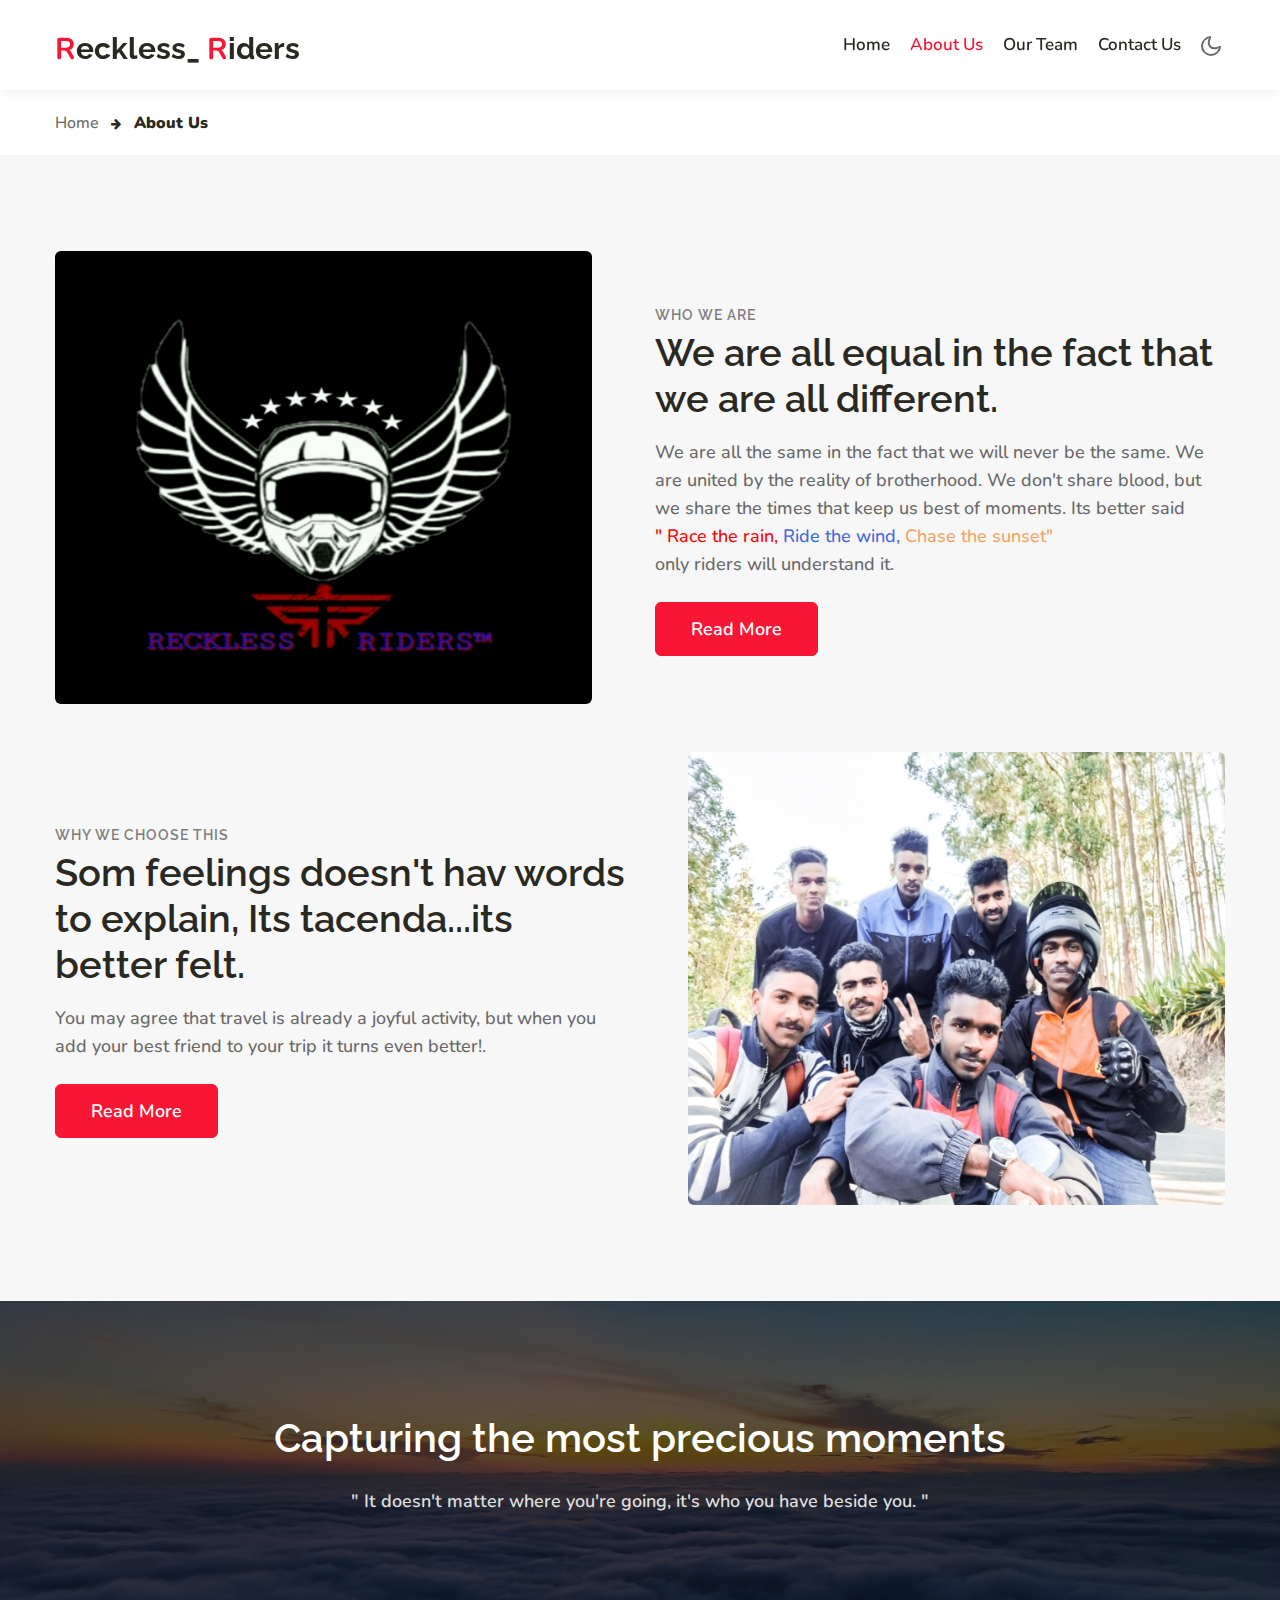
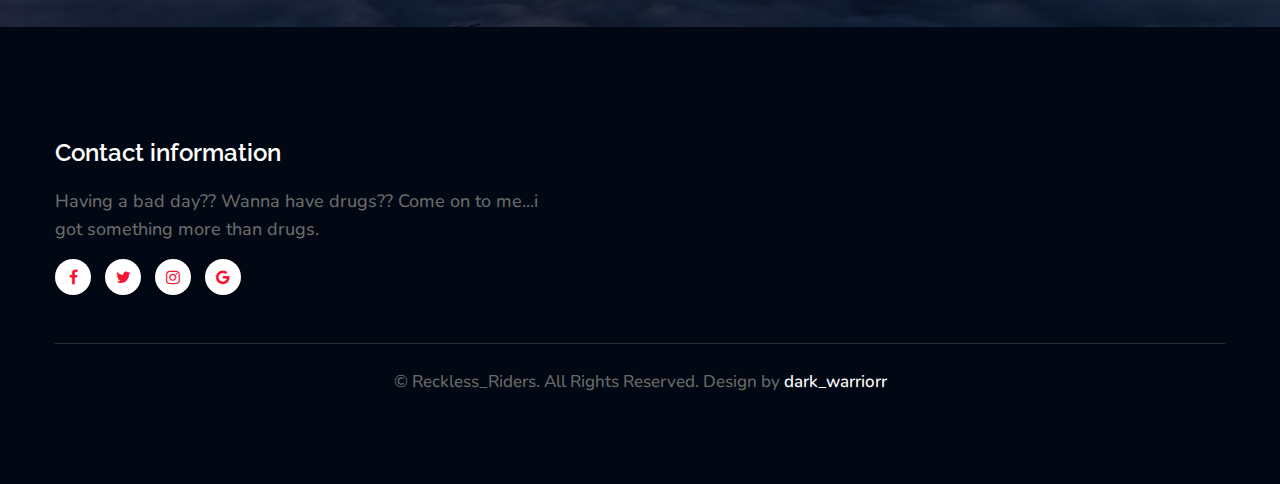
==== about.html @ 51becdb1 "final_file" ====
<!--
Author: W3layouts
Author URL: http://w3layouts.com
-->
<!doctype html>
<html lang="zxx">

<head>
  <!-- Required meta tags -->
  <meta charset="utf-8">
  <meta name="viewport" content="width=device-width, initial-scale=1, shrink-to-fit=no">
  <title>Reckless_Riders </title>
  <link href="//fonts.googleapis.com/css2?family=Raleway:wght@300;400;500;600;700&display=swap" rel="stylesheet">
  <link href="//fonts.googleapis.com/css?family=Nunito:400,700&display=swap" rel="stylesheet">
  <!-- Template CSS -->
  <link rel="stylesheet" href="assets/css/style-starter.css">
</head>

<body>
  <!-- header -->
  <header id="site-header" class="w3l-header-4 fixed-top">
    <div class="container">
      <nav class="navbar navbar-expand-lg stroke">
        <h1> <a class="navbar-brand" href="index.html"><span class="sub-spl">R</span>eckless_ <span
              class="sub-spl">R</span>iders
          </a></h1>
        <!-- if logo is image enable this   
        <a class="navbar-brand" href="#index.html">
            <img src="image-path" alt="Your logo" title="Your logo" style="height:35px;" />
        </a> -->
        <button class="navbar-toggler  collapsed bg-gradient" type="button" data-toggle="collapse"
          data-target="#navbarTogglerDemo02" aria-controls="navbarTogglerDemo02" aria-expanded="false"
          aria-label="Toggle navigation">
          <span class="navbar-toggler-icon fa icon-expand fa-bars"></span>
          <span class="navbar-toggler-icon fa icon-close fa-times"></span>
          </span>
        </button>

        <div class="collapse navbar-collapse" id="navbarTogglerDemo02">
          <ul class="navbar-nav ml-auto">
            <li class="nav-item">
              <a class="nav-link" href="index.html">Home <span class="sr-only">(current)</span></a>
            </li>
            <li class="nav-item active">
              <a class="nav-link" href="about.html">About us</a>
            </li>
            <li class="nav-item">
              <a class="nav-link" href="services.html">Our Team</a>
            </li>

            <li class="nav-item">
              <a class="nav-link" href="contact.html">Contact us</a>
            </li>
          </ul>

        </div>
        <!-- toggle switch for light and dark theme -->
        <div class="mobile-position">
          <nav class="navigation">
            <div class="theme-switch-wrapper">
              <label class="theme-switch" for="checkbox">
                <input type="checkbox" id="checkbox">
                <div class="mode-container">
                  <i class="gg-sun"></i>
                  <i class="gg-moon"></i>
                </div>
              </label>
            </div>
          </nav>
        </div>
        <!-- //toggle switch for light and dark theme -->
      </nav>
    </div>
  </header>
  <!-- //header -->
  <!-- /w3l-breadcrumb-->
  <section class="w3l-breadcrumb">
    <div class="container">
      <ul class="breadcrumbs-custom-path">
        <li><a href="#url">Home</a></li>
        <li class="active"><span class="fa fa-arrow-right mx-2" aria-hidden="true"></span> About us</li>
      </ul>
    </div>
  </section>
  <!-- //w3l-breadcrumb-->
  <section class="w3l-index3 bg-grey">
    <div class="midd-w3 py-5">
      <div class="container py-lg-5 py-md-3">
        <div class="row">
          <div class="col-lg-6 pr-lg-5">
            <img src="assets/images/ab1.jpg" alt="" class="img-fluid radius-image">
          </div>
          <div class="col-lg-6 mt-lg-0 mt-md-5 mt-4 about-right-faq align-self">
            <h5 class="title-subhny">Who we are</h5>
            <h3 class="hny-title">We are all equal in the fact that we are all different.</h3>
            <p class="mt-3">We are all the same in the fact that we will never be the same. We are united by the reality
              of
              brotherhood. We don't share blood, but we share the times that keep us best of moments. Its better said
              <br><span style="color: red;">" Race the rain,</span><span style="color: royalblue;"> Ride the
                wind,</span>
              <span style="color: sandybrown;"> Chase the sunset"</span>

              <br>
              only riders will understand it.
            </p>
            <a href="about.html" class="btn btn-style btn-primary mt-4">Read More</a>
          </div>
          <div class="col-lg-6 mt-5 about-right-faq align-self order2">
            <h5 class="title-subhny">Why we choose this</h5>
            <h3 class="hny-title">Som feelings doesn't hav words to explain, Its tacenda...its better felt.</h3>
            <p class="mt-3">You may agree that travel is already a joyful activity, but when you add your best friend to
              your trip it turns even better!.</p>
            <a href="about.html" class="btn btn-style btn-primary mt-4">Read More</a>
          </div>
          <div class="col-lg-6 mt-md-5 mt-4 pl-lg-5">
            <img src="assets/images/ab2.jpg" alt="" class="img-fluid radius-image">
          </div>
        </div>
      </div>
    </div>
  </section>
  <!-- stats -->

  <!-- //stats -->
  <!-- middle -->
  <div class="middle py-5">
    <div class="container py-xl-5 py-lg-3">
      <div class="welcome-left text-center py-md-3">
        <h3 class="mb-4">Capturing the most precious
          moments</h3>

        <p class="text-italic">" It doesn't matter where you're going, it's who you have beside you. "</p>
      </div>
    </div>
  </div>
  <!-- //middle -->
  <!--/team-->

  <!--//team-->
  <!-- footer-28 block -->
  <footer class="footer-28 py-5">
    <div class="container py-lg-3">

      <div class="row footer-top-28">
        <div class="col-lg-6 footer-list-28 pr-lg-5 mt-5">
          <h6 class="footer-title-28">Contact information</h6>
          <p class="pr-lg-5">Having a bad day??
            Wanna have drugs??
            Come on to me...i got something more than drugs.</p>

          <div class="main-social-footer-28 mt-3">
            <ul class="social-icons">
              <li class="facebook">
                <a href="#link" title="Facebook">
                  <span class="fa fa-facebook" aria-hidden="true"></span>
                </a>
              </li>
              <li class="twitter">
                <a href="#link" title="Twitter">
                  <span class="fa fa-twitter" aria-hidden="true"></span>
                </a>
              </li>
              <li class="dribbble">
                <a href="https://www.instagram.com/rr_throttle_sqd/" title="instagram">
                  <span class="fa fa-instagram" aria-hidden="true"></span>
                </a>
              </li>
              <li class="google">
                <a href="#link" title="Google">
                  <span class="fa fa-google" aria-hidden="true"></span>
                </a>
              </li>
            </ul>
          </div>
        </div>

      </div>
      <div class="midd-footer-28 align-center py-4 mt-5">
        <p class="copy-footer-28 text-center"> &copy; Reckless_Riders. All Rights Reserved. Design by <a
            href="https://www.instagram.com/the_darkwarriorr/" target="_blank">
            dark_warriorr</a></p>
      </div>
    </div>


    <!-- move top -->
    <button onclick="topFunction()" id="movetop" title="Go to top">
      &#10548;
    </button>
    <script>
      // When the user scrolls down 20px from the top of the document, show the button
      window.onscroll = function () {
        scrollFunction()
      };

      function scrollFunction() {
        if (document.body.scrollTop > 20 || document.documentElement.scrollTop > 20) {
          document.getElementById("movetop").style.display = "block";
        } else {
          document.getElementById("movetop").style.display = "none";
        }
      }

      // When the user clicks on the button, scroll to the top of the document
      function topFunction() {
        document.body.scrollTop = 0;
        document.documentElement.scrollTop = 0;
      }
    </script>
    <!-- /move top -->
    <!-- //footer-28 block -->
  </footer>

  <!-- all js scripts and files here -->
  <script src="assets/js/theme-change.js"></script><!-- theme switch js (light and dark)-->
  <script src="assets/js/jquery-3.3.1.min.js"></script><!-- default jQuery -->
  <!-- //middle slider -->
  <!-- stats number counter-->
  <script src="assets/js/jquery.waypoints.min.js"></script>
  <script src="assets/js/jquery.countup.js"></script>
  <script>
    $('.counter').countUp();
  </script>
  <!-- //stats number counter -->

  <!-- disable body scroll which navbar is in active -->
  <script>
    $(function () {
      $('.navbar-toggler').click(function () {
        $('body').toggleClass('noscroll');
      })
    });
  </script>
  <!-- disable body scroll which navbar is in active -->

  <!--/MENU-JS-->
  <script>
    $(window).on("scroll", function () {
      var scroll = $(window).scrollTop();

      if (scroll >= 80) {
        $("#site-header").addClass("nav-fixed");
      } else {
        $("#site-header").removeClass("nav-fixed");
      }
    });

    //Main navigation Active Class Add Remove
    $(".navbar-toggler").on("click", function () {
      $("header").toggleClass("active");
    });
    $(document).on("ready", function () {
      if ($(window).width() > 991) {
        $("header").removeClass("active");
      }
      $(window).on("resize", function () {
        if ($(window).width() > 991) {
          $("header").removeClass("active");
        }
      });
    });
  </script>
  <!--//MENU-JS-->

  <!-- bootstrap js -->
  <script src="assets/js/bootstrap.min.js"></script>

</body>

</html>
---- assets/css/style-starter.css ----
@charset "UTF-8";
/*--
Author: W3layouts
Author URL: http://w3layouts.com
--*/
/*!
 * Bootstrap v4.4.1 (https://getbootstrap.com/)
 * Copyright 2011-2019 The Bootstrap Authors
 * Copyright 2011-2019 Twitter, Inc.
 * Licensed under MIT (https://github.com/twbs/bootstrap/blob/master/LICENSE)
 */
:root {
  --blue: #007bff;
  --indigo: #6610f2;
  --purple: #6f42c1;
  --pink: #e83e8c;
  --red: #dc3545;
  --orange: #fd7e14;
  --yellow: #ffc107;
  --green: #28a745;
  --teal: #20c997;
  --cyan: #17a2b8;
  --white: #fff;
  --gray: #6c757d;
  --gray-dark: #343a40;
  --primary: #f71735;
  --secondary: #463373;
  --success: #28a745;
  --info: #17a2b8;
  --warning: #ffc107;
  --danger: #dc3545;
  --light: #f8f9fa;
  --dark: #343a40;
  --breakpoint-xs: 0;
  --breakpoint-sm: 576px;
  --breakpoint-md: 768px;
  --breakpoint-lg: 992px;
  --breakpoint-xl: 1200px;
  --font-family-sans-serif: -apple-system, BlinkMacSystemFont, "Segoe UI", Roboto, "Helvetica Neue", Arial, "Noto Sans", sans-serif, "Apple Color Emoji", "Segoe UI Emoji", "Segoe UI Symbol", "Noto Color Emoji";
  --font-family-monospace: SFMono-Regular, Menlo, Monaco, Consolas, "Liberation Mono", "Courier New", monospace;
}

*,
*::before,
*::after {
  box-sizing: border-box;
}

html {
  font-family: sans-serif;
  line-height: 1.15;
  -webkit-text-size-adjust: 100%;
  -webkit-tap-highlight-color: rgba(0, 0, 0, 0);
}

article,
aside,
figcaption,
figure,
footer,
header,
hgroup,
main,
nav,
section {
  display: block;
}

body {
  margin: 0;
  font-family: -apple-system, BlinkMacSystemFont, "Segoe UI", Roboto, "Helvetica Neue", Arial, "Noto Sans", sans-serif, "Apple Color Emoji", "Segoe UI Emoji", "Segoe UI Symbol", "Noto Color Emoji";
  font-size: 1rem;
  font-weight: 400;
  line-height: 1.5;
  color: #212529;
  text-align: left;
  background-color: #fff;
}

[tabindex="-1"]:focus:not(:focus-visible) {
  outline: 0 !important;
}

hr {
  box-sizing: content-box;
  height: 0;
  overflow: visible;
}

h1,
h2,
h3,
h4,
h5,
h6 {
  margin-top: 0;
  margin-bottom: 0.5rem;
}

p {
  margin-top: 0;
  margin-bottom: 1rem;
}

abbr[title],
abbr[data-original-title] {
  text-decoration: underline;
  -webkit-text-decoration: underline dotted;
  text-decoration: underline dotted;
  cursor: help;
  border-bottom: 0;
  -webkit-text-decoration-skip-ink: none;
  text-decoration-skip-ink: none;
}

address {
  margin-bottom: 1rem;
  font-style: normal;
  line-height: inherit;
}

ol,
ul,
dl {
  margin-top: 0;
  margin-bottom: 1rem;
}

ol ol,
ul ul,
ol ul,
ul ol {
  margin-bottom: 0;
}

dt {
  font-weight: 700;
}

dd {
  margin-bottom: .5rem;
  margin-left: 0;
}

blockquote {
  margin: 0 0 1rem;
}

b,
strong {
  font-weight: bolder;
}

small {
  font-size: 80%;
}

sub,
sup {
  position: relative;
  font-size: 75%;
  line-height: 0;
  vertical-align: baseline;
}

sub {
  bottom: -.25em;
}

sup {
  top: -.5em;
}

a {
  color: #f71735;
  text-decoration: none;
  background-color: transparent;
}

a:hover {
  color: #6115b8;
  text-decoration: underline;
}

a:not([href]) {
  color: inherit;
  text-decoration: none;
}

a:not([href]):hover {
  color: inherit;
  text-decoration: none;
}

pre,
code,
kbd,
samp {
  font-family: SFMono-Regular, Menlo, Monaco, Consolas, "Liberation Mono", "Courier New", monospace;
  font-size: 1em;
}

pre {
  margin-top: 0;
  margin-bottom: 1rem;
  overflow: auto;
}

figure {
  margin: 0 0 1rem;
}

img {
  vertical-align: middle;
  border-style: none;
}

svg {
  overflow: hidden;
  vertical-align: middle;
}

table {
  border-collapse: collapse;
}

caption {
  padding-top: 0.75rem;
  padding-bottom: 0.75rem;
  color: #6c757d;
  text-align: left;
  caption-side: bottom;
}

th {
  text-align: inherit;
}

label {
  display: inline-block;
  margin-bottom: 0.5rem;
}

button {
  border-radius: 0;
}

button:focus {
  outline: 1px dotted;
  outline: 5px auto -webkit-focus-ring-color;
}

input,
button,
select,
optgroup,
textarea {
  margin: 0;
  font-family: inherit;
  font-size: inherit;
  line-height: inherit;
}

button,
input {
  overflow: visible;
}

button,
select {
  text-transform: none;
}

select {
  word-wrap: normal;
}

button,
[type="button"],
[type="reset"],
[type="submit"] {
  -webkit-appearance: button;
}

button:not(:disabled),
[type="button"]:not(:disabled),
[type="reset"]:not(:disabled),
[type="submit"]:not(:disabled) {
  cursor: pointer;
}

button::-moz-focus-inner,
[type="button"]::-moz-focus-inner,
[type="reset"]::-moz-focus-inner,
[type="submit"]::-moz-focus-inner {
  padding: 0;
  border-style: none;
}

input[type="radio"],
input[type="checkbox"] {
  box-sizing: border-box;
  padding: 0;
}

input[type="date"],
input[type="time"],
input[type="datetime-local"],
input[type="month"] {
  -webkit-appearance: listbox;
}

textarea {
  overflow: auto;
  resize: vertical;
}

fieldset {
  min-width: 0;
  padding: 0;
  margin: 0;
  border: 0;
}

legend {
  display: block;
  width: 100%;
  max-width: 100%;
  padding: 0;
  margin-bottom: .5rem;
  font-size: 1.5rem;
  line-height: inherit;
  color: inherit;
  white-space: normal;
}

@media (max-width: 1200px) {
  legend {
    font-size: calc(1.275rem + 0.3vw);
  }
}

progress {
  vertical-align: baseline;
}

[type="number"]::-webkit-inner-spin-button,
[type="number"]::-webkit-outer-spin-button {
  height: auto;
}

[type="search"] {
  outline-offset: -2px;
  -webkit-appearance: none;
}

[type="search"]::-webkit-search-decoration {
  -webkit-appearance: none;
}

::-webkit-file-upload-button {
  font: inherit;
  -webkit-appearance: button;
}

output {
  display: inline-block;
}

summary {
  display: list-item;
  cursor: pointer;
}

template {
  display: none;
}

[hidden] {
  display: none !important;
}

h1,
h2,
h3,
h4,
h5,
h6,
.h1,
.h2,
.h3,
.h4,
.h5,
.h6 {
  margin-bottom: 0.5rem;
  font-weight: 500;
  line-height: 1.2;
}

h1,
.h1 {
  font-size: 2.5rem;
}

@media (max-width: 1200px) {

  h1,
  .h1 {
    font-size: calc(1.375rem + 1.5vw);
  }
}

h2,
.h2 {
  font-size: 2rem;
}

@media (max-width: 1200px) {

  h2,
  .h2 {
    font-size: calc(1.325rem + 0.9vw);
  }
}

h3,
.h3 {
  font-size: 1.75rem;
}

@media (max-width: 1200px) {

  h3,
  .h3 {
    font-size: calc(1.3rem + 0.6vw);
  }
}

h4,
.h4 {
  font-size: 1.5rem;
}

@media (max-width: 1200px) {

  h4,
  .h4 {
    font-size: calc(1.275rem + 0.3vw);
  }
}

h5,
.h5 {
  font-size: 1.25rem;
}

h6,
.h6 {
  font-size: 1rem;
}

.lead {
  font-size: 1.25rem;
  font-weight: 300;
}

.display-1 {
  font-size: 6rem;
  font-weight: 300;
  line-height: 1.2;
}

@media (max-width: 1200px) {
  .display-1 {
    font-size: calc(1.725rem + 5.7vw);
  }
}

.display-2 {
  font-size: 5.5rem;
  font-weight: 300;
  line-height: 1.2;
}

@media (max-width: 1200px) {
  .display-2 {
    font-size: calc(1.675rem + 5.1vw);
  }
}

.display-3 {
  font-size: 4.5rem;
  font-weight: 300;
  line-height: 1.2;
}

@media (max-width: 1200px) {
  .display-3 {
    font-size: calc(1.575rem + 3.9vw);
  }
}

.display-4 {
  font-size: 3.5rem;
  font-weight: 300;
  line-height: 1.2;
}

@media (max-width: 1200px) {
  .display-4 {
    font-size: calc(1.475rem + 2.7vw);
  }
}

hr {
  margin-top: 1rem;
  margin-bottom: 1rem;
  border: 0;
  border-top: 1px solid rgba(0, 0, 0, 0.1);
}

small,
.small {
  font-size: 80%;
  font-weight: 400;
}

mark,
.mark {
  padding: 0.2em;
  background-color: #fcf8e3;
}

.list-unstyled {
  padding-left: 0;
  list-style: none;
}

.list-inline {
  padding-left: 0;
  list-style: none;
}

.list-inline-item {
  display: inline-block;
}

.list-inline-item:not(:last-child) {
  margin-right: 0.5rem;
}

.initialism {
  font-size: 90%;
  text-transform: uppercase;
}

.blockquote {
  margin-bottom: 1rem;
  font-size: 1.25rem;
}

.blockquote-footer {
  display: block;
  font-size: 80%;
  color: #6c757d;
}

.blockquote-footer::before {
  content: "\2014\00A0";
}

.img-fluid {
  max-width: 100%;
  height: auto;
}

.img-thumbnail {
  padding: 0.25rem;
  background-color: #fff;
  border: 1px solid #dee2e6;
  border-radius: 0.25rem;
  max-width: 100%;
  height: auto;
}

.figure {
  display: inline-block;
}

.figure-img {
  margin-bottom: 0.5rem;
  line-height: 1;
}

.figure-caption {
  font-size: 90%;
  color: #6c757d;
}

code {
  font-size: 87.5%;
  color: #e83e8c;
  word-wrap: break-word;
}

a>code {
  color: inherit;
}

kbd {
  padding: 0.2rem 0.4rem;
  font-size: 87.5%;
  color: #fff;
  background-color: #212529;
  border-radius: 0.2rem;
}

kbd kbd {
  padding: 0;
  font-size: 100%;
  font-weight: 700;
}

pre {
  display: block;
  font-size: 87.5%;
  color: #212529;
}

pre code {
  font-size: inherit;
  color: inherit;
  word-break: normal;
}

.pre-scrollable {
  max-height: 340px;
  overflow-y: scroll;
}

.container {
  width: 100%;
  padding-right: 15px;
  padding-left: 15px;
  margin-right: auto;
  margin-left: auto;
}

@media (min-width: 576px) {
  .container {
    max-width: 540px;
  }
}

@media (min-width: 768px) {
  .container {
    max-width: 720px;
  }
}

@media (min-width: 992px) {
  .container {
    max-width: 960px;
  }
}

@media (min-width: 1200px) {
  .container {
    max-width: 1140px;
  }
}

.container-fluid,
.container-sm,
.container-md,
.container-lg,
.container-xl {
  width: 100%;
  padding-right: 15px;
  padding-left: 15px;
  margin-right: auto;
  margin-left: auto;
}

@media (min-width: 576px) {

  .container,
  .container-sm {
    max-width: 540px;
  }
}

@media (min-width: 768px) {

  .container,
  .container-sm,
  .container-md {
    max-width: 720px;
  }
}

@media (min-width: 992px) {

  .container,
  .container-sm,
  .container-md,
  .container-lg {
    max-width: 960px;
  }
}

@media (min-width: 1200px) {

  .container,
  .container-sm,
  .container-md,
  .container-lg,
  .container-xl {
    max-width: 1140px;
  }
}

.row {
  display: flex;
  flex-wrap: wrap;
  margin-right: -15px;
  margin-left: -15px;
}

.no-gutters {
  margin-right: 0;
  margin-left: 0;
}

.no-gutters>.col,
.no-gutters>[class*="col-"] {
  padding-right: 0;
  padding-left: 0;
}

.col-1,
.col-2,
.col-3,
.col-4,
.col-5,
.col-6,
.col-7,
.col-8,
.col-9,
.col-10,
.col-11,
.col-12,
.col,
.col-auto,
.col-sm-1,
.col-sm-2,
.col-sm-3,
.col-sm-4,
.col-sm-5,
.col-sm-6,
.col-sm-7,
.col-sm-8,
.col-sm-9,
.col-sm-10,
.col-sm-11,
.col-sm-12,
.col-sm,
.col-sm-auto,
.col-md-1,
.col-md-2,
.col-md-3,
.col-md-4,
.col-md-5,
.col-md-6,
.col-md-7,
.col-md-8,
.col-md-9,
.col-md-10,
.col-md-11,
.col-md-12,
.col-md,
.col-md-auto,
.col-lg-1,
.col-lg-2,
.col-lg-3,
.col-lg-4,
.col-lg-5,
.col-lg-6,
.col-lg-7,
.col-lg-8,
.col-lg-9,
.col-lg-10,
.col-lg-11,
.col-lg-12,
.col-lg,
.col-lg-auto,
.col-xl-1,
.col-xl-2,
.col-xl-3,
.col-xl-4,
.col-xl-5,
.col-xl-6,
.col-xl-7,
.col-xl-8,
.col-xl-9,
.col-xl-10,
.col-xl-11,
.col-xl-12,
.col-xl,
.col-xl-auto {
  position: relative;
  width: 100%;
  padding-right: 15px;
  padding-left: 15px;
}

.col {
  flex-basis: 0;
  flex-grow: 1;
  max-width: 100%;
}

.row-cols-1>* {
  flex: 0 0 100%;
  max-width: 100%;
}

.row-cols-2>* {
  flex: 0 0 50%;
  max-width: 50%;
}

.row-cols-3>* {
  flex: 0 0 33.33333%;
  max-width: 33.33333%;
}

.row-cols-4>* {
  flex: 0 0 25%;
  max-width: 25%;
}

.row-cols-5>* {
  flex: 0 0 20%;
  max-width: 20%;
}

.row-cols-6>* {
  flex: 0 0 16.66667%;
  max-width: 16.66667%;
}

.col-auto {
  flex: 0 0 auto;
  width: auto;
  max-width: 100%;
}

.col-1 {
  flex: 0 0 8.33333%;
  max-width: 8.33333%;
}

.col-2 {
  flex: 0 0 16.66667%;
  max-width: 16.66667%;
}

.col-3 {
  flex: 0 0 25%;
  max-width: 25%;
}

.col-4 {
  flex: 0 0 33.33333%;
  max-width: 33.33333%;
}

.col-5 {
  flex: 0 0 41.66667%;
  max-width: 41.66667%;
}

.col-6 {
  flex: 0 0 50%;
  max-width: 50%;
}

.col-7 {
  flex: 0 0 58.33333%;
  max-width: 58.33333%;
}

.col-8 {
  flex: 0 0 66.66667%;
  max-width: 66.66667%;
}

.col-9 {
  flex: 0 0 75%;
  max-width: 75%;
}

.col-10 {
  flex: 0 0 83.33333%;
  max-width: 83.33333%;
}

.col-11 {
  flex: 0 0 91.66667%;
  max-width: 91.66667%;
}

.col-12 {
  flex: 0 0 100%;
  max-width: 100%;
}

.order-first {
  order: -1;
}

.order-last {
  order: 13;
}

.order-0 {
  order: 0;
}

.order-1 {
  order: 1;
}

.order-2 {
  order: 2;
}

.order-3 {
  order: 3;
}

.order-4 {
  order: 4;
}

.order-5 {
  order: 5;
}

.order-6 {
  order: 6;
}

.order-7 {
  order: 7;
}

.order-8 {
  order: 8;
}

.order-9 {
  order: 9;
}

.order-10 {
  order: 10;
}

.order-11 {
  order: 11;
}

.order-12 {
  order: 12;
}

.offset-1 {
  margin-left: 8.33333%;
}

.offset-2 {
  margin-left: 16.66667%;
}

.offset-3 {
  margin-left: 25%;
}

.offset-4 {
  margin-left: 33.33333%;
}

.offset-5 {
  margin-left: 41.66667%;
}

.offset-6 {
  margin-left: 50%;
}

.offset-7 {
  margin-left: 58.33333%;
}

.offset-8 {
  margin-left: 66.66667%;
}

.offset-9 {
  margin-left: 75%;
}

.offset-10 {
  margin-left: 83.33333%;
}

.offset-11 {
  margin-left: 91.66667%;
}

@media (min-width: 576px) {
  .col-sm {
    flex-basis: 0;
    flex-grow: 1;
    max-width: 100%;
  }

  .row-cols-sm-1>* {
    flex: 0 0 100%;
    max-width: 100%;
  }

  .row-cols-sm-2>* {
    flex: 0 0 50%;
    max-width: 50%;
  }

  .row-cols-sm-3>* {
    flex: 0 0 33.33333%;
    max-width: 33.33333%;
  }

  .row-cols-sm-4>* {
    flex: 0 0 25%;
    max-width: 25%;
  }

  .row-cols-sm-5>* {
    flex: 0 0 20%;
    max-width: 20%;
  }

  .row-cols-sm-6>* {
    flex: 0 0 16.66667%;
    max-width: 16.66667%;
  }

  .col-sm-auto {
    flex: 0 0 auto;
    width: auto;
    max-width: 100%;
  }

  .col-sm-1 {
    flex: 0 0 8.33333%;
    max-width: 8.33333%;
  }

  .col-sm-2 {
    flex: 0 0 16.66667%;
    max-width: 16.66667%;
  }

  .col-sm-3 {
    flex: 0 0 25%;
    max-width: 25%;
  }

  .col-sm-4 {
    flex: 0 0 33.33333%;
    max-width: 33.33333%;
  }

  .col-sm-5 {
    flex: 0 0 41.66667%;
    max-width: 41.66667%;
  }

  .col-sm-6 {
    flex: 0 0 50%;
    max-width: 50%;
  }

  .col-sm-7 {
    flex: 0 0 58.33333%;
    max-width: 58.33333%;
  }

  .col-sm-8 {
    flex: 0 0 66.66667%;
    max-width: 66.66667%;
  }

  .col-sm-9 {
    flex: 0 0 75%;
    max-width: 75%;
  }

  .col-sm-10 {
    flex: 0 0 83.33333%;
    max-width: 83.33333%;
  }

  .col-sm-11 {
    flex: 0 0 91.66667%;
    max-width: 91.66667%;
  }

  .col-sm-12 {
    flex: 0 0 100%;
    max-width: 100%;
  }

  .order-sm-first {
    order: -1;
  }

  .order-sm-last {
    order: 13;
  }

  .order-sm-0 {
    order: 0;
  }

  .order-sm-1 {
    order: 1;
  }

  .order-sm-2 {
    order: 2;
  }

  .order-sm-3 {
    order: 3;
  }

  .order-sm-4 {
    order: 4;
  }

  .order-sm-5 {
    order: 5;
  }

  .order-sm-6 {
    order: 6;
  }

  .order-sm-7 {
    order: 7;
  }

  .order-sm-8 {
    order: 8;
  }

  .order-sm-9 {
    order: 9;
  }

  .order-sm-10 {
    order: 10;
  }

  .order-sm-11 {
    order: 11;
  }

  .order-sm-12 {
    order: 12;
  }

  .offset-sm-0 {
    margin-left: 0;
  }

  .offset-sm-1 {
    margin-left: 8.33333%;
  }

  .offset-sm-2 {
    margin-left: 16.66667%;
  }

  .offset-sm-3 {
    margin-left: 25%;
  }

  .offset-sm-4 {
    margin-left: 33.33333%;
  }

  .offset-sm-5 {
    margin-left: 41.66667%;
  }

  .offset-sm-6 {
    margin-left: 50%;
  }

  .offset-sm-7 {
    margin-left: 58.33333%;
  }

  .offset-sm-8 {
    margin-left: 66.66667%;
  }

  .offset-sm-9 {
    margin-left: 75%;
  }

  .offset-sm-10 {
    margin-left: 83.33333%;
  }

  .offset-sm-11 {
    margin-left: 91.66667%;
  }
}

@media (min-width: 768px) {
  .col-md {
    flex-basis: 0;
    flex-grow: 1;
    max-width: 100%;
  }

  .row-cols-md-1>* {
    flex: 0 0 100%;
    max-width: 100%;
  }

  .row-cols-md-2>* {
    flex: 0 0 50%;
    max-width: 50%;
  }

  .row-cols-md-3>* {
    flex: 0 0 33.33333%;
    max-width: 33.33333%;
  }

  .row-cols-md-4>* {
    flex: 0 0 25%;
    max-width: 25%;
  }

  .row-cols-md-5>* {
    flex: 0 0 20%;
    max-width: 20%;
  }

  .row-cols-md-6>* {
    flex: 0 0 16.66667%;
    max-width: 16.66667%;
  }

  .col-md-auto {
    flex: 0 0 auto;
    width: auto;
    max-width: 100%;
  }

  .col-md-1 {
    flex: 0 0 8.33333%;
    max-width: 8.33333%;
  }

  .col-md-2 {
    flex: 0 0 16.66667%;
    max-width: 16.66667%;
  }

  .col-md-3 {
    flex: 0 0 25%;
    max-width: 25%;
  }

  .col-md-4 {
    flex: 0 0 33.33333%;
    max-width: 33.33333%;
  }

  .col-md-5 {
    flex: 0 0 41.66667%;
    max-width: 41.66667%;
  }

  .col-md-6 {
    flex: 0 0 50%;
    max-width: 50%;
  }

  .col-md-7 {
    flex: 0 0 58.33333%;
    max-width: 58.33333%;
  }

  .col-md-8 {
    flex: 0 0 66.66667%;
    max-width: 66.66667%;
  }

  .col-md-9 {
    flex: 0 0 75%;
    max-width: 75%;
  }

  .col-md-10 {
    flex: 0 0 83.33333%;
    max-width: 83.33333%;
  }

  .col-md-11 {
    flex: 0 0 91.66667%;
    max-width: 91.66667%;
  }

  .col-md-12 {
    flex: 0 0 100%;
    max-width: 100%;
  }

  .order-md-first {
    order: -1;
  }

  .order-md-last {
    order: 13;
  }

  .order-md-0 {
    order: 0;
  }

  .order-md-1 {
    order: 1;
  }

  .order-md-2 {
    order: 2;
  }

  .order-md-3 {
    order: 3;
  }

  .order-md-4 {
    order: 4;
  }

  .order-md-5 {
    order: 5;
  }

  .order-md-6 {
    order: 6;
  }

  .order-md-7 {
    order: 7;
  }

  .order-md-8 {
    order: 8;
  }

  .order-md-9 {
    order: 9;
  }

  .order-md-10 {
    order: 10;
  }

  .order-md-11 {
    order: 11;
  }

  .order-md-12 {
    order: 12;
  }

  .offset-md-0 {
    margin-left: 0;
  }

  .offset-md-1 {
    margin-left: 8.33333%;
  }

  .offset-md-2 {
    margin-left: 16.66667%;
  }

  .offset-md-3 {
    margin-left: 25%;
  }

  .offset-md-4 {
    margin-left: 33.33333%;
  }

  .offset-md-5 {
    margin-left: 41.66667%;
  }

  .offset-md-6 {
    margin-left: 50%;
  }

  .offset-md-7 {
    margin-left: 58.33333%;
  }

  .offset-md-8 {
    margin-left: 66.66667%;
  }

  .offset-md-9 {
    margin-left: 75%;
  }

  .offset-md-10 {
    margin-left: 83.33333%;
  }

  .offset-md-11 {
    margin-left: 91.66667%;
  }
}

@media (min-width: 992px) {
  .col-lg {
    flex-basis: 0;
    flex-grow: 1;
    max-width: 100%;
  }

  .row-cols-lg-1>* {
    flex: 0 0 100%;
    max-width: 100%;
  }

  .row-cols-lg-2>* {
    flex: 0 0 50%;
    max-width: 50%;
  }

  .row-cols-lg-3>* {
    flex: 0 0 33.33333%;
    max-width: 33.33333%;
  }

  .row-cols-lg-4>* {
    flex: 0 0 25%;
    max-width: 25%;
  }

  .row-cols-lg-5>* {
    flex: 0 0 20%;
    max-width: 20%;
  }

  .row-cols-lg-6>* {
    flex: 0 0 16.66667%;
    max-width: 16.66667%;
  }

  .col-lg-auto {
    flex: 0 0 auto;
    width: auto;
    max-width: 100%;
  }

  .col-lg-1 {
    flex: 0 0 8.33333%;
    max-width: 8.33333%;
  }

  .col-lg-2 {
    flex: 0 0 16.66667%;
    max-width: 16.66667%;
  }

  .col-lg-3 {
    flex: 0 0 25%;
    max-width: 25%;
  }

  .col-lg-4 {
    flex: 0 0 33.33333%;
    max-width: 33.33333%;
  }

  .col-lg-5 {
    flex: 0 0 41.66667%;
    max-width: 41.66667%;
  }

  .col-lg-6 {
    flex: 0 0 50%;
    max-width: 50%;
  }

  .col-lg-7 {
    flex: 0 0 58.33333%;
    max-width: 58.33333%;
  }

  .col-lg-8 {
    flex: 0 0 66.66667%;
    max-width: 66.66667%;
  }

  .col-lg-9 {
    flex: 0 0 75%;
    max-width: 75%;
  }

  .col-lg-10 {
    flex: 0 0 83.33333%;
    max-width: 83.33333%;
  }

  .col-lg-11 {
    flex: 0 0 91.66667%;
    max-width: 91.66667%;
  }

  .col-lg-12 {
    flex: 0 0 100%;
    max-width: 100%;
  }

  .order-lg-first {
    order: -1;
  }

  .order-lg-last {
    order: 13;
  }

  .order-lg-0 {
    order: 0;
  }

  .order-lg-1 {
    order: 1;
  }

  .order-lg-2 {
    order: 2;
  }

  .order-lg-3 {
    order: 3;
  }

  .order-lg-4 {
    order: 4;
  }

  .order-lg-5 {
    order: 5;
  }

  .order-lg-6 {
    order: 6;
  }

  .order-lg-7 {
    order: 7;
  }

  .order-lg-8 {
    order: 8;
  }

  .order-lg-9 {
    order: 9;
  }

  .order-lg-10 {
    order: 10;
  }

  .order-lg-11 {
    order: 11;
  }

  .order-lg-12 {
    order: 12;
  }

  .offset-lg-0 {
    margin-left: 0;
  }

  .offset-lg-1 {
    margin-left: 8.33333%;
  }

  .offset-lg-2 {
    margin-left: 16.66667%;
  }

  .offset-lg-3 {
    margin-left: 25%;
  }

  .offset-lg-4 {
    margin-left: 33.33333%;
  }

  .offset-lg-5 {
    margin-left: 41.66667%;
  }

  .offset-lg-6 {
    margin-left: 50%;
  }

  .offset-lg-7 {
    margin-left: 58.33333%;
  }

  .offset-lg-8 {
    margin-left: 66.66667%;
  }

  .offset-lg-9 {
    margin-left: 75%;
  }

  .offset-lg-10 {
    margin-left: 83.33333%;
  }

  .offset-lg-11 {
    margin-left: 91.66667%;
  }
}

@media (min-width: 1200px) {
  .col-xl {
    flex-basis: 0;
    flex-grow: 1;
    max-width: 100%;
  }

  .row-cols-xl-1>* {
    flex: 0 0 100%;
    max-width: 100%;
  }

  .row-cols-xl-2>* {
    flex: 0 0 50%;
    max-width: 50%;
  }

  .row-cols-xl-3>* {
    flex: 0 0 33.33333%;
    max-width: 33.33333%;
  }

  .row-cols-xl-4>* {
    flex: 0 0 25%;
    max-width: 25%;
  }

  .row-cols-xl-5>* {
    flex: 0 0 20%;
    max-width: 20%;
  }

  .row-cols-xl-6>* {
    flex: 0 0 16.66667%;
    max-width: 16.66667%;
  }

  .col-xl-auto {
    flex: 0 0 auto;
    width: auto;
    max-width: 100%;
  }

  .col-xl-1 {
    flex: 0 0 8.33333%;
    max-width: 8.33333%;
  }

  .col-xl-2 {
    flex: 0 0 16.66667%;
    max-width: 16.66667%;
  }

  .col-xl-3 {
    flex: 0 0 25%;
    max-width: 25%;
  }

  .col-xl-4 {
    flex: 0 0 33.33333%;
    max-width: 33.33333%;
  }

  .col-xl-5 {
    flex: 0 0 41.66667%;
    max-width: 41.66667%;
  }

  .col-xl-6 {
    flex: 0 0 50%;
    max-width: 50%;
  }

  .col-xl-7 {
    flex: 0 0 58.33333%;
    max-width: 58.33333%;
  }

  .col-xl-8 {
    flex: 0 0 66.66667%;
    max-width: 66.66667%;
  }

  .col-xl-9 {
    flex: 0 0 75%;
    max-width: 75%;
  }

  .col-xl-10 {
    flex: 0 0 83.33333%;
    max-width: 83.33333%;
  }

  .col-xl-11 {
    flex: 0 0 91.66667%;
    max-width: 91.66667%;
  }

  .col-xl-12 {
    flex: 0 0 100%;
    max-width: 100%;
  }

  .order-xl-first {
    order: -1;
  }

  .order-xl-last {
    order: 13;
  }

  .order-xl-0 {
    order: 0;
  }

  .order-xl-1 {
    order: 1;
  }

  .order-xl-2 {
    order: 2;
  }

  .order-xl-3 {
    order: 3;
  }

  .order-xl-4 {
    order: 4;
  }

  .order-xl-5 {
    order: 5;
  }

  .order-xl-6 {
    order: 6;
  }

  .order-xl-7 {
    order: 7;
  }

  .order-xl-8 {
    order: 8;
  }

  .order-xl-9 {
    order: 9;
  }

  .order-xl-10 {
    order: 10;
  }

  .order-xl-11 {
    order: 11;
  }

  .order-xl-12 {
    order: 12;
  }

  .offset-xl-0 {
    margin-left: 0;
  }

  .offset-xl-1 {
    margin-left: 8.33333%;
  }

  .offset-xl-2 {
    margin-left: 16.66667%;
  }

  .offset-xl-3 {
    margin-left: 25%;
  }

  .offset-xl-4 {
    margin-left: 33.33333%;
  }

  .offset-xl-5 {
    margin-left: 41.66667%;
  }

  .offset-xl-6 {
    margin-left: 50%;
  }

  .offset-xl-7 {
    margin-left: 58.33333%;
  }

  .offset-xl-8 {
    margin-left: 66.66667%;
  }

  .offset-xl-9 {
    margin-left: 75%;
  }

  .offset-xl-10 {
    margin-left: 83.33333%;
  }

  .offset-xl-11 {
    margin-left: 91.66667%;
  }
}

.table {
  width: 100%;
  margin-bottom: 1rem;
  color: #212529;
}

.table th,
.table td {
  padding: 0.75rem;
  vertical-align: top;
  border-top: 1px solid #dee2e6;
}

.table thead th {
  vertical-align: bottom;
  border-bottom: 2px solid #dee2e6;
}

.table tbody+tbody {
  border-top: 2px solid #dee2e6;
}

.table-sm th,
.table-sm td {
  padding: 0.3rem;
}

.table-bordered {
  border: 1px solid #dee2e6;
}

.table-bordered th,
.table-bordered td {
  border: 1px solid #dee2e6;
}

.table-bordered thead th,
.table-bordered thead td {
  border-bottom-width: 2px;
}

.table-borderless th,
.table-borderless td,
.table-borderless thead th,
.table-borderless tbody+tbody {
  border: 0;
}

.table-striped tbody tr:nth-of-type(odd) {
  background-color: rgba(0, 0, 0, 0.05);
}

.table-hover tbody tr:hover {
  color: #212529;
  background-color: rgba(0, 0, 0, 0.075);
}

.table-primary,
.table-primary>th,
.table-primary>td {
  background-color: #ddc5f9;
}

.table-primary th,
.table-primary td,
.table-primary thead th,
.table-primary tbody+tbody {
  border-color: #c194f3;
}

.table-hover .table-primary:hover {
  background-color: #cfaef7;
}

.table-hover .table-primary:hover>td,
.table-hover .table-primary:hover>th {
  background-color: #cfaef7;
}

.table-secondary,
.table-secondary>th,
.table-secondary>td {
  background-color: #cbc6d8;
}

.table-secondary th,
.table-secondary td,
.table-secondary thead th,
.table-secondary tbody+tbody {
  border-color: #9f95b6;
}

.table-hover .table-secondary:hover {
  background-color: #bdb7ce;
}

.table-hover .table-secondary:hover>td,
.table-hover .table-secondary:hover>th {
  background-color: #bdb7ce;
}

.table-success,
.table-success>th,
.table-success>td {
  background-color: #c3e6cb;
}

.table-success th,
.table-success td,
.table-success thead th,
.table-success tbody+tbody {
  border-color: #8fd19e;
}

.table-hover .table-success:hover {
  background-color: #b1dfbb;
}

.table-hover .table-success:hover>td,
.table-hover .table-success:hover>th {
  background-color: #b1dfbb;
}

.table-info,
.table-info>th,
.table-info>td {
  background-color: #bee5eb;
}

.table-info th,
.table-info td,
.table-info thead th,
.table-info tbody+tbody {
  border-color: #86cfda;
}

.table-hover .table-info:hover {
  background-color: #abdde5;
}

.table-hover .table-info:hover>td,
.table-hover .table-info:hover>th {
  background-color: #abdde5;
}

.table-warning,
.table-warning>th,
.table-warning>td {
  background-color: #ffeeba;
}

.table-warning th,
.table-warning td,
.table-warning thead th,
.table-warning tbody+tbody {
  border-color: #ffdf7e;
}

.table-hover .table-warning:hover {
  background-color: #ffe8a1;
}

.table-hover .table-warning:hover>td,
.table-hover .table-warning:hover>th {
  background-color: #ffe8a1;
}

.table-danger,
.table-danger>th,
.table-danger>td {
  background-color: #f5c6cb;
}

.table-danger th,
.table-danger td,
.table-danger thead th,
.table-danger tbody+tbody {
  border-color: #ed969e;
}

.table-hover .table-danger:hover {
  background-color: #f1b0b7;
}

.table-hover .table-danger:hover>td,
.table-hover .table-danger:hover>th {
  background-color: #f1b0b7;
}

.table-light,
.table-light>th,
.table-light>td {
  background-color: #fdfdfe;
}

.table-light th,
.table-light td,
.table-light thead th,
.table-light tbody+tbody {
  border-color: #fbfcfc;
}

.table-hover .table-light:hover {
  background-color: #ececf6;
}

.table-hover .table-light:hover>td,
.table-hover .table-light:hover>th {
  background-color: #ececf6;
}

.table-dark,
.table-dark>th,
.table-dark>td {
  background-color: #c6c8ca;
}

.table-dark th,
.table-dark td,
.table-dark thead th,
.table-dark tbody+tbody {
  border-color: #95999c;
}

.table-hover .table-dark:hover {
  background-color: #b9bbbe;
}

.table-hover .table-dark:hover>td,
.table-hover .table-dark:hover>th {
  background-color: #b9bbbe;
}

.table-active,
.table-active>th,
.table-active>td {
  background-color: rgba(0, 0, 0, 0.075);
}

.table-hover .table-active:hover {
  background-color: rgba(0, 0, 0, 0.075);
}

.table-hover .table-active:hover>td,
.table-hover .table-active:hover>th {
  background-color: rgba(0, 0, 0, 0.075);
}

.table .thead-dark th {
  color: #fff;
  background-color: #343a40;
  border-color: #454d55;
}

.table .thead-light th {
  color: #495057;
  background-color: #e9ecef;
  border-color: #dee2e6;
}

.table-dark {
  color: #fff;
  background-color: #343a40;
}

.table-dark th,
.table-dark td,
.table-dark thead th {
  border-color: #454d55;
}

.table-dark.table-bordered {
  border: 0;
}

.table-dark.table-striped tbody tr:nth-of-type(odd) {
  background-color: rgba(255, 255, 255, 0.05);
}

.table-dark.table-hover tbody tr:hover {
  color: #fff;
  background-color: rgba(255, 255, 255, 0.075);
}

@media (max-width: 575.98px) {
  .table-responsive-sm {
    display: block;
    width: 100%;
    overflow-x: auto;
    -webkit-overflow-scrolling: touch;
  }

  .table-responsive-sm>.table-bordered {
    border: 0;
  }
}

@media (max-width: 767.98px) {
  .table-responsive-md {
    display: block;
    width: 100%;
    overflow-x: auto;
    -webkit-overflow-scrolling: touch;
  }

  .table-responsive-md>.table-bordered {
    border: 0;
  }
}

@media (max-width: 991.98px) {
  .table-responsive-lg {
    display: block;
    width: 100%;
    overflow-x: auto;
    -webkit-overflow-scrolling: touch;
  }

  .table-responsive-lg>.table-bordered {
    border: 0;
  }
}

@media (max-width: 1199.98px) {
  .table-responsive-xl {
    display: block;
    width: 100%;
    overflow-x: auto;
    -webkit-overflow-scrolling: touch;
  }

  .table-responsive-xl>.table-bordered {
    border: 0;
  }
}

.table-responsive {
  display: block;
  width: 100%;
  overflow-x: auto;
  -webkit-overflow-scrolling: touch;
}

.table-responsive>.table-bordered {
  border: 0;
}

.form-control {
  display: block;
  width: 100%;
  height: calc(1.5em + 0.75rem + 2px);
  padding: 0.375rem 0.75rem;
  font-size: 1rem;
  font-weight: 400;
  line-height: 1.5;
  color: #495057;
  background-color: #fff;
  background-clip: padding-box;
  border: 1px solid #ced4da;
  border-radius: 0.25rem;
  transition: border-color 0.15s ease-in-out, box-shadow 0.15s ease-in-out;
}

@media (prefers-reduced-motion: reduce) {
  .form-control {
    transition: none;
  }
}

.form-control::-ms-expand {
  background-color: transparent;
  border: 0;
}

.form-control:-moz-focusring {
  color: transparent;
  text-shadow: 0 0 0 #495057;
}

.form-control:focus {
  color: #495057;
  background-color: #fff;
  border-color: #caa4f5;
  outline: 0;
  box-shadow: 0 0 0 0.2rem rgba(135, 49, 232, 0.25);
}

.form-control::-webkit-input-placeholder {
  color: #6c757d;
  opacity: 1;
}

.form-control::-moz-placeholder {
  color: #6c757d;
  opacity: 1;
}

.form-control:-ms-input-placeholder {
  color: #6c757d;
  opacity: 1;
}

.form-control::-ms-input-placeholder {
  color: #6c757d;
  opacity: 1;
}

.form-control::placeholder {
  color: #6c757d;
  opacity: 1;
}

.form-control:disabled,
.form-control[readonly] {
  background-color: #e9ecef;
  opacity: 1;
}

select.form-control:focus::-ms-value {
  color: #495057;
  background-color: #fff;
}

.form-control-file,
.form-control-range {
  display: block;
  width: 100%;
}

.col-form-label {
  padding-top: calc(0.375rem + 1px);
  padding-bottom: calc(0.375rem + 1px);
  margin-bottom: 0;
  font-size: inherit;
  line-height: 1.5;
}

.col-form-label-lg {
  padding-top: calc(0.5rem + 1px);
  padding-bottom: calc(0.5rem + 1px);
  font-size: 1.25rem;
  line-height: 1.5;
}

.col-form-label-sm {
  padding-top: calc(0.25rem + 1px);
  padding-bottom: calc(0.25rem + 1px);
  font-size: 0.875rem;
  line-height: 1.5;
}

.form-control-plaintext {
  display: block;
  width: 100%;
  padding: 0.375rem 0;
  margin-bottom: 0;
  font-size: 1rem;
  line-height: 1.5;
  color: #212529;
  background-color: transparent;
  border: solid transparent;
  border-width: 1px 0;
}

.form-control-plaintext.form-control-sm,
.form-control-plaintext.form-control-lg {
  padding-right: 0;
  padding-left: 0;
}

.form-control-sm {
  height: calc(1.5em + 0.5rem + 2px);
  padding: 0.25rem 0.5rem;
  font-size: 0.875rem;
  line-height: 1.5;
  border-radius: 0.2rem;
}

.form-control-lg {
  height: calc(1.5em + 1rem + 2px);
  padding: 0.5rem 1rem;
  font-size: 1.25rem;
  line-height: 1.5;
  border-radius: 0.3rem;
}

select.form-control[size],
select.form-control[multiple] {
  height: auto;
}

textarea.form-control {
  height: auto;
}

.form-group {
  margin-bottom: 1rem;
}

.form-text {
  display: block;
  margin-top: 0.25rem;
}

.form-row {
  display: flex;
  flex-wrap: wrap;
  margin-right: -5px;
  margin-left: -5px;
}

.form-row>.col,
.form-row>[class*="col-"] {
  padding-right: 5px;
  padding-left: 5px;
}

.form-check {
  position: relative;
  display: block;
  padding-left: 1.25rem;
}

.form-check-input {
  position: absolute;
  margin-top: 0.3rem;
  margin-left: -1.25rem;
}

.form-check-input[disabled]~.form-check-label,
.form-check-input:disabled~.form-check-label {
  color: #6c757d;
}

.form-check-label {
  margin-bottom: 0;
}

.form-check-inline {
  display: inline-flex;
  align-items: center;
  padding-left: 0;
  margin-right: 0.75rem;
}

.form-check-inline .form-check-input {
  position: static;
  margin-top: 0;
  margin-right: 0.3125rem;
  margin-left: 0;
}

.valid-feedback {
  display: none;
  width: 100%;
  margin-top: 0.25rem;
  font-size: 80%;
  color: #28a745;
}

.valid-tooltip {
  position: absolute;
  top: 100%;
  z-index: 5;
  display: none;
  max-width: 100%;
  padding: 0.25rem 0.5rem;
  margin-top: .1rem;
  font-size: 0.875rem;
  line-height: 1.5;
  color: #fff;
  background-color: rgba(40, 167, 69, 0.9);
  border-radius: 0.25rem;
}

.was-validated :valid~.valid-feedback,
.was-validated :valid~.valid-tooltip,
.is-valid~.valid-feedback,
.is-valid~.valid-tooltip {
  display: block;
}

.was-validated .form-control:valid,
.form-control.is-valid {
  border-color: #28a745;
  padding-right: calc(1.5em + 0.75rem);
  background-image: url("data:image/svg+xml,%3csvg xmlns='http://www.w3.org/2000/svg' width='8' height='8' viewBox='0 0 8 8'%3e%3cpath fill='%2328a745' d='M2.3 6.73L.6 4.53c-.4-1.04.46-1.4 1.1-.8l1.1 1.4 3.4-3.8c.6-.63 1.6-.27 1.2.7l-4 4.6c-.43.5-.8.4-1.1.1z'/%3e%3c/svg%3e");
  background-repeat: no-repeat;
  background-position: right calc(0.375em + 0.1875rem) center;
  background-size: calc(0.75em + 0.375rem) calc(0.75em + 0.375rem);
}

.was-validated .form-control:valid:focus,
.form-control.is-valid:focus {
  border-color: #28a745;
  box-shadow: 0 0 0 0.2rem rgba(40, 167, 69, 0.25);
}

.was-validated textarea.form-control:valid,
textarea.form-control.is-valid {
  padding-right: calc(1.5em + 0.75rem);
  background-position: top calc(0.375em + 0.1875rem) right calc(0.375em + 0.1875rem);
}

.was-validated .custom-select:valid,
.custom-select.is-valid {
  border-color: #28a745;
  padding-right: calc(0.75em + 2.3125rem);
  background: url("data:image/svg+xml,%3csvg xmlns='http://www.w3.org/2000/svg' width='4' height='5' viewBox='0 0 4 5'%3e%3cpath fill='%23343a40' d='M2 0L0 2h4zm0 5L0 3h4z'/%3e%3c/svg%3e") no-repeat right 0.75rem center/8px 10px, url("data:image/svg+xml,%3csvg xmlns='http://www.w3.org/2000/svg' width='8' height='8' viewBox='0 0 8 8'%3e%3cpath fill='%2328a745' d='M2.3 6.73L.6 4.53c-.4-1.04.46-1.4 1.1-.8l1.1 1.4 3.4-3.8c.6-.63 1.6-.27 1.2.7l-4 4.6c-.43.5-.8.4-1.1.1z'/%3e%3c/svg%3e") #fff no-repeat center right 1.75rem/calc(0.75em + 0.375rem) calc(0.75em + 0.375rem);
}

.was-validated .custom-select:valid:focus,
.custom-select.is-valid:focus {
  border-color: #28a745;
  box-shadow: 0 0 0 0.2rem rgba(40, 167, 69, 0.25);
}

.was-validated .form-check-input:valid~.form-check-label,
.form-check-input.is-valid~.form-check-label {
  color: #28a745;
}

.was-validated .form-check-input:valid~.valid-feedback,
.was-validated .form-check-input:valid~.valid-tooltip,
.form-check-input.is-valid~.valid-feedback,
.form-check-input.is-valid~.valid-tooltip {
  display: block;
}

.was-validated .custom-control-input:valid~.custom-control-label,
.custom-control-input.is-valid~.custom-control-label {
  color: #28a745;
}

.was-validated .custom-control-input:valid~.custom-control-label::before,
.custom-control-input.is-valid~.custom-control-label::before {
  border-color: #28a745;
}

.was-validated .custom-control-input:valid:checked~.custom-control-label::before,
.custom-control-input.is-valid:checked~.custom-control-label::before {
  border-color: #34ce57;
  background-color: #34ce57;
}

.was-validated .custom-control-input:valid:focus~.custom-control-label::before,
.custom-control-input.is-valid:focus~.custom-control-label::before {
  box-shadow: 0 0 0 0.2rem rgba(40, 167, 69, 0.25);
}

.was-validated .custom-control-input:valid:focus:not(:checked)~.custom-control-label::before,
.custom-control-input.is-valid:focus:not(:checked)~.custom-control-label::before {
  border-color: #28a745;
}

.was-validated .custom-file-input:valid~.custom-file-label,
.custom-file-input.is-valid~.custom-file-label {
  border-color: #28a745;
}

.was-validated .custom-file-input:valid:focus~.custom-file-label,
.custom-file-input.is-valid:focus~.custom-file-label {
  border-color: #28a745;
  box-shadow: 0 0 0 0.2rem rgba(40, 167, 69, 0.25);
}

.invalid-feedback {
  display: none;
  width: 100%;
  margin-top: 0.25rem;
  font-size: 80%;
  color: #dc3545;
}

.invalid-tooltip {
  position: absolute;
  top: 100%;
  z-index: 5;
  display: none;
  max-width: 100%;
  padding: 0.25rem 0.5rem;
  margin-top: .1rem;
  font-size: 0.875rem;
  line-height: 1.5;
  color: #fff;
  background-color: rgba(220, 53, 69, 0.9);
  border-radius: 0.25rem;
}

.was-validated :invalid~.invalid-feedback,
.was-validated :invalid~.invalid-tooltip,
.is-invalid~.invalid-feedback,
.is-invalid~.invalid-tooltip {
  display: block;
}

.was-validated .form-control:invalid,
.form-control.is-invalid {
  border-color: #dc3545;
  padding-right: calc(1.5em + 0.75rem);
  background-image: url("data:image/svg+xml,%3csvg xmlns='http://www.w3.org/2000/svg' width='12' height='12' fill='none' stroke='%23dc3545' viewBox='0 0 12 12'%3e%3ccircle cx='6' cy='6' r='4.5'/%3e%3cpath stroke-linejoin='round' d='M5.8 3.6h.4L6 6.5z'/%3e%3ccircle cx='6' cy='8.2' r='.6' fill='%23dc3545' stroke='none'/%3e%3c/svg%3e");
  background-repeat: no-repeat;
  background-position: right calc(0.375em + 0.1875rem) center;
  background-size: calc(0.75em + 0.375rem) calc(0.75em + 0.375rem);
}

.was-validated .form-control:invalid:focus,
.form-control.is-invalid:focus {
  border-color: #dc3545;
  box-shadow: 0 0 0 0.2rem rgba(220, 53, 69, 0.25);
}

.was-validated textarea.form-control:invalid,
textarea.form-control.is-invalid {
  padding-right: calc(1.5em + 0.75rem);
  background-position: top calc(0.375em + 0.1875rem) right calc(0.375em + 0.1875rem);
}

.was-validated .custom-select:invalid,
.custom-select.is-invalid {
  border-color: #dc3545;
  padding-right: calc(0.75em + 2.3125rem);
  background: url("data:image/svg+xml,%3csvg xmlns='http://www.w3.org/2000/svg' width='4' height='5' viewBox='0 0 4 5'%3e%3cpath fill='%23343a40' d='M2 0L0 2h4zm0 5L0 3h4z'/%3e%3c/svg%3e") no-repeat right 0.75rem center/8px 10px, url("data:image/svg+xml,%3csvg xmlns='http://www.w3.org/2000/svg' width='12' height='12' fill='none' stroke='%23dc3545' viewBox='0 0 12 12'%3e%3ccircle cx='6' cy='6' r='4.5'/%3e%3cpath stroke-linejoin='round' d='M5.8 3.6h.4L6 6.5z'/%3e%3ccircle cx='6' cy='8.2' r='.6' fill='%23dc3545' stroke='none'/%3e%3c/svg%3e") #fff no-repeat center right 1.75rem/calc(0.75em + 0.375rem) calc(0.75em + 0.375rem);
}

.was-validated .custom-select:invalid:focus,
.custom-select.is-invalid:focus {
  border-color: #dc3545;
  box-shadow: 0 0 0 0.2rem rgba(220, 53, 69, 0.25);
}

.was-validated .form-check-input:invalid~.form-check-label,
.form-check-input.is-invalid~.form-check-label {
  color: #dc3545;
}

.was-validated .form-check-input:invalid~.invalid-feedback,
.was-validated .form-check-input:invalid~.invalid-tooltip,
.form-check-input.is-invalid~.invalid-feedback,
.form-check-input.is-invalid~.invalid-tooltip {
  display: block;
}

.was-validated .custom-control-input:invalid~.custom-control-label,
.custom-control-input.is-invalid~.custom-control-label {
  color: #dc3545;
}

.was-validated .custom-control-input:invalid~.custom-control-label::before,
.custom-control-input.is-invalid~.custom-control-label::before {
  border-color: #dc3545;
}

.was-validated .custom-control-input:invalid:checked~.custom-control-label::before,
.custom-control-input.is-invalid:checked~.custom-control-label::before {
  border-color: #e4606d;
  background-color: #e4606d;
}

.was-validated .custom-control-input:invalid:focus~.custom-control-label::before,
.custom-control-input.is-invalid:focus~.custom-control-label::before {
  box-shadow: 0 0 0 0.2rem rgba(220, 53, 69, 0.25);
}

.was-validated .custom-control-input:invalid:focus:not(:checked)~.custom-control-label::before,
.custom-control-input.is-invalid:focus:not(:checked)~.custom-control-label::before {
  border-color: #dc3545;
}

.was-validated .custom-file-input:invalid~.custom-file-label,
.custom-file-input.is-invalid~.custom-file-label {
  border-color: #dc3545;
}

.was-validated .custom-file-input:invalid:focus~.custom-file-label,
.custom-file-input.is-invalid:focus~.custom-file-label {
  border-color: #dc3545;
  box-shadow: 0 0 0 0.2rem rgba(220, 53, 69, 0.25);
}

.form-inline {
  display: flex;
  flex-flow: row wrap;
  align-items: center;
}

.form-inline .form-check {
  width: 100%;
}

@media (min-width: 576px) {
  .form-inline label {
    display: flex;
    align-items: center;
    justify-content: center;
    margin-bottom: 0;
  }

  .form-inline .form-group {
    display: flex;
    flex: 0 0 auto;
    flex-flow: row wrap;
    align-items: center;
    margin-bottom: 0;
  }

  .form-inline .form-control {
    display: inline-block;
    width: auto;
    vertical-align: middle;
  }

  .form-inline .form-control-plaintext {
    display: inline-block;
  }

  .form-inline .input-group,
  .form-inline .custom-select {
    width: auto;
  }

  .form-inline .form-check {
    display: flex;
    align-items: center;
    justify-content: center;
    width: auto;
    padding-left: 0;
  }

  .form-inline .form-check-input {
    position: relative;
    flex-shrink: 0;
    margin-top: 0;
    margin-right: 0.25rem;
    margin-left: 0;
  }

  .form-inline .custom-control {
    align-items: center;
    justify-content: center;
  }

  .form-inline .custom-control-label {
    margin-bottom: 0;
  }
}

.btn {
  display: inline-block;
  font-weight: 400;
  color: #212529;
  text-align: center;
  vertical-align: middle;
  cursor: pointer;
  -webkit-user-select: none;
  -moz-user-select: none;
  -ms-user-select: none;
  user-select: none;
  background-color: transparent;
  border: 1px solid transparent;
  padding: 0.375rem 0.75rem;
  font-size: 1rem;
  line-height: 1.5;
  border-radius: 0.25rem;
  transition: color 0.15s ease-in-out, background-color 0.15s ease-in-out, border-color 0.15s ease-in-out, box-shadow 0.15s ease-in-out;
}

@media (prefers-reduced-motion: reduce) {
  .btn {
    transition: none;
  }
}

.btn:hover {
  color: #212529;
  text-decoration: none;
}

.btn:focus,
.btn.focus {
  outline: 0;
  box-shadow: 0 0 0 0.2rem rgba(135, 49, 232, 0.25);
}

.btn.disabled,
.btn:disabled {
  opacity: 0.65;
}

a.btn.disabled,
fieldset:disabled a.btn {
  pointer-events: none;
}

.btn-primary {
  color: #fff;
  background-color: #f71735;
  border-color: #f71735;
}

.btn-primary:hover {
  color: #fff;
  background-color: #DD0824;
  border-color: #f71735;
}

.btn-primary:focus,
.btn-primary.focus {
  color: #fff;
  background-color: #DD0824;
  border-color: #f71735;
  box-shadow: 0 0 0 0.2rem rgb(247 23 53 / 39%);
}

.btn-primary.disabled,
.btn-primary:disabled {
  color: #fff;
  background-color: #f71735;
  border-color: #f71735;
}

.btn-primary:not(:disabled):not(.disabled):active,
.btn-primary:not(:disabled):not(.disabled).active,
.show>.btn-primary.dropdown-toggle {
  color: #fff;
  background-color: #f71735;
  border-color: #DD0824;
}

.btn-primary:not(:disabled):not(.disabled):active:focus,
.btn-primary:not(:disabled):not(.disabled).active:focus,
.show>.btn-primary.dropdown-toggle:focus {
  box-shadow: 0 0 0 0.2rem rgb(247 23 53 / 39%);
}

.btn-secondary {
  color: #fff;
  background-color: #DD0824;
  border-color: #DD0824;
}

.btn-secondary:hover {
  color: #fff;
  background-color: #DD0824;
  border-color: #DD0824;
}

.btn-secondary:focus,
.btn-secondary.focus {
  color: #fff;
  background-color: #DD0824;
  border-color: #DD0824;
  box-shadow: 0 0 0 0.2rem rgb(247 23 53 / 39%);
}

.btn-secondary.disabled,
.btn-secondary:disabled {
  color: #fff;
  background-color: #463373;
  border-color: #463373;
}

.btn-secondary:not(:disabled):not(.disabled):active,
.btn-secondary:not(:disabled):not(.disabled).active,
.show>.btn-secondary.dropdown-toggle {
  color: #fff;
  background-color: #302350;
  border-color: #2b1f47;
}

.btn-secondary:not(:disabled):not(.disabled):active:focus,
.btn-secondary:not(:disabled):not(.disabled).active:focus,
.show>.btn-secondary.dropdown-toggle:focus {
  box-shadow: 0 0 0 0.2rem rgba(98, 82, 136, 0.5);
}

.btn-success {
  color: #fff;
  background-color: #28a745;
  border-color: #28a745;
}

.btn-success:hover {
  color: #fff;
  background-color: #218838;
  border-color: #1e7e34;
}

.btn-success:focus,
.btn-success.focus {
  color: #fff;
  background-color: #218838;
  border-color: #1e7e34;
  box-shadow: 0 0 0 0.2rem rgba(72, 180, 97, 0.5);
}

.btn-success.disabled,
.btn-success:disabled {
  color: #fff;
  background-color: #28a745;
  border-color: #28a745;
}

.btn-success:not(:disabled):not(.disabled):active,
.btn-success:not(:disabled):not(.disabled).active,
.show>.btn-success.dropdown-toggle {
  color: #fff;
  background-color: #1e7e34;
  border-color: #1c7430;
}

.btn-success:not(:disabled):not(.disabled):active:focus,
.btn-success:not(:disabled):not(.disabled).active:focus,
.show>.btn-success.dropdown-toggle:focus {
  box-shadow: 0 0 0 0.2rem rgba(72, 180, 97, 0.5);
}

.btn-info {
  color: #fff;
  background-color: #17a2b8;
  border-color: #17a2b8;
}

.btn-info:hover {
  color: #fff;
  background-color: #138496;
  border-color: #117a8b;
}

.btn-info:focus,
.btn-info.focus {
  color: #fff;
  background-color: #138496;
  border-color: #117a8b;
  box-shadow: 0 0 0 0.2rem rgba(58, 176, 195, 0.5);
}

.btn-info.disabled,
.btn-info:disabled {
  color: #fff;
  background-color: #17a2b8;
  border-color: #17a2b8;
}

.btn-info:not(:disabled):not(.disabled):active,
.btn-info:not(:disabled):not(.disabled).active,
.show>.btn-info.dropdown-toggle {
  color: #fff;
  background-color: #117a8b;
  border-color: #10707f;
}

.btn-info:not(:disabled):not(.disabled):active:focus,
.btn-info:not(:disabled):not(.disabled).active:focus,
.show>.btn-info.dropdown-toggle:focus {
  box-shadow: 0 0 0 0.2rem rgba(58, 176, 195, 0.5);
}

.btn-warning {
  color: #212529;
  background-color: #ffc107;
  border-color: #ffc107;
}

.btn-warning:hover {
  color: #212529;
  background-color: #e0a800;
  border-color: #d39e00;
}

.btn-warning:focus,
.btn-warning.focus {
  color: #212529;
  background-color: #e0a800;
  border-color: #d39e00;
  box-shadow: 0 0 0 0.2rem rgba(222, 170, 12, 0.5);
}

.btn-warning.disabled,
.btn-warning:disabled {
  color: #212529;
  background-color: #ffc107;
  border-color: #ffc107;
}

.btn-warning:not(:disabled):not(.disabled):active,
.btn-warning:not(:disabled):not(.disabled).active,
.show>.btn-warning.dropdown-toggle {
  color: #212529;
  background-color: #d39e00;
  border-color: #c69500;
}

.btn-warning:not(:disabled):not(.disabled):active:focus,
.btn-warning:not(:disabled):not(.disabled).active:focus,
.show>.btn-warning.dropdown-toggle:focus {
  box-shadow: 0 0 0 0.2rem rgba(222, 170, 12, 0.5);
}

.btn-danger {
  color: #fff;
  background-color: #dc3545;
  border-color: #dc3545;
}

.btn-danger:hover {
  color: #fff;
  background-color: #c82333;
  border-color: #bd2130;
}

.btn-danger:focus,
.btn-danger.focus {
  color: #fff;
  background-color: #c82333;
  border-color: #bd2130;
  box-shadow: 0 0 0 0.2rem rgba(225, 83, 97, 0.5);
}

.btn-danger.disabled,
.btn-danger:disabled {
  color: #fff;
  background-color: #dc3545;
  border-color: #dc3545;
}

.btn-danger:not(:disabled):not(.disabled):active,
.btn-danger:not(:disabled):not(.disabled).active,
.show>.btn-danger.dropdown-toggle {
  color: #fff;
  background-color: #bd2130;
  border-color: #b21f2d;
}

.btn-danger:not(:disabled):not(.disabled):active:focus,
.btn-danger:not(:disabled):not(.disabled).active:focus,
.show>.btn-danger.dropdown-toggle:focus {
  box-shadow: 0 0 0 0.2rem rgba(225, 83, 97, 0.5);
}

.btn-light {
  color: #212529;
  background-color: #f8f9fa;
  border-color: #f8f9fa;
}

.btn-light:hover {
  color: #212529;
  background-color: #e2e6ea;
  border-color: #dae0e5;
}

.btn-light:focus,
.btn-light.focus {
  color: #212529;
  background-color: #e2e6ea;
  border-color: #dae0e5;
  box-shadow: 0 0 0 0.2rem rgba(216, 217, 219, 0.5);
}

.btn-light.disabled,
.btn-light:disabled {
  color: #212529;
  background-color: #f8f9fa;
  border-color: #f8f9fa;
}

.btn-light:not(:disabled):not(.disabled):active,
.btn-light:not(:disabled):not(.disabled).active,
.show>.btn-light.dropdown-toggle {
  color: #212529;
  background-color: #dae0e5;
  border-color: #d3d9df;
}

.btn-light:not(:disabled):not(.disabled):active:focus,
.btn-light:not(:disabled):not(.disabled).active:focus,
.show>.btn-light.dropdown-toggle:focus {
  box-shadow: 0 0 0 0.2rem rgba(216, 217, 219, 0.5);
}

.btn-dark {
  color: #fff;
  background-color: #343a40;
  border-color: #343a40;
}

.btn-dark:hover {
  color: #fff;
  background-color: #23272b;
  border-color: #1d2124;
}

.btn-dark:focus,
.btn-dark.focus {
  color: #fff;
  background-color: #23272b;
  border-color: #1d2124;
  box-shadow: 0 0 0 0.2rem rgba(82, 88, 93, 0.5);
}

.btn-dark.disabled,
.btn-dark:disabled {
  color: #fff;
  background-color: #343a40;
  border-color: #343a40;
}

.btn-dark:not(:disabled):not(.disabled):active,
.btn-dark:not(:disabled):not(.disabled).active,
.show>.btn-dark.dropdown-toggle {
  color: #fff;
  background-color: #1d2124;
  border-color: #171a1d;
}

.btn-dark:not(:disabled):not(.disabled):active:focus,
.btn-dark:not(:disabled):not(.disabled).active:focus,
.show>.btn-dark.dropdown-toggle:focus {
  box-shadow: 0 0 0 0.2rem rgba(82, 88, 93, 0.5);
}

.btn-outline-primary {
  color: #f71735;
  border-color: #f71735;
}

.btn-outline-primary:hover {
  color: #fff;
  background-color: #f71735;
  border-color: #f71735;
}

.btn-outline-primary:focus,
.btn-outline-primary.focus {
  box-shadow: 0 0 0 0.2rem rgba(135, 49, 232, 0.5);
}

.btn-outline-primary.disabled,
.btn-outline-primary:disabled {
  color: #f71735;
  background-color: transparent;
}

.btn-outline-primary:not(:disabled):not(.disabled):active,
.btn-outline-primary:not(:disabled):not(.disabled).active,
.show>.btn-outline-primary.dropdown-toggle {
  color: #fff;
  background-color: #f71735;
  border-color: #f71735;
}

.btn-outline-primary:not(:disabled):not(.disabled):active:focus,
.btn-outline-primary:not(:disabled):not(.disabled).active:focus,
.show>.btn-outline-primary.dropdown-toggle:focus {
  box-shadow: 0 0 0 0.2rem rgba(135, 49, 232, 0.5);
}

.btn-outline-secondary {
  color: #463373;
  border-color: #463373;
}

.btn-outline-secondary:hover {
  color: #fff;
  background-color: #463373;
  border-color: #463373;
}

.btn-outline-secondary:focus,
.btn-outline-secondary.focus {
  box-shadow: 0 0 0 0.2rem rgba(70, 51, 115, 0.5);
}

.btn-outline-secondary.disabled,
.btn-outline-secondary:disabled {
  color: #463373;
  background-color: transparent;
}

.btn-outline-secondary:not(:disabled):not(.disabled):active,
.btn-outline-secondary:not(:disabled):not(.disabled).active,
.show>.btn-outline-secondary.dropdown-toggle {
  color: #fff;
  background-color: #463373;
  border-color: #463373;
}

.btn-outline-secondary:not(:disabled):not(.disabled):active:focus,
.btn-outline-secondary:not(:disabled):not(.disabled).active:focus,
.show>.btn-outline-secondary.dropdown-toggle:focus {
  box-shadow: 0 0 0 0.2rem rgba(70, 51, 115, 0.5);
}

.btn-outline-success {
  color: #28a745;
  border-color: #28a745;
}

.btn-outline-success:hover {
  color: #fff;
  background-color: #28a745;
  border-color: #28a745;
}

.btn-outline-success:focus,
.btn-outline-success.focus {
  box-shadow: 0 0 0 0.2rem rgba(40, 167, 69, 0.5);
}

.btn-outline-success.disabled,
.btn-outline-success:disabled {
  color: #28a745;
  background-color: transparent;
}

.btn-outline-success:not(:disabled):not(.disabled):active,
.btn-outline-success:not(:disabled):not(.disabled).active,
.show>.btn-outline-success.dropdown-toggle {
  color: #fff;
  background-color: #28a745;
  border-color: #28a745;
}

.btn-outline-success:not(:disabled):not(.disabled):active:focus,
.btn-outline-success:not(:disabled):not(.disabled).active:focus,
.show>.btn-outline-success.dropdown-toggle:focus {
  box-shadow: 0 0 0 0.2rem rgba(40, 167, 69, 0.5);
}

.btn-outline-info {
  color: #17a2b8;
  border-color: #17a2b8;
}

.btn-outline-info:hover {
  color: #fff;
  background-color: #17a2b8;
  border-color: #17a2b8;
}

.btn-outline-info:focus,
.btn-outline-info.focus {
  box-shadow: 0 0 0 0.2rem rgba(23, 162, 184, 0.5);
}

.btn-outline-info.disabled,
.btn-outline-info:disabled {
  color: #17a2b8;
  background-color: transparent;
}

.btn-outline-info:not(:disabled):not(.disabled):active,
.btn-outline-info:not(:disabled):not(.disabled).active,
.show>.btn-outline-info.dropdown-toggle {
  color: #fff;
  background-color: #17a2b8;
  border-color: #17a2b8;
}

.btn-outline-info:not(:disabled):not(.disabled):active:focus,
.btn-outline-info:not(:disabled):not(.disabled).active:focus,
.show>.btn-outline-info.dropdown-toggle:focus {
  box-shadow: 0 0 0 0.2rem rgba(23, 162, 184, 0.5);
}

.btn-outline-warning {
  color: #ffc107;
  border-color: #ffc107;
}

.btn-outline-warning:hover {
  color: #212529;
  background-color: #ffc107;
  border-color: #ffc107;
}

.btn-outline-warning:focus,
.btn-outline-warning.focus {
  box-shadow: 0 0 0 0.2rem rgba(255, 193, 7, 0.5);
}

.btn-outline-warning.disabled,
.btn-outline-warning:disabled {
  color: #ffc107;
  background-color: transparent;
}

.btn-outline-warning:not(:disabled):not(.disabled):active,
.btn-outline-warning:not(:disabled):not(.disabled).active,
.show>.btn-outline-warning.dropdown-toggle {
  color: #212529;
  background-color: #ffc107;
  border-color: #ffc107;
}

.btn-outline-warning:not(:disabled):not(.disabled):active:focus,
.btn-outline-warning:not(:disabled):not(.disabled).active:focus,
.show>.btn-outline-warning.dropdown-toggle:focus {
  box-shadow: 0 0 0 0.2rem rgba(255, 193, 7, 0.5);
}

.btn-outline-danger {
  color: #dc3545;
  border-color: #dc3545;
}

.btn-outline-danger:hover {
  color: #fff;
  background-color: #dc3545;
  border-color: #dc3545;
}

.btn-outline-danger:focus,
.btn-outline-danger.focus {
  box-shadow: 0 0 0 0.2rem rgba(220, 53, 69, 0.5);
}

.btn-outline-danger.disabled,
.btn-outline-danger:disabled {
  color: #dc3545;
  background-color: transparent;
}

.btn-outline-danger:not(:disabled):not(.disabled):active,
.btn-outline-danger:not(:disabled):not(.disabled).active,
.show>.btn-outline-danger.dropdown-toggle {
  color: #fff;
  background-color: #dc3545;
  border-color: #dc3545;
}

.btn-outline-danger:not(:disabled):not(.disabled):active:focus,
.btn-outline-danger:not(:disabled):not(.disabled).active:focus,
.show>.btn-outline-danger.dropdown-toggle:focus {
  box-shadow: 0 0 0 0.2rem rgba(220, 53, 69, 0.5);
}

.btn-outline-light {
  color: #f8f9fa;
  border-color: #f8f9fa;
}

.btn-outline-light:hover {
  color: #212529;
  background-color: #f8f9fa;
  border-color: #f8f9fa;
}

.btn-outline-light:focus,
.btn-outline-light.focus {
  box-shadow: 0 0 0 0.2rem rgba(248, 249, 250, 0.5);
}

.btn-outline-light.disabled,
.btn-outline-light:disabled {
  color: #f8f9fa;
  background-color: transparent;
}

.btn-outline-light:not(:disabled):not(.disabled):active,
.btn-outline-light:not(:disabled):not(.disabled).active,
.show>.btn-outline-light.dropdown-toggle {
  color: #212529;
  background-color: #f8f9fa;
  border-color: #f8f9fa;
}

.btn-outline-light:not(:disabled):not(.disabled):active:focus,
.btn-outline-light:not(:disabled):not(.disabled).active:focus,
.show>.btn-outline-light.dropdown-toggle:focus {
  box-shadow: 0 0 0 0.2rem rgba(248, 249, 250, 0.5);
}

.btn-outline-dark {
  color: #343a40;
  border-color: #343a40;
}

.btn-outline-dark:hover {
  color: #fff;
  background-color: #343a40;
  border-color: #343a40;
}

.btn-outline-dark:focus,
.btn-outline-dark.focus {
  box-shadow: 0 0 0 0.2rem rgba(52, 58, 64, 0.5);
}

.btn-outline-dark.disabled,
.btn-outline-dark:disabled {
  color: #343a40;
  background-color: transparent;
}

.btn-outline-dark:not(:disabled):not(.disabled):active,
.btn-outline-dark:not(:disabled):not(.disabled).active,
.show>.btn-outline-dark.dropdown-toggle {
  color: #fff;
  background-color: #343a40;
  border-color: #343a40;
}

.btn-outline-dark:not(:disabled):not(.disabled):active:focus,
.btn-outline-dark:not(:disabled):not(.disabled).active:focus,
.show>.btn-outline-dark.dropdown-toggle:focus {
  box-shadow: 0 0 0 0.2rem rgba(52, 58, 64, 0.5);
}

.btn-link {
  font-weight: 400;
  color: #f71735;
  text-decoration: none;
}

.btn-link:hover {
  color: #6115b8;
  text-decoration: underline;
}

.btn-link:focus,
.btn-link.focus {
  text-decoration: underline;
  box-shadow: none;
}

.btn-link:disabled,
.btn-link.disabled {
  color: #6c757d;
  pointer-events: none;
}

.btn-lg,
.btn-group-lg>.btn {
  padding: 0.5rem 1rem;
  font-size: 1.25rem;
  line-height: 1.5;
  border-radius: 0.3rem;
}

.btn-sm,
.btn-group-sm>.btn {
  padding: 0.25rem 0.5rem;
  font-size: 0.875rem;
  line-height: 1.5;
  border-radius: 0.2rem;
}

.btn-block {
  display: block;
  width: 100%;
}

.btn-block+.btn-block {
  margin-top: 0.5rem;
}

input[type="submit"].btn-block,
input[type="reset"].btn-block,
input[type="button"].btn-block {
  width: 100%;
}

.fade {
  transition: opacity 0.15s linear;
}

@media (prefers-reduced-motion: reduce) {
  .fade {
    transition: none;
  }
}

.fade:not(.show) {
  opacity: 0;
}

.collapse:not(.show) {
  display: none;
}

.collapsing {
  position: relative;
  height: 0;
  overflow: hidden;
  transition: height 0.35s ease;
}

@media (prefers-reduced-motion: reduce) {
  .collapsing {
    transition: none;
  }
}

.dropup,
.dropright,
.dropdown,
.dropleft {
  position: relative;
}

.dropdown-toggle {
  white-space: nowrap;
}

.dropdown-toggle::after {
  display: inline-block;
  margin-left: 0.255em;
  vertical-align: 0.255em;
  content: "";
  border-top: 0.3em solid;
  border-right: 0.3em solid transparent;
  border-bottom: 0;
  border-left: 0.3em solid transparent;
}

.dropdown-toggle:empty::after {
  margin-left: 0;
}

.dropdown-menu {
  position: absolute;
  top: 100%;
  left: 0;
  z-index: 1000;
  display: none;
  float: left;
  min-width: 10rem;
  padding: 0.5rem 0;
  margin: 0.125rem 0 0;
  font-size: 1rem;
  color: #212529;
  text-align: left;
  list-style: none;
  background-color: #fff;
  background-clip: padding-box;
  border: 1px solid rgba(0, 0, 0, 0.15);
  border-radius: 0.25rem;
}

.dropdown-menu-left {
  right: auto;
  left: 0;
}

.dropdown-menu-right {
  right: 0;
  left: auto;
}

@media (min-width: 576px) {
  .dropdown-menu-sm-left {
    right: auto;
    left: 0;
  }

  .dropdown-menu-sm-right {
    right: 0;
    left: auto;
  }
}

@media (min-width: 768px) {
  .dropdown-menu-md-left {
    right: auto;
    left: 0;
  }

  .dropdown-menu-md-right {
    right: 0;
    left: auto;
  }
}

@media (min-width: 992px) {
  .dropdown-menu-lg-left {
    right: auto;
    left: 0;
  }

  .dropdown-menu-lg-right {
    right: 0;
    left: auto;
  }
}

@media (min-width: 1200px) {
  .dropdown-menu-xl-left {
    right: auto;
    left: 0;
  }

  .dropdown-menu-xl-right {
    right: 0;
    left: auto;
  }
}

.dropup .dropdown-menu {
  top: auto;
  bottom: 100%;
  margin-top: 0;
  margin-bottom: 0.125rem;
}

.dropup .dropdown-toggle::after {
  display: inline-block;
  margin-left: 0.255em;
  vertical-align: 0.255em;
  content: "";
  border-top: 0;
  border-right: 0.3em solid transparent;
  border-bottom: 0.3em solid;
  border-left: 0.3em solid transparent;
}

.dropup .dropdown-toggle:empty::after {
  margin-left: 0;
}

.dropright .dropdown-menu {
  top: 0;
  right: auto;
  left: 100%;
  margin-top: 0;
  margin-left: 0.125rem;
}

.dropright .dropdown-toggle::after {
  display: inline-block;
  margin-left: 0.255em;
  vertical-align: 0.255em;
  content: "";
  border-top: 0.3em solid transparent;
  border-right: 0;
  border-bottom: 0.3em solid transparent;
  border-left: 0.3em solid;
}

.dropright .dropdown-toggle:empty::after {
  margin-left: 0;
}

.dropright .dropdown-toggle::after {
  vertical-align: 0;
}

.dropleft .dropdown-menu {
  top: 0;
  right: 100%;
  left: auto;
  margin-top: 0;
  margin-right: 0.125rem;
}

.dropleft .dropdown-toggle::after {
  display: inline-block;
  margin-left: 0.255em;
  vertical-align: 0.255em;
  content: "";
}

.dropleft .dropdown-toggle::after {
  display: none;
}

.dropleft .dropdown-toggle::before {
  display: inline-block;
  margin-right: 0.255em;
  vertical-align: 0.255em;
  content: "";
  border-top: 0.3em solid transparent;
  border-right: 0.3em solid;
  border-bottom: 0.3em solid transparent;
}

.dropleft .dropdown-toggle:empty::after {
  margin-left: 0;
}

.dropleft .dropdown-toggle::before {
  vertical-align: 0;
}

.dropdown-menu[x-placement^="top"],
.dropdown-menu[x-placement^="right"],
.dropdown-menu[x-placement^="bottom"],
.dropdown-menu[x-placement^="left"] {
  right: auto;
  bottom: auto;
}

.dropdown-divider {
  height: 0;
  margin: 0.5rem 0;
  overflow: hidden;
  border-top: 1px solid #e9ecef;
}

.dropdown-item {
  display: block;
  width: 100%;
  padding: 0.25rem 1.5rem;
  clear: both;
  font-weight: 400;
  color: #212529;
  text-align: inherit;
  white-space: nowrap;
  background-color: transparent;
  border: 0;
}

.dropdown-item:hover,
.dropdown-item:focus {
  color: #16181b;
  text-decoration: none;
  background-color: #f8f9fa;
}

.dropdown-item.active,
.dropdown-item:active {
  color: #fff;
  text-decoration: none;
  background-color: #f71735;
}

.dropdown-item.disabled,
.dropdown-item:disabled {
  color: #6c757d;
  pointer-events: none;
  background-color: transparent;
}

.dropdown-menu.show {
  display: block;
}

.dropdown-header {
  display: block;
  padding: 0.5rem 1.5rem;
  margin-bottom: 0;
  font-size: 0.875rem;
  color: #6c757d;
  white-space: nowrap;
}

.dropdown-item-text {
  display: block;
  padding: 0.25rem 1.5rem;
  color: #212529;
}

.btn-group,
.btn-group-vertical {
  position: relative;
  display: inline-flex;
  vertical-align: middle;
}

.btn-group>.btn,
.btn-group-vertical>.btn {
  position: relative;
  flex: 1 1 auto;
}

.btn-group>.btn:hover,
.btn-group-vertical>.btn:hover {
  z-index: 1;
}

.btn-group>.btn:focus,
.btn-group>.btn:active,
.btn-group>.btn.active,
.btn-group-vertical>.btn:focus,
.btn-group-vertical>.btn:active,
.btn-group-vertical>.btn.active {
  z-index: 1;
}

.btn-toolbar {
  display: flex;
  flex-wrap: wrap;
  justify-content: flex-start;
}

.btn-toolbar .input-group {
  width: auto;
}

.btn-group>.btn:not(:first-child),
.btn-group>.btn-group:not(:first-child) {
  margin-left: -1px;
}

.btn-group>.btn:not(:last-child):not(.dropdown-toggle),
.btn-group>.btn-group:not(:last-child)>.btn {
  border-top-right-radius: 0;
  border-bottom-right-radius: 0;
}

.btn-group>.btn:not(:first-child),
.btn-group>.btn-group:not(:first-child)>.btn {
  border-top-left-radius: 0;
  border-bottom-left-radius: 0;
}

.dropdown-toggle-split {
  padding-right: 0.5625rem;
  padding-left: 0.5625rem;
}

.dropdown-toggle-split::after,
.dropup .dropdown-toggle-split::after,
.dropright .dropdown-toggle-split::after {
  margin-left: 0;
}

.dropleft .dropdown-toggle-split::before {
  margin-right: 0;
}

.btn-sm+.dropdown-toggle-split,
.btn-group-sm>.btn+.dropdown-toggle-split {
  padding-right: 0.375rem;
  padding-left: 0.375rem;
}

.btn-lg+.dropdown-toggle-split,
.btn-group-lg>.btn+.dropdown-toggle-split {
  padding-right: 0.75rem;
  padding-left: 0.75rem;
}

.btn-group-vertical {
  flex-direction: column;
  align-items: flex-start;
  justify-content: center;
}

.btn-group-vertical>.btn,
.btn-group-vertical>.btn-group {
  width: 100%;
}

.btn-group-vertical>.btn:not(:first-child),
.btn-group-vertical>.btn-group:not(:first-child) {
  margin-top: -1px;
}

.btn-group-vertical>.btn:not(:last-child):not(.dropdown-toggle),
.btn-group-vertical>.btn-group:not(:last-child)>.btn {
  border-bottom-right-radius: 0;
  border-bottom-left-radius: 0;
}

.btn-group-vertical>.btn:not(:first-child),
.btn-group-vertical>.btn-group:not(:first-child)>.btn {
  border-top-left-radius: 0;
  border-top-right-radius: 0;
}

.btn-group-toggle>.btn,
.btn-group-toggle>.btn-group>.btn {
  margin-bottom: 0;
}

.btn-group-toggle>.btn input[type="radio"],
.btn-group-toggle>.btn input[type="checkbox"],
.btn-group-toggle>.btn-group>.btn input[type="radio"],
.btn-group-toggle>.btn-group>.btn input[type="checkbox"] {
  position: absolute;
  clip: rect(0, 0, 0, 0);
  pointer-events: none;
}

.input-group {
  position: relative;
  display: flex;
  flex-wrap: wrap;
  align-items: stretch;
  width: 100%;
}

.input-group>.form-control,
.input-group>.form-control-plaintext,
.input-group>.custom-select,
.input-group>.custom-file {
  position: relative;
  flex: 1 1 0%;
  min-width: 0;
  margin-bottom: 0;
}

.input-group>.form-control+.form-control,
.input-group>.form-control+.custom-select,
.input-group>.form-control+.custom-file,
.input-group>.form-control-plaintext+.form-control,
.input-group>.form-control-plaintext+.custom-select,
.input-group>.form-control-plaintext+.custom-file,
.input-group>.custom-select+.form-control,
.input-group>.custom-select+.custom-select,
.input-group>.custom-select+.custom-file,
.input-group>.custom-file+.form-control,
.input-group>.custom-file+.custom-select,
.input-group>.custom-file+.custom-file {
  margin-left: -1px;
}

.input-group>.form-control:focus,
.input-group>.custom-select:focus,
.input-group>.custom-file .custom-file-input:focus~.custom-file-label {
  z-index: 3;
}

.input-group>.custom-file .custom-file-input:focus {
  z-index: 4;
}

.input-group>.form-control:not(:last-child),
.input-group>.custom-select:not(:last-child) {
  border-top-right-radius: 0;
  border-bottom-right-radius: 0;
}

.input-group>.form-control:not(:first-child),
.input-group>.custom-select:not(:first-child) {
  border-top-left-radius: 0;
  border-bottom-left-radius: 0;
}

.input-group>.custom-file {
  display: flex;
  align-items: center;
}

.input-group>.custom-file:not(:last-child) .custom-file-label,
.input-group>.custom-file:not(:last-child) .custom-file-label::after {
  border-top-right-radius: 0;
  border-bottom-right-radius: 0;
}

.input-group>.custom-file:not(:first-child) .custom-file-label {
  border-top-left-radius: 0;
  border-bottom-left-radius: 0;
}

.input-group-prepend,
.input-group-append {
  display: flex;
}

.input-group-prepend .btn,
.input-group-append .btn {
  position: relative;
  z-index: 2;
}

.input-group-prepend .btn:focus,
.input-group-append .btn:focus {
  z-index: 3;
}

.input-group-prepend .btn+.btn,
.input-group-prepend .btn+.input-group-text,
.input-group-prepend .input-group-text+.input-group-text,
.input-group-prepend .input-group-text+.btn,
.input-group-append .btn+.btn,
.input-group-append .btn+.input-group-text,
.input-group-append .input-group-text+.input-group-text,
.input-group-append .input-group-text+.btn {
  margin-left: -1px;
}

.input-group-prepend {
  margin-right: -1px;
}

.input-group-append {
  margin-left: -1px;
}

.input-group-text {
  display: flex;
  align-items: center;
  padding: 0.375rem 0.75rem;
  margin-bottom: 0;
  font-size: 1rem;
  font-weight: 400;
  line-height: 1.5;
  color: #495057;
  text-align: center;
  white-space: nowrap;
  background-color: #e9ecef;
  border: 1px solid #ced4da;
  border-radius: 0.25rem;
}

.input-group-text input[type="radio"],
.input-group-text input[type="checkbox"] {
  margin-top: 0;
}

.input-group-lg>.form-control:not(textarea),
.input-group-lg>.custom-select {
  height: calc(1.5em + 1rem + 2px);
}

.input-group-lg>.form-control,
.input-group-lg>.custom-select,
.input-group-lg>.input-group-prepend>.input-group-text,
.input-group-lg>.input-group-append>.input-group-text,
.input-group-lg>.input-group-prepend>.btn,
.input-group-lg>.input-group-append>.btn {
  padding: 0.5rem 1rem;
  font-size: 1.25rem;
  line-height: 1.5;
  border-radius: 0.3rem;
}

.input-group-sm>.form-control:not(textarea),
.input-group-sm>.custom-select {
  height: calc(1.5em + 0.5rem + 2px);
}

.input-group-sm>.form-control,
.input-group-sm>.custom-select,
.input-group-sm>.input-group-prepend>.input-group-text,
.input-group-sm>.input-group-append>.input-group-text,
.input-group-sm>.input-group-prepend>.btn,
.input-group-sm>.input-group-append>.btn {
  padding: 0.25rem 0.5rem;
  font-size: 0.875rem;
  line-height: 1.5;
  border-radius: 0.2rem;
}

.input-group-lg>.custom-select,
.input-group-sm>.custom-select {
  padding-right: 1.75rem;
}

.input-group>.input-group-prepend>.btn,
.input-group>.input-group-prepend>.input-group-text,
.input-group>.input-group-append:not(:last-child)>.btn,
.input-group>.input-group-append:not(:last-child)>.input-group-text,
.input-group>.input-group-append:last-child>.btn:not(:last-child):not(.dropdown-toggle),
.input-group>.input-group-append:last-child>.input-group-text:not(:last-child) {
  border-top-right-radius: 0;
  border-bottom-right-radius: 0;
}

.input-group>.input-group-append>.btn,
.input-group>.input-group-append>.input-group-text,
.input-group>.input-group-prepend:not(:first-child)>.btn,
.input-group>.input-group-prepend:not(:first-child)>.input-group-text,
.input-group>.input-group-prepend:first-child>.btn:not(:first-child),
.input-group>.input-group-prepend:first-child>.input-group-text:not(:first-child) {
  border-top-left-radius: 0;
  border-bottom-left-radius: 0;
}

.custom-control {
  position: relative;
  display: block;
  min-height: 1.5rem;
  padding-left: 1.5rem;
}

.custom-control-inline {
  display: inline-flex;
  margin-right: 1rem;
}

.custom-control-input {
  position: absolute;
  left: 0;
  z-index: -1;
  width: 1rem;
  height: 1.25rem;
  opacity: 0;
}

.custom-control-input:checked~.custom-control-label::before {
  color: #fff;
  border-color: #f71735;
  background-color: #f71735;
}

.custom-control-input:focus~.custom-control-label::before {
  box-shadow: 0 0 0 0.2rem rgba(135, 49, 232, 0.25);
}

.custom-control-input:focus:not(:checked)~.custom-control-label::before {
  border-color: #caa4f5;
}

.custom-control-input:not(:disabled):active~.custom-control-label::before {
  color: #fff;
  background-color: #e5d2fa;
  border-color: #e5d2fa;
}

.custom-control-input[disabled]~.custom-control-label,
.custom-control-input:disabled~.custom-control-label {
  color: #6c757d;
}

.custom-control-input[disabled]~.custom-control-label::before,
.custom-control-input:disabled~.custom-control-label::before {
  background-color: #e9ecef;
}

.custom-control-label {
  position: relative;
  margin-bottom: 0;
  vertical-align: top;
}

.custom-control-label::before {
  position: absolute;
  top: 0.25rem;
  left: -1.5rem;
  display: block;
  width: 1rem;
  height: 1rem;
  pointer-events: none;
  content: "";
  background-color: #fff;
  border: #adb5bd solid 1px;
}

.custom-control-label::after {
  position: absolute;
  top: 0.25rem;
  left: -1.5rem;
  display: block;
  width: 1rem;
  height: 1rem;
  content: "";
  background: no-repeat 50% / 50% 50%;
}

.custom-checkbox .custom-control-label::before {
  border-radius: 0.25rem;
}

.custom-checkbox .custom-control-input:checked~.custom-control-label::after {
  background-image: url("data:image/svg+xml,%3csvg xmlns='http://www.w3.org/2000/svg' width='8' height='8' viewBox='0 0 8 8'%3e%3cpath fill='%23fff' d='M6.564.75l-3.59 3.612-1.538-1.55L0 4.26l2.974 2.99L8 2.193z'/%3e%3c/svg%3e");
}

.custom-checkbox .custom-control-input:indeterminate~.custom-control-label::before {
  border-color: #f71735;
  background-color: #f71735;
}

.custom-checkbox .custom-control-input:indeterminate~.custom-control-label::after {
  background-image: url("data:image/svg+xml,%3csvg xmlns='http://www.w3.org/2000/svg' width='4' height='4' viewBox='0 0 4 4'%3e%3cpath stroke='%23fff' d='M0 2h4'/%3e%3c/svg%3e");
}

.custom-checkbox .custom-control-input:disabled:checked~.custom-control-label::before {
  background-color: rgba(135, 49, 232, 0.5);
}

.custom-checkbox .custom-control-input:disabled:indeterminate~.custom-control-label::before {
  background-color: rgba(135, 49, 232, 0.5);
}

.custom-radio .custom-control-label::before {
  border-radius: 50%;
}

.custom-radio .custom-control-input:checked~.custom-control-label::after {
  background-image: url("data:image/svg+xml,%3csvg xmlns='http://www.w3.org/2000/svg' width='12' height='12' viewBox='-4 -4 8 8'%3e%3ccircle r='3' fill='%23fff'/%3e%3c/svg%3e");
}

.custom-radio .custom-control-input:disabled:checked~.custom-control-label::before {
  background-color: rgba(135, 49, 232, 0.5);
}

.custom-switch {
  padding-left: 2.25rem;
}

.custom-switch .custom-control-label::before {
  left: -2.25rem;
  width: 1.75rem;
  pointer-events: all;
  border-radius: 0.5rem;
}

.custom-switch .custom-control-label::after {
  top: calc(0.25rem + 2px);
  left: calc(-2.25rem + 2px);
  width: calc(1rem - 4px);
  height: calc(1rem - 4px);
  background-color: #adb5bd;
  border-radius: 0.5rem;
  transition: transform 0.15s ease-in-out, background-color 0.15s ease-in-out, border-color 0.15s ease-in-out, box-shadow 0.15s ease-in-out;
}

@media (prefers-reduced-motion: reduce) {
  .custom-switch .custom-control-label::after {
    transition: none;
  }
}

.custom-switch .custom-control-input:checked~.custom-control-label::after {
  background-color: #fff;
  transform: translateX(0.75rem);
}

.custom-switch .custom-control-input:disabled:checked~.custom-control-label::before {
  background-color: rgba(135, 49, 232, 0.5);
}

.custom-select {
  display: inline-block;
  width: 100%;
  height: calc(1.5em + 0.75rem + 2px);
  padding: 0.375rem 1.75rem 0.375rem 0.75rem;
  font-size: 1rem;
  font-weight: 400;
  line-height: 1.5;
  color: #495057;
  vertical-align: middle;
  background: #fff url("data:image/svg+xml,%3csvg xmlns='http://www.w3.org/2000/svg' width='4' height='5' viewBox='0 0 4 5'%3e%3cpath fill='%23343a40' d='M2 0L0 2h4zm0 5L0 3h4z'/%3e%3c/svg%3e") no-repeat right 0.75rem center/8px 10px;
  border: 1px solid #ced4da;
  border-radius: 0.25rem;
  -webkit-appearance: none;
  -moz-appearance: none;
  appearance: none;
}

.custom-select:focus {
  border-color: #caa4f5;
  outline: 0;
  box-shadow: 0 0 0 0.2rem rgba(135, 49, 232, 0.25);
}

.custom-select:focus::-ms-value {
  color: #495057;
  background-color: #fff;
}

.custom-select[multiple],
.custom-select[size]:not([size="1"]) {
  height: auto;
  padding-right: 0.75rem;
  background-image: none;
}

.custom-select:disabled {
  color: #6c757d;
  background-color: #e9ecef;
}

.custom-select::-ms-expand {
  display: none;
}

.custom-select:-moz-focusring {
  color: transparent;
  text-shadow: 0 0 0 #495057;
}

.custom-select-sm {
  height: calc(1.5em + 0.5rem + 2px);
  padding-top: 0.25rem;
  padding-bottom: 0.25rem;
  padding-left: 0.5rem;
  font-size: 0.875rem;
}

.custom-select-lg {
  height: calc(1.5em + 1rem + 2px);
  padding-top: 0.5rem;
  padding-bottom: 0.5rem;
  padding-left: 1rem;
  font-size: 1.25rem;
}

.custom-file {
  position: relative;
  display: inline-block;
  width: 100%;
  height: calc(1.5em + 0.75rem + 2px);
  margin-bottom: 0;
}

.custom-file-input {
  position: relative;
  z-index: 2;
  width: 100%;
  height: calc(1.5em + 0.75rem + 2px);
  margin: 0;
  opacity: 0;
}

.custom-file-input:focus~.custom-file-label {
  border-color: #caa4f5;
  box-shadow: 0 0 0 0.2rem rgba(135, 49, 232, 0.25);
}

.custom-file-input[disabled]~.custom-file-label,
.custom-file-input:disabled~.custom-file-label {
  background-color: #e9ecef;
}

.custom-file-input:lang(en)~.custom-file-label::after {
  content: "Browse";
}

.custom-file-input~.custom-file-label[data-browse]::after {
  content: attr(data-browse);
}

.custom-file-label {
  position: absolute;
  top: 0;
  right: 0;
  left: 0;
  z-index: 1;
  height: calc(1.5em + 0.75rem + 2px);
  padding: 0.375rem 0.75rem;
  font-weight: 400;
  line-height: 1.5;
  color: #495057;
  background-color: #fff;
  border: 1px solid #ced4da;
  border-radius: 0.25rem;
}

.custom-file-label::after {
  position: absolute;
  top: 0;
  right: 0;
  bottom: 0;
  z-index: 3;
  display: block;
  height: calc(1.5em + 0.75rem);
  padding: 0.375rem 0.75rem;
  line-height: 1.5;
  color: #495057;
  content: "Browse";
  background-color: #e9ecef;
  border-left: inherit;
  border-radius: 0 0.25rem 0.25rem 0;
}

.custom-range {
  width: 100%;
  height: 1.4rem;
  padding: 0;
  background-color: transparent;
  -webkit-appearance: none;
  -moz-appearance: none;
  appearance: none;
}

.custom-range:focus {
  outline: none;
}

.custom-range:focus::-webkit-slider-thumb {
  box-shadow: 0 0 0 1px #fff, 0 0 0 0.2rem rgba(135, 49, 232, 0.25);
}

.custom-range:focus::-moz-range-thumb {
  box-shadow: 0 0 0 1px #fff, 0 0 0 0.2rem rgba(135, 49, 232, 0.25);
}

.custom-range:focus::-ms-thumb {
  box-shadow: 0 0 0 1px #fff, 0 0 0 0.2rem rgba(135, 49, 232, 0.25);
}

.custom-range::-moz-focus-outer {
  border: 0;
}

.custom-range::-webkit-slider-thumb {
  width: 1rem;
  height: 1rem;
  margin-top: -0.25rem;
  background-color: #f71735;
  border: 0;
  border-radius: 1rem;
  transition: background-color 0.15s ease-in-out, border-color 0.15s ease-in-out, box-shadow 0.15s ease-in-out;
  -webkit-appearance: none;
  appearance: none;
}

@media (prefers-reduced-motion: reduce) {
  .custom-range::-webkit-slider-thumb {
    transition: none;
  }
}

.custom-range::-webkit-slider-thumb:active {
  background-color: #e5d2fa;
}

.custom-range::-webkit-slider-runnable-track {
  width: 100%;
  height: 0.5rem;
  color: transparent;
  cursor: pointer;
  background-color: #dee2e6;
  border-color: transparent;
  border-radius: 1rem;
}

.custom-range::-moz-range-thumb {
  width: 1rem;
  height: 1rem;
  background-color: #f71735;
  border: 0;
  border-radius: 1rem;
  transition: background-color 0.15s ease-in-out, border-color 0.15s ease-in-out, box-shadow 0.15s ease-in-out;
  -moz-appearance: none;
  appearance: none;
}

@media (prefers-reduced-motion: reduce) {
  .custom-range::-moz-range-thumb {
    transition: none;
  }
}

.custom-range::-moz-range-thumb:active {
  background-color: #e5d2fa;
}

.custom-range::-moz-range-track {
  width: 100%;
  height: 0.5rem;
  color: transparent;
  cursor: pointer;
  background-color: #dee2e6;
  border-color: transparent;
  border-radius: 1rem;
}

.custom-range::-ms-thumb {
  width: 1rem;
  height: 1rem;
  margin-top: 0;
  margin-right: 0.2rem;
  margin-left: 0.2rem;
  background-color: #f71735;
  border: 0;
  border-radius: 1rem;
  transition: background-color 0.15s ease-in-out, border-color 0.15s ease-in-out, box-shadow 0.15s ease-in-out;
  appearance: none;
}

@media (prefers-reduced-motion: reduce) {
  .custom-range::-ms-thumb {
    transition: none;
  }
}

.custom-range::-ms-thumb:active {
  background-color: #e5d2fa;
}

.custom-range::-ms-track {
  width: 100%;
  height: 0.5rem;
  color: transparent;
  cursor: pointer;
  background-color: transparent;
  border-color: transparent;
  border-width: 0.5rem;
}

.custom-range::-ms-fill-lower {
  background-color: #dee2e6;
  border-radius: 1rem;
}

.custom-range::-ms-fill-upper {
  margin-right: 15px;
  background-color: #dee2e6;
  border-radius: 1rem;
}

.custom-range:disabled::-webkit-slider-thumb {
  background-color: #adb5bd;
}

.custom-range:disabled::-webkit-slider-runnable-track {
  cursor: default;
}

.custom-range:disabled::-moz-range-thumb {
  background-color: #adb5bd;
}

.custom-range:disabled::-moz-range-track {
  cursor: default;
}

.custom-range:disabled::-ms-thumb {
  background-color: #adb5bd;
}

.custom-control-label::before,
.custom-file-label,
.custom-select {
  transition: background-color 0.15s ease-in-out, border-color 0.15s ease-in-out, box-shadow 0.15s ease-in-out;
}

@media (prefers-reduced-motion: reduce) {

  .custom-control-label::before,
  .custom-file-label,
  .custom-select {
    transition: none;
  }
}

.nav {
  display: flex;
  flex-wrap: wrap;
  padding-left: 0;
  margin-bottom: 0;
  list-style: none;
}

.nav-link {
  display: block;
  padding: 0.5rem 1rem;
}

.nav-link:hover,
.nav-link:focus {
  text-decoration: none;
}

.nav-link.disabled {
  color: #6c757d;
  pointer-events: none;
  cursor: default;
}

.nav-tabs {
  border-bottom: 1px solid #dee2e6;
}

.nav-tabs .nav-item {
  margin-bottom: -1px;
}

.nav-tabs .nav-link {
  border: 1px solid transparent;
  border-top-left-radius: 0.25rem;
  border-top-right-radius: 0.25rem;
}

.nav-tabs .nav-link:hover,
.nav-tabs .nav-link:focus {
  border-color: #e9ecef #e9ecef #dee2e6;
}

.nav-tabs .nav-link.disabled {
  color: #6c757d;
  background-color: transparent;
  border-color: transparent;
}

.nav-tabs .nav-link.active,
.nav-tabs .nav-item.show .nav-link {
  color: #495057;
  background-color: #fff;
  border-color: #dee2e6 #dee2e6 #fff;
}

.nav-tabs .dropdown-menu {
  margin-top: -1px;
  border-top-left-radius: 0;
  border-top-right-radius: 0;
}

.nav-pills .nav-link {
  border-radius: 0.25rem;
}

.nav-pills .nav-link.active,
.nav-pills .show>.nav-link {
  color: #fff;
  background-color: #f71735;
}

.nav-fill .nav-item {
  flex: 1 1 auto;
  text-align: center;
}

.nav-justified .nav-item {
  flex-basis: 0;
  flex-grow: 1;
  text-align: center;
}

.tab-content>.tab-pane {
  display: none;
}

.tab-content>.active {
  display: block;
}

.navbar {
  position: relative;
  display: flex;
  flex-wrap: wrap;
  align-items: center;
  justify-content: space-between;
  padding: 0.5rem 1rem;
}

.navbar .container,
.navbar .container-fluid,
.navbar .container-sm,
.navbar .container-md,
.navbar .container-lg,
.navbar .container-xl {
  display: flex;
  flex-wrap: wrap;
  align-items: center;
  justify-content: space-between;
}

.navbar-brand {
  display: inline-block;
  padding-top: 0.3125rem;
  padding-bottom: 0.3125rem;
  margin-right: 1rem;
  font-size: 1.25rem;
  line-height: inherit;
  white-space: nowrap;
}

.navbar-brand:hover,
.navbar-brand:focus {
  text-decoration: none;
}

.navbar-nav {
  display: flex;
  flex-direction: column;
  padding-left: 0;
  margin-bottom: 0;
  list-style: none;
}

.navbar-nav .nav-link {
  padding-right: 0;
  padding-left: 0;
}

.navbar-nav .dropdown-menu {
  position: static;
  float: none;
}

.navbar-text {
  display: inline-block;
  padding-top: 0.5rem;
  padding-bottom: 0.5rem;
}

.navbar-collapse {
  flex-basis: 100%;
  flex-grow: 1;
  align-items: center;
}

.navbar-toggler {
  padding: 0.25rem 0.75rem;
  font-size: 1.25rem;
  line-height: 1;
  background-color: transparent;
  border: 1px solid transparent;
  border-radius: 0.25rem;
}

.navbar-toggler:hover,
.navbar-toggler:focus {
  text-decoration: none;
}

.navbar-toggler-icon {
  display: inline-block;
  width: 1.5em;
  height: 1.5em;
  vertical-align: middle;
  content: "";
  background: no-repeat center center;
  background-size: 100% 100%;
}

@media (max-width: 575.98px) {

  .navbar-expand-sm>.container,
  .navbar-expand-sm>.container-fluid,
  .navbar-expand-sm>.container-sm,
  .navbar-expand-sm>.container-md,
  .navbar-expand-sm>.container-lg,
  .navbar-expand-sm>.container-xl {
    padding-right: 0;
    padding-left: 0;
  }
}

@media (min-width: 576px) {
  .navbar-expand-sm {
    flex-flow: row nowrap;
    justify-content: flex-start;
  }

  .navbar-expand-sm .navbar-nav {
    flex-direction: row;
  }

  .navbar-expand-sm .navbar-nav .dropdown-menu {
    position: absolute;
  }

  .navbar-expand-sm .navbar-nav .nav-link {
    padding-right: 0.5rem;
    padding-left: 0.5rem;
  }

  .navbar-expand-sm>.container,
  .navbar-expand-sm>.container-fluid,
  .navbar-expand-sm>.container-sm,
  .navbar-expand-sm>.container-md,
  .navbar-expand-sm>.container-lg,
  .navbar-expand-sm>.container-xl {
    flex-wrap: nowrap;
  }

  .navbar-expand-sm .navbar-collapse {
    display: flex !important;
    flex-basis: auto;
  }

  .navbar-expand-sm .navbar-toggler {
    display: none;
  }
}

@media (max-width: 767.98px) {

  .navbar-expand-md>.container,
  .navbar-expand-md>.container-fluid,
  .navbar-expand-md>.container-sm,
  .navbar-expand-md>.container-md,
  .navbar-expand-md>.container-lg,
  .navbar-expand-md>.container-xl {
    padding-right: 0;
    padding-left: 0;
  }
}

@media (min-width: 768px) {
  .navbar-expand-md {
    flex-flow: row nowrap;
    justify-content: flex-start;
  }

  .navbar-expand-md .navbar-nav {
    flex-direction: row;
  }

  .navbar-expand-md .navbar-nav .dropdown-menu {
    position: absolute;
  }

  .navbar-expand-md .navbar-nav .nav-link {
    padding-right: 0.5rem;
    padding-left: 0.5rem;
  }

  .navbar-expand-md>.container,
  .navbar-expand-md>.container-fluid,
  .navbar-expand-md>.container-sm,
  .navbar-expand-md>.container-md,
  .navbar-expand-md>.container-lg,
  .navbar-expand-md>.container-xl {
    flex-wrap: nowrap;
  }

  .navbar-expand-md .navbar-collapse {
    display: flex !important;
    flex-basis: auto;
  }

  .navbar-expand-md .navbar-toggler {
    display: none;
  }
}

@media (max-width: 991.98px) {

  .navbar-expand-lg>.container,
  .navbar-expand-lg>.container-fluid,
  .navbar-expand-lg>.container-sm,
  .navbar-expand-lg>.container-md,
  .navbar-expand-lg>.container-lg,
  .navbar-expand-lg>.container-xl {
    padding-right: 0;
    padding-left: 0;
  }
}

@media (min-width: 992px) {
  .navbar-expand-lg {
    flex-flow: row nowrap;
    justify-content: flex-start;
  }

  .navbar-expand-lg .navbar-nav {
    flex-direction: row;
  }

  .navbar-expand-lg .navbar-nav .dropdown-menu {
    position: absolute;
  }

  .navbar-expand-lg .navbar-nav .nav-link {
    padding-right: 0.5rem;
    padding-left: 0.5rem;
  }

  .navbar-expand-lg>.container,
  .navbar-expand-lg>.container-fluid,
  .navbar-expand-lg>.container-sm,
  .navbar-expand-lg>.container-md,
  .navbar-expand-lg>.container-lg,
  .navbar-expand-lg>.container-xl {
    flex-wrap: nowrap;
  }

  .navbar-expand-lg .navbar-collapse {
    display: flex !important;
    flex-basis: auto;
  }

  .navbar-expand-lg .navbar-toggler {
    display: none;
  }
}

@media (max-width: 1199.98px) {

  .navbar-expand-xl>.container,
  .navbar-expand-xl>.container-fluid,
  .navbar-expand-xl>.container-sm,
  .navbar-expand-xl>.container-md,
  .navbar-expand-xl>.container-lg,
  .navbar-expand-xl>.container-xl {
    padding-right: 0;
    padding-left: 0;
  }
}

@media (min-width: 1200px) {
  .navbar-expand-xl {
    flex-flow: row nowrap;
    justify-content: flex-start;
  }

  .navbar-expand-xl .navbar-nav {
    flex-direction: row;
  }

  .navbar-expand-xl .navbar-nav .dropdown-menu {
    position: absolute;
  }

  .navbar-expand-xl .navbar-nav .nav-link {
    padding-right: 0.5rem;
    padding-left: 0.5rem;
  }

  .navbar-expand-xl>.container,
  .navbar-expand-xl>.container-fluid,
  .navbar-expand-xl>.container-sm,
  .navbar-expand-xl>.container-md,
  .navbar-expand-xl>.container-lg,
  .navbar-expand-xl>.container-xl {
    flex-wrap: nowrap;
  }

  .navbar-expand-xl .navbar-collapse {
    display: flex !important;
    flex-basis: auto;
  }

  .navbar-expand-xl .navbar-toggler {
    display: none;
  }
}

.navbar-expand {
  flex-flow: row nowrap;
  justify-content: flex-start;
}

.navbar-expand>.container,
.navbar-expand>.container-fluid,
.navbar-expand>.container-sm,
.navbar-expand>.container-md,
.navbar-expand>.container-lg,
.navbar-expand>.container-xl {
  padding-right: 0;
  padding-left: 0;
}

.navbar-expand .navbar-nav {
  flex-direction: row;
}

.navbar-expand .navbar-nav .dropdown-menu {
  position: absolute;
}

.navbar-expand .navbar-nav .nav-link {
  padding-right: 0.5rem;
  padding-left: 0.5rem;
}

.navbar-expand>.container,
.navbar-expand>.container-fluid,
.navbar-expand>.container-sm,
.navbar-expand>.container-md,
.navbar-expand>.container-lg,
.navbar-expand>.container-xl {
  flex-wrap: nowrap;
}

.navbar-expand .navbar-collapse {
  display: flex !important;
  flex-basis: auto;
}

.navbar-expand .navbar-toggler {
  display: none;
}

.navbar-light .navbar-brand {
  color: rgba(0, 0, 0, 0.9);
}

.navbar-light .navbar-brand:hover,
.navbar-light .navbar-brand:focus {
  color: rgba(0, 0, 0, 0.9);
}

.navbar-light .navbar-nav .nav-link {
  color: rgba(0, 0, 0, 0.5);
}

.navbar-light .navbar-nav .nav-link:hover,
.navbar-light .navbar-nav .nav-link:focus {
  color: rgba(0, 0, 0, 0.7);
}

.navbar-light .navbar-nav .nav-link.disabled {
  color: rgba(0, 0, 0, 0.3);
}

.navbar-light .navbar-nav .show>.nav-link,
.navbar-light .navbar-nav .active>.nav-link,
.navbar-light .navbar-nav .nav-link.show,
.navbar-light .navbar-nav .nav-link.active {
  color: rgba(0, 0, 0, 0.9);
}

.navbar-light .navbar-toggler {
  color: rgba(0, 0, 0, 0.5);
  border-color: rgba(0, 0, 0, 0.1);
}

.navbar-light .navbar-toggler-icon {
  background-image: url("data:image/svg+xml,%3csvg xmlns='http://www.w3.org/2000/svg' width='30' height='30' viewBox='0 0 30 30'%3e%3cpath stroke='rgba(0, 0, 0, 0.5)' stroke-linecap='round' stroke-miterlimit='10' stroke-width='2' d='M4 7h22M4 15h22M4 23h22'/%3e%3c/svg%3e");
}

.navbar-light .navbar-text {
  color: rgba(0, 0, 0, 0.5);
}

.navbar-light .navbar-text a {
  color: rgba(0, 0, 0, 0.9);
}

.navbar-light .navbar-text a:hover,
.navbar-light .navbar-text a:focus {
  color: rgba(0, 0, 0, 0.9);
}

.navbar-dark .navbar-brand {
  color: #fff;
}

.navbar-dark .navbar-brand:hover,
.navbar-dark .navbar-brand:focus {
  color: #fff;
}

.navbar-dark .navbar-nav .nav-link {
  color: rgba(255, 255, 255, 0.5);
}

.navbar-dark .navbar-nav .nav-link:hover,
.navbar-dark .navbar-nav .nav-link:focus {
  color: rgba(255, 255, 255, 0.75);
}

.navbar-dark .navbar-nav .nav-link.disabled {
  color: rgba(255, 255, 255, 0.25);
}

.navbar-dark .navbar-nav .show>.nav-link,
.navbar-dark .navbar-nav .active>.nav-link,
.navbar-dark .navbar-nav .nav-link.show,
.navbar-dark .navbar-nav .nav-link.active {
  color: #fff;
}

.navbar-dark .navbar-toggler {
  color: rgba(255, 255, 255, 0.5);
  border-color: rgba(255, 255, 255, 0.1);
}

.navbar-dark .navbar-toggler-icon {
  background-image: url("data:image/svg+xml,%3csvg xmlns='http://www.w3.org/2000/svg' width='30' height='30' viewBox='0 0 30 30'%3e%3cpath stroke='rgba(255, 255, 255, 0.5)' stroke-linecap='round' stroke-miterlimit='10' stroke-width='2' d='M4 7h22M4 15h22M4 23h22'/%3e%3c/svg%3e");
}

.navbar-dark .navbar-text {
  color: rgba(255, 255, 255, 0.5);
}

.navbar-dark .navbar-text a {
  color: #fff;
}

.navbar-dark .navbar-text a:hover,
.navbar-dark .navbar-text a:focus {
  color: #fff;
}

.card {
  position: relative;
  display: flex;
  flex-direction: column;
  min-width: 0;
  word-wrap: break-word;
  background-color: #fff;
  background-clip: border-box;
  border: 1px solid rgba(0, 0, 0, 0.125);
  border-radius: 0.25rem;
}

.card>hr {
  margin-right: 0;
  margin-left: 0;
}

.card>.list-group:first-child .list-group-item:first-child {
  border-top-left-radius: 0.25rem;
  border-top-right-radius: 0.25rem;
}

.card>.list-group:last-child .list-group-item:last-child {
  border-bottom-right-radius: 0.25rem;
  border-bottom-left-radius: 0.25rem;
}

.card-body {
  flex: 1 1 auto;
  min-height: 1px;
  padding: 1.25rem;
}

.card-title {
  margin-bottom: 0.75rem;
}

.card-subtitle {
  margin-top: -0.375rem;
  margin-bottom: 0;
}

.card-text:last-child {
  margin-bottom: 0;
}

.card-link:hover {
  text-decoration: none;
}

.card-link+.card-link {
  margin-left: 1.25rem;
}

.card-header {
  padding: 0.75rem 1.25rem;
  margin-bottom: 0;
  background-color: rgba(0, 0, 0, 0.03);
  border-bottom: 1px solid rgba(0, 0, 0, 0.125);
}

.card-header:first-child {
  border-radius: calc(0.25rem - 1px) calc(0.25rem - 1px) 0 0;
}

.card-header+.list-group .list-group-item:first-child {
  border-top: 0;
}

.card-footer {
  padding: 0.75rem 1.25rem;
  background-color: rgba(0, 0, 0, 0.03);
  border-top: 1px solid rgba(0, 0, 0, 0.125);
}

.card-footer:last-child {
  border-radius: 0 0 calc(0.25rem - 1px) calc(0.25rem - 1px);
}

.card-header-tabs {
  margin-right: -0.625rem;
  margin-bottom: -0.75rem;
  margin-left: -0.625rem;
  border-bottom: 0;
}

.card-header-pills {
  margin-right: -0.625rem;
  margin-left: -0.625rem;
}

.card-img-overlay {
  position: absolute;
  top: 0;
  right: 0;
  bottom: 0;
  left: 0;
  padding: 1.25rem;
}

.card-img,
.card-img-top,
.card-img-bottom {
  flex-shrink: 0;
  width: 100%;
}

.card-img,
.card-img-top {
  border-top-left-radius: calc(0.25rem - 1px);
  border-top-right-radius: calc(0.25rem - 1px);
}

.card-img,
.card-img-bottom {
  border-bottom-right-radius: calc(0.25rem - 1px);
  border-bottom-left-radius: calc(0.25rem - 1px);
}

.card-deck .card {
  margin-bottom: 15px;
}

@media (min-width: 576px) {
  .card-deck {
    display: flex;
    flex-flow: row wrap;
    margin-right: -15px;
    margin-left: -15px;
  }

  .card-deck .card {
    flex: 1 0 0%;
    margin-right: 15px;
    margin-bottom: 0;
    margin-left: 15px;
  }
}

.card-group>.card {
  margin-bottom: 15px;
}

@media (min-width: 576px) {
  .card-group {
    display: flex;
    flex-flow: row wrap;
  }

  .card-group>.card {
    flex: 1 0 0%;
    margin-bottom: 0;
  }

  .card-group>.card+.card {
    margin-left: 0;
    border-left: 0;
  }

  .card-group>.card:not(:last-child) {
    border-top-right-radius: 0;
    border-bottom-right-radius: 0;
  }

  .card-group>.card:not(:last-child) .card-img-top,
  .card-group>.card:not(:last-child) .card-header {
    border-top-right-radius: 0;
  }

  .card-group>.card:not(:last-child) .card-img-bottom,
  .card-group>.card:not(:last-child) .card-footer {
    border-bottom-right-radius: 0;
  }

  .card-group>.card:not(:first-child) {
    border-top-left-radius: 0;
    border-bottom-left-radius: 0;
  }

  .card-group>.card:not(:first-child) .card-img-top,
  .card-group>.card:not(:first-child) .card-header {
    border-top-left-radius: 0;
  }

  .card-group>.card:not(:first-child) .card-img-bottom,
  .card-group>.card:not(:first-child) .card-footer {
    border-bottom-left-radius: 0;
  }
}

.card-columns .card {
  margin-bottom: 0.75rem;
}

@media (min-width: 576px) {
  .card-columns {
    -webkit-column-count: 3;
    -moz-column-count: 3;
    column-count: 3;
    -webkit-column-gap: 1.25rem;
    -moz-column-gap: 1.25rem;
    column-gap: 1.25rem;
    orphans: 1;
    widows: 1;
  }

  .card-columns .card {
    display: inline-block;
    width: 100%;
  }
}

.accordion>.card {
  overflow: hidden;
}

.accordion>.card:not(:last-of-type) {
  border-bottom: 0;
  border-bottom-right-radius: 0;
  border-bottom-left-radius: 0;
}

.accordion>.card:not(:first-of-type) {
  border-top-left-radius: 0;
  border-top-right-radius: 0;
}

.accordion>.card>.card-header {
  border-radius: 0;
  margin-bottom: -1px;
}

.breadcrumb {
  display: flex;
  flex-wrap: wrap;
  padding: 0.75rem 1rem;
  margin-bottom: 1rem;
  list-style: none;
  background-color: #e9ecef;
  border-radius: 0.25rem;
}

.breadcrumb-item+.breadcrumb-item {
  padding-left: 0.5rem;
}

.breadcrumb-item+.breadcrumb-item::before {
  display: inline-block;
  padding-right: 0.5rem;
  color: #6c757d;
  content: "/";
}

.breadcrumb-item+.breadcrumb-item:hover::before {
  text-decoration: underline;
}

.breadcrumb-item+.breadcrumb-item:hover::before {
  text-decoration: none;
}

.breadcrumb-item.active {
  color: #6c757d;
}

.pagination {
  display: flex;
  padding-left: 0;
  list-style: none;
  border-radius: 0.25rem;
}

.page-link {
  position: relative;
  display: block;
  padding: 0.5rem 0.75rem;
  margin-left: -1px;
  line-height: 1.25;
  color: #f71735;
  background-color: #fff;
  border: 1px solid #dee2e6;
}

.page-link:hover {
  z-index: 2;
  color: #6115b8;
  text-decoration: none;
  background-color: #e9ecef;
  border-color: #dee2e6;
}

.page-link:focus {
  z-index: 3;
  outline: 0;
  box-shadow: 0 0 0 0.2rem rgba(135, 49, 232, 0.25);
}

.page-item:first-child .page-link {
  margin-left: 0;
  border-top-left-radius: 0.25rem;
  border-bottom-left-radius: 0.25rem;
}

.page-item:last-child .page-link {
  border-top-right-radius: 0.25rem;
  border-bottom-right-radius: 0.25rem;
}

.page-item.active .page-link {
  z-index: 3;
  color: #fff;
  background-color: #f71735;
  border-color: #f71735;
}

.page-item.disabled .page-link {
  color: #6c757d;
  pointer-events: none;
  cursor: auto;
  background-color: #fff;
  border-color: #dee2e6;
}

.pagination-lg .page-link {
  padding: 0.75rem 1.5rem;
  font-size: 1.25rem;
  line-height: 1.5;
}

.pagination-lg .page-item:first-child .page-link {
  border-top-left-radius: 0.3rem;
  border-bottom-left-radius: 0.3rem;
}

.pagination-lg .page-item:last-child .page-link {
  border-top-right-radius: 0.3rem;
  border-bottom-right-radius: 0.3rem;
}

.pagination-sm .page-link {
  padding: 0.25rem 0.5rem;
  font-size: 0.875rem;
  line-height: 1.5;
}

.pagination-sm .page-item:first-child .page-link {
  border-top-left-radius: 0.2rem;
  border-bottom-left-radius: 0.2rem;
}

.pagination-sm .page-item:last-child .page-link {
  border-top-right-radius: 0.2rem;
  border-bottom-right-radius: 0.2rem;
}

.badge {
  display: inline-block;
  padding: 0.25em 0.4em;
  font-size: 75%;
  font-weight: 700;
  line-height: 1;
  text-align: center;
  white-space: nowrap;
  vertical-align: baseline;
  border-radius: 0.25rem;
  transition: color 0.15s ease-in-out, background-color 0.15s ease-in-out, border-color 0.15s ease-in-out, box-shadow 0.15s ease-in-out;
}

@media (prefers-reduced-motion: reduce) {
  .badge {
    transition: none;
  }
}

a.badge:hover,
a.badge:focus {
  text-decoration: none;
}

.badge:empty {
  display: none;
}

.btn .badge {
  position: relative;
  top: -1px;
}

.badge-pill {
  padding-right: 0.6em;
  padding-left: 0.6em;
  border-radius: 10rem;
}

.badge-primary {
  color: #fff;
  background-color: #f71735;
}

a.badge-primary:hover,
a.badge-primary:focus {
  color: #fff;
  background-color: #f71735;
}

a.badge-primary:focus,
a.badge-primary.focus {
  outline: 0;
  box-shadow: 0 0 0 0.2rem rgba(135, 49, 232, 0.5);
}

.badge-secondary {
  color: #fff;
  background-color: #463373;
}

a.badge-secondary:hover,
a.badge-secondary:focus {
  color: #fff;
  background-color: #302350;
}

a.badge-secondary:focus,
a.badge-secondary.focus {
  outline: 0;
  box-shadow: 0 0 0 0.2rem rgba(70, 51, 115, 0.5);
}

.badge-success {
  color: #fff;
  background-color: #28a745;
}

a.badge-success:hover,
a.badge-success:focus {
  color: #fff;
  background-color: #1e7e34;
}

a.badge-success:focus,
a.badge-success.focus {
  outline: 0;
  box-shadow: 0 0 0 0.2rem rgba(40, 167, 69, 0.5);
}

.badge-info {
  color: #fff;
  background-color: #17a2b8;
}

a.badge-info:hover,
a.badge-info:focus {
  color: #fff;
  background-color: #117a8b;
}

a.badge-info:focus,
a.badge-info.focus {
  outline: 0;
  box-shadow: 0 0 0 0.2rem rgba(23, 162, 184, 0.5);
}

.badge-warning {
  color: #212529;
  background-color: #ffc107;
}

a.badge-warning:hover,
a.badge-warning:focus {
  color: #212529;
  background-color: #d39e00;
}

a.badge-warning:focus,
a.badge-warning.focus {
  outline: 0;
  box-shadow: 0 0 0 0.2rem rgba(255, 193, 7, 0.5);
}

.badge-danger {
  color: #fff;
  background-color: #dc3545;
}

a.badge-danger:hover,
a.badge-danger:focus {
  color: #fff;
  background-color: #bd2130;
}

a.badge-danger:focus,
a.badge-danger.focus {
  outline: 0;
  box-shadow: 0 0 0 0.2rem rgba(220, 53, 69, 0.5);
}

.badge-light {
  color: #212529;
  background-color: #f8f9fa;
}

a.badge-light:hover,
a.badge-light:focus {
  color: #212529;
  background-color: #dae0e5;
}

a.badge-light:focus,
a.badge-light.focus {
  outline: 0;
  box-shadow: 0 0 0 0.2rem rgba(248, 249, 250, 0.5);
}

.badge-dark {
  color: #fff;
  background-color: #343a40;
}

a.badge-dark:hover,
a.badge-dark:focus {
  color: #fff;
  background-color: #1d2124;
}

a.badge-dark:focus,
a.badge-dark.focus {
  outline: 0;
  box-shadow: 0 0 0 0.2rem rgba(52, 58, 64, 0.5);
}

.jumbotron {
  padding: 2rem 1rem;
  margin-bottom: 2rem;
  background-color: #e9ecef;
  border-radius: 0.3rem;
}

@media (min-width: 576px) {
  .jumbotron {
    padding: 4rem 2rem;
  }
}

.jumbotron-fluid {
  padding-right: 0;
  padding-left: 0;
  border-radius: 0;
}

.alert {
  position: relative;
  padding: 0.75rem 1.25rem;
  margin-bottom: 1rem;
  border: 1px solid transparent;
  border-radius: 0.25rem;
}

.alert-heading {
  color: inherit;
}

.alert-link {
  font-weight: 700;
}

.alert-dismissible {
  padding-right: 4rem;
}

.alert-dismissible .close {
  position: absolute;
  top: 0;
  right: 0;
  padding: 0.75rem 1.25rem;
  color: inherit;
}

.alert-primary {
  color: #461979;
  background-color: #e7d6fa;
  border-color: #ddc5f9;
}

.alert-primary hr {
  border-top-color: #cfaef7;
}

.alert-primary .alert-link {
  color: #2e104f;
}

.alert-secondary {
  color: #241b3c;
  background-color: #dad6e3;
  border-color: #cbc6d8;
}

.alert-secondary hr {
  border-top-color: #bdb7ce;
}

.alert-secondary .alert-link {
  color: #0f0b19;
}

.alert-success {
  color: #155724;
  background-color: #d4edda;
  border-color: #c3e6cb;
}

.alert-success hr {
  border-top-color: #b1dfbb;
}

.alert-success .alert-link {
  color: #0b2e13;
}

.alert-info {
  color: #0c5460;
  background-color: #d1ecf1;
  border-color: #bee5eb;
}

.alert-info hr {
  border-top-color: #abdde5;
}

.alert-info .alert-link {
  color: #062c33;
}

.alert-warning {
  color: #856404;
  background-color: #fff3cd;
  border-color: #ffeeba;
}

.alert-warning hr {
  border-top-color: #ffe8a1;
}

.alert-warning .alert-link {
  color: #533f03;
}

.alert-danger {
  color: #721c24;
  background-color: #f8d7da;
  border-color: #f5c6cb;
}

.alert-danger hr {
  border-top-color: #f1b0b7;
}

.alert-danger .alert-link {
  color: #491217;
}

.alert-light {
  color: #818182;
  background-color: #fefefe;
  border-color: #fdfdfe;
}

.alert-light hr {
  border-top-color: #ececf6;
}

.alert-light .alert-link {
  color: #686868;
}

.alert-dark {
  color: #1b1e21;
  background-color: #d6d8d9;
  border-color: #c6c8ca;
}

.alert-dark hr {
  border-top-color: #b9bbbe;
}

.alert-dark .alert-link {
  color: #040505;
}

@-webkit-keyframes progress-bar-stripes {
  from {
    background-position: 1rem 0;
  }

  to {
    background-position: 0 0;
  }
}

@keyframes progress-bar-stripes {
  from {
    background-position: 1rem 0;
  }

  to {
    background-position: 0 0;
  }
}

.progress {
  display: flex;
  height: 1rem;
  overflow: hidden;
  font-size: 0.75rem;
  background-color: #e9ecef;
  border-radius: 0.25rem;
}

.progress-bar {
  display: flex;
  flex-direction: column;
  justify-content: center;
  overflow: hidden;
  color: #fff;
  text-align: center;
  white-space: nowrap;
  background-color: #f71735;
  transition: width 0.6s ease;
}

@media (prefers-reduced-motion: reduce) {
  .progress-bar {
    transition: none;
  }
}

.progress-bar-striped {
  background-image: linear-gradient(45deg, rgba(255, 255, 255, 0.15) 25%, transparent 25%, transparent 50%, rgba(255, 255, 255, 0.15) 50%, rgba(255, 255, 255, 0.15) 75%, transparent 75%, transparent);
  background-size: 1rem 1rem;
}

.progress-bar-animated {
  -webkit-animation: progress-bar-stripes 1s linear infinite;
  animation: progress-bar-stripes 1s linear infinite;
}

@media (prefers-reduced-motion: reduce) {
  .progress-bar-animated {
    -webkit-animation: none;
    animation: none;
  }
}

.media {
  display: flex;
  align-items: flex-start;
}

.media-body {
  flex: 1;
}

.list-group {
  display: flex;
  flex-direction: column;
  padding-left: 0;
  margin-bottom: 0;
}

.list-group-item-action {
  width: 100%;
  color: #495057;
  text-align: inherit;
}

.list-group-item-action:hover,
.list-group-item-action:focus {
  z-index: 1;
  color: #495057;
  text-decoration: none;
  background-color: #f8f9fa;
}

.list-group-item-action:active {
  color: #212529;
  background-color: #e9ecef;
}

.list-group-item {
  position: relative;
  display: block;
  padding: 0.75rem 1.25rem;
  background-color: #fff;
  border: 1px solid rgba(0, 0, 0, 0.125);
}

.list-group-item:first-child {
  border-top-left-radius: 0.25rem;
  border-top-right-radius: 0.25rem;
}

.list-group-item:last-child {
  border-bottom-right-radius: 0.25rem;
  border-bottom-left-radius: 0.25rem;
}

.list-group-item.disabled,
.list-group-item:disabled {
  color: #6c757d;
  pointer-events: none;
  background-color: #fff;
}

.list-group-item.active {
  z-index: 2;
  color: #fff;
  background-color: #f71735;
  border-color: #f71735;
}

.list-group-item+.list-group-item {
  border-top-width: 0;
}

.list-group-item+.list-group-item.active {
  margin-top: -1px;
  border-top-width: 1px;
}

.list-group-horizontal {
  flex-direction: row;
}

.list-group-horizontal .list-group-item:first-child {
  border-bottom-left-radius: 0.25rem;
  border-top-right-radius: 0;
}

.list-group-horizontal .list-group-item:last-child {
  border-top-right-radius: 0.25rem;
  border-bottom-left-radius: 0;
}

.list-group-horizontal .list-group-item.active {
  margin-top: 0;
}

.list-group-horizontal .list-group-item+.list-group-item {
  border-top-width: 1px;
  border-left-width: 0;
}

.list-group-horizontal .list-group-item+.list-group-item.active {
  margin-left: -1px;
  border-left-width: 1px;
}

@media (min-width: 576px) {
  .list-group-horizontal-sm {
    flex-direction: row;
  }

  .list-group-horizontal-sm .list-group-item:first-child {
    border-bottom-left-radius: 0.25rem;
    border-top-right-radius: 0;
  }

  .list-group-horizontal-sm .list-group-item:last-child {
    border-top-right-radius: 0.25rem;
    border-bottom-left-radius: 0;
  }

  .list-group-horizontal-sm .list-group-item.active {
    margin-top: 0;
  }

  .list-group-horizontal-sm .list-group-item+.list-group-item {
    border-top-width: 1px;
    border-left-width: 0;
  }

  .list-group-horizontal-sm .list-group-item+.list-group-item.active {
    margin-left: -1px;
    border-left-width: 1px;
  }
}

@media (min-width: 768px) {
  .list-group-horizontal-md {
    flex-direction: row;
  }

  .list-group-horizontal-md .list-group-item:first-child {
    border-bottom-left-radius: 0.25rem;
    border-top-right-radius: 0;
  }

  .list-group-horizontal-md .list-group-item:last-child {
    border-top-right-radius: 0.25rem;
    border-bottom-left-radius: 0;
  }

  .list-group-horizontal-md .list-group-item.active {
    margin-top: 0;
  }

  .list-group-horizontal-md .list-group-item+.list-group-item {
    border-top-width: 1px;
    border-left-width: 0;
  }

  .list-group-horizontal-md .list-group-item+.list-group-item.active {
    margin-left: -1px;
    border-left-width: 1px;
  }
}

@media (min-width: 992px) {
  .list-group-horizontal-lg {
    flex-direction: row;
  }

  .list-group-horizontal-lg .list-group-item:first-child {
    border-bottom-left-radius: 0.25rem;
    border-top-right-radius: 0;
  }

  .list-group-horizontal-lg .list-group-item:last-child {
    border-top-right-radius: 0.25rem;
    border-bottom-left-radius: 0;
  }

  .list-group-horizontal-lg .list-group-item.active {
    margin-top: 0;
  }

  .list-group-horizontal-lg .list-group-item+.list-group-item {
    border-top-width: 1px;
    border-left-width: 0;
  }

  .list-group-horizontal-lg .list-group-item+.list-group-item.active {
    margin-left: -1px;
    border-left-width: 1px;
  }
}

@media (min-width: 1200px) {
  .list-group-horizontal-xl {
    flex-direction: row;
  }

  .list-group-horizontal-xl .list-group-item:first-child {
    border-bottom-left-radius: 0.25rem;
    border-top-right-radius: 0;
  }

  .list-group-horizontal-xl .list-group-item:last-child {
    border-top-right-radius: 0.25rem;
    border-bottom-left-radius: 0;
  }

  .list-group-horizontal-xl .list-group-item.active {
    margin-top: 0;
  }

  .list-group-horizontal-xl .list-group-item+.list-group-item {
    border-top-width: 1px;
    border-left-width: 0;
  }

  .list-group-horizontal-xl .list-group-item+.list-group-item.active {
    margin-left: -1px;
    border-left-width: 1px;
  }
}

.list-group-flush .list-group-item {
  border-right-width: 0;
  border-left-width: 0;
  border-radius: 0;
}

.list-group-flush .list-group-item:first-child {
  border-top-width: 0;
}

.list-group-flush:last-child .list-group-item:last-child {
  border-bottom-width: 0;
}

.list-group-item-primary {
  color: #461979;
  background-color: #ddc5f9;
}

.list-group-item-primary.list-group-item-action:hover,
.list-group-item-primary.list-group-item-action:focus {
  color: #461979;
  background-color: #cfaef7;
}

.list-group-item-primary.list-group-item-action.active {
  color: #fff;
  background-color: #461979;
  border-color: #461979;
}

.list-group-item-secondary {
  color: #241b3c;
  background-color: #cbc6d8;
}

.list-group-item-secondary.list-group-item-action:hover,
.list-group-item-secondary.list-group-item-action:focus {
  color: #241b3c;
  background-color: #bdb7ce;
}

.list-group-item-secondary.list-group-item-action.active {
  color: #fff;
  background-color: #241b3c;
  border-color: #241b3c;
}

.list-group-item-success {
  color: #155724;
  background-color: #c3e6cb;
}

.list-group-item-success.list-group-item-action:hover,
.list-group-item-success.list-group-item-action:focus {
  color: #155724;
  background-color: #b1dfbb;
}

.list-group-item-success.list-group-item-action.active {
  color: #fff;
  background-color: #155724;
  border-color: #155724;
}

.list-group-item-info {
  color: #0c5460;
  background-color: #bee5eb;
}

.list-group-item-info.list-group-item-action:hover,
.list-group-item-info.list-group-item-action:focus {
  color: #0c5460;
  background-color: #abdde5;
}

.list-group-item-info.list-group-item-action.active {
  color: #fff;
  background-color: #0c5460;
  border-color: #0c5460;
}

.list-group-item-warning {
  color: #856404;
  background-color: #ffeeba;
}

.list-group-item-warning.list-group-item-action:hover,
.list-group-item-warning.list-group-item-action:focus {
  color: #856404;
  background-color: #ffe8a1;
}

.list-group-item-warning.list-group-item-action.active {
  color: #fff;
  background-color: #856404;
  border-color: #856404;
}

.list-group-item-danger {
  color: #721c24;
  background-color: #f5c6cb;
}

.list-group-item-danger.list-group-item-action:hover,
.list-group-item-danger.list-group-item-action:focus {
  color: #721c24;
  background-color: #f1b0b7;
}

.list-group-item-danger.list-group-item-action.active {
  color: #fff;
  background-color: #721c24;
  border-color: #721c24;
}

.list-group-item-light {
  color: #818182;
  background-color: #fdfdfe;
}

.list-group-item-light.list-group-item-action:hover,
.list-group-item-light.list-group-item-action:focus {
  color: #818182;
  background-color: #ececf6;
}

.list-group-item-light.list-group-item-action.active {
  color: #fff;
  background-color: #818182;
  border-color: #818182;
}

.list-group-item-dark {
  color: #1b1e21;
  background-color: #c6c8ca;
}

.list-group-item-dark.list-group-item-action:hover,
.list-group-item-dark.list-group-item-action:focus {
  color: #1b1e21;
  background-color: #b9bbbe;
}

.list-group-item-dark.list-group-item-action.active {
  color: #fff;
  background-color: #1b1e21;
  border-color: #1b1e21;
}

.close {
  float: right;
  font-size: 1.5rem;
  font-weight: 700;
  line-height: 1;
  color: #000;
  text-shadow: 0 1px 0 #fff;
  opacity: .5;
}

@media (max-width: 1200px) {
  .close {
    font-size: calc(1.275rem + 0.3vw);
  }
}

.close:hover {
  color: #000;
  text-decoration: none;
}

.close:not(:disabled):not(.disabled):hover,
.close:not(:disabled):not(.disabled):focus {
  opacity: .75;
}

button.close {
  padding: 0;
  background-color: transparent;
  border: 0;
  -webkit-appearance: none;
  -moz-appearance: none;
  appearance: none;
}

a.close.disabled {
  pointer-events: none;
}

.toast {
  max-width: 350px;
  overflow: hidden;
  font-size: 0.875rem;
  background-color: rgba(255, 255, 255, 0.85);
  background-clip: padding-box;
  border: 1px solid rgba(0, 0, 0, 0.1);
  box-shadow: 0 0.25rem 0.75rem rgba(0, 0, 0, 0.1);
  -webkit-backdrop-filter: blur(10px);
  backdrop-filter: blur(10px);
  opacity: 0;
  border-radius: 0.25rem;
}

.toast:not(:last-child) {
  margin-bottom: 0.75rem;
}

.toast.showing {
  opacity: 1;
}

.toast.show {
  display: block;
  opacity: 1;
}

.toast.hide {
  display: none;
}

.toast-header {
  display: flex;
  align-items: center;
  padding: 0.25rem 0.75rem;
  color: #6c757d;
  background-color: rgba(255, 255, 255, 0.85);
  background-clip: padding-box;
  border-bottom: 1px solid rgba(0, 0, 0, 0.05);
}

.toast-body {
  padding: 0.75rem;
}

.modal-open {
  overflow: hidden;
}

.modal-open .modal {
  overflow-x: hidden;
  overflow-y: auto;
}

.modal {
  position: fixed;
  top: 0;
  left: 0;
  z-index: 1050;
  display: none;
  width: 100%;
  height: 100%;
  overflow: hidden;
  outline: 0;
}

.modal-dialog {
  position: relative;
  width: auto;
  margin: 0.5rem;
  pointer-events: none;
}

.modal.fade .modal-dialog {
  transition: transform 0.3s ease-out;
  transform: translate(0, -50px);
}

@media (prefers-reduced-motion: reduce) {
  .modal.fade .modal-dialog {
    transition: none;
  }
}

.modal.show .modal-dialog {
  transform: none;
}

.modal.modal-static .modal-dialog {
  transform: scale(1.02);
}

.modal-dialog-scrollable {
  display: flex;
  max-height: calc(100% - 1rem);
}

.modal-dialog-scrollable .modal-content {
  max-height: calc(100vh - 1rem);
  overflow: hidden;
}

.modal-dialog-scrollable .modal-header,
.modal-dialog-scrollable .modal-footer {
  flex-shrink: 0;
}

.modal-dialog-scrollable .modal-body {
  overflow-y: auto;
}

.modal-dialog-centered {
  display: flex;
  align-items: center;
  min-height: calc(100% - 1rem);
}

.modal-dialog-centered::before {
  display: block;
  height: calc(100vh - 1rem);
  content: "";
}

.modal-dialog-centered.modal-dialog-scrollable {
  flex-direction: column;
  justify-content: center;
  height: 100%;
}

.modal-dialog-centered.modal-dialog-scrollable .modal-content {
  max-height: none;
}

.modal-dialog-centered.modal-dialog-scrollable::before {
  content: none;
}

.modal-content {
  position: relative;
  display: flex;
  flex-direction: column;
  width: 100%;
  pointer-events: auto;
  background-color: #fff;
  background-clip: padding-box;
  border: 1px solid rgba(0, 0, 0, 0.2);
  border-radius: 0.3rem;
  outline: 0;
}

.modal-backdrop {
  position: fixed;
  top: 0;
  left: 0;
  z-index: 1040;
  width: 100vw;
  height: 100vh;
  background-color: #000;
}

.modal-backdrop.fade {
  opacity: 0;
}

.modal-backdrop.show {
  opacity: 0.5;
}

.modal-header {
  display: flex;
  align-items: flex-start;
  justify-content: space-between;
  padding: 1rem 1rem;
  border-bottom: 1px solid #dee2e6;
  border-top-left-radius: calc(0.3rem - 1px);
  border-top-right-radius: calc(0.3rem - 1px);
}

.modal-header .close {
  padding: 1rem 1rem;
  margin: -1rem -1rem -1rem auto;
}

.modal-title {
  margin-bottom: 0;
  line-height: 1.5;
}

.modal-body {
  position: relative;
  flex: 1 1 auto;
  padding: 1rem;
}

.modal-footer {
  display: flex;
  flex-wrap: wrap;
  align-items: center;
  justify-content: flex-end;
  padding: 0.75rem;
  border-top: 1px solid #dee2e6;
  border-bottom-right-radius: calc(0.3rem - 1px);
  border-bottom-left-radius: calc(0.3rem - 1px);
}

.modal-footer>* {
  margin: 0.25rem;
}

.modal-scrollbar-measure {
  position: absolute;
  top: -9999px;
  width: 50px;
  height: 50px;
  overflow: scroll;
}

@media (min-width: 576px) {
  .modal-dialog {
    max-width: 500px;
    margin: 1.75rem auto;
  }

  .modal-dialog-scrollable {
    max-height: calc(100% - 3.5rem);
  }

  .modal-dialog-scrollable .modal-content {
    max-height: calc(100vh - 3.5rem);
  }

  .modal-dialog-centered {
    min-height: calc(100% - 3.5rem);
  }

  .modal-dialog-centered::before {
    height: calc(100vh - 3.5rem);
  }

  .modal-sm {
    max-width: 300px;
  }
}

@media (min-width: 992px) {

  .modal-lg,
  .modal-xl {
    max-width: 800px;
  }
}

@media (min-width: 1200px) {
  .modal-xl {
    max-width: 1140px;
  }
}

.tooltip {
  position: absolute;
  z-index: 1070;
  display: block;
  margin: 0;
  font-family: -apple-system, BlinkMacSystemFont, "Segoe UI", Roboto, "Helvetica Neue", Arial, "Noto Sans", sans-serif, "Apple Color Emoji", "Segoe UI Emoji", "Segoe UI Symbol", "Noto Color Emoji";
  font-style: normal;
  font-weight: 400;
  line-height: 1.5;
  text-align: left;
  text-align: start;
  text-decoration: none;
  text-shadow: none;
  text-transform: none;
  letter-spacing: normal;
  word-break: normal;
  word-spacing: normal;
  white-space: normal;
  line-break: auto;
  font-size: 0.875rem;
  word-wrap: break-word;
  opacity: 0;
}

.tooltip.show {
  opacity: 0.9;
}

.tooltip .arrow {
  position: absolute;
  display: block;
  width: 0.8rem;
  height: 0.4rem;
}

.tooltip .arrow::before {
  position: absolute;
  content: "";
  border-color: transparent;
  border-style: solid;
}

.bs-tooltip-top,
.bs-tooltip-auto[x-placement^="top"] {
  padding: 0.4rem 0;
}

.bs-tooltip-top .arrow,
.bs-tooltip-auto[x-placement^="top"] .arrow {
  bottom: 0;
}

.bs-tooltip-top .arrow::before,
.bs-tooltip-auto[x-placement^="top"] .arrow::before {
  top: 0;
  border-width: 0.4rem 0.4rem 0;
  border-top-color: #000;
}

.bs-tooltip-right,
.bs-tooltip-auto[x-placement^="right"] {
  padding: 0 0.4rem;
}

.bs-tooltip-right .arrow,
.bs-tooltip-auto[x-placement^="right"] .arrow {
  left: 0;
  width: 0.4rem;
  height: 0.8rem;
}

.bs-tooltip-right .arrow::before,
.bs-tooltip-auto[x-placement^="right"] .arrow::before {
  right: 0;
  border-width: 0.4rem 0.4rem 0.4rem 0;
  border-right-color: #000;
}

.bs-tooltip-bottom,
.bs-tooltip-auto[x-placement^="bottom"] {
  padding: 0.4rem 0;
}

.bs-tooltip-bottom .arrow,
.bs-tooltip-auto[x-placement^="bottom"] .arrow {
  top: 0;
}

.bs-tooltip-bottom .arrow::before,
.bs-tooltip-auto[x-placement^="bottom"] .arrow::before {
  bottom: 0;
  border-width: 0 0.4rem 0.4rem;
  border-bottom-color: #000;
}

.bs-tooltip-left,
.bs-tooltip-auto[x-placement^="left"] {
  padding: 0 0.4rem;
}

.bs-tooltip-left .arrow,
.bs-tooltip-auto[x-placement^="left"] .arrow {
  right: 0;
  width: 0.4rem;
  height: 0.8rem;
}

.bs-tooltip-left .arrow::before,
.bs-tooltip-auto[x-placement^="left"] .arrow::before {
  left: 0;
  border-width: 0.4rem 0 0.4rem 0.4rem;
  border-left-color: #000;
}

.tooltip-inner {
  max-width: 200px;
  padding: 0.25rem 0.5rem;
  color: #fff;
  text-align: center;
  background-color: #000;
  border-radius: 0.25rem;
}

.popover {
  position: absolute;
  top: 0;
  left: 0;
  z-index: 1060;
  display: block;
  max-width: 276px;
  font-family: -apple-system, BlinkMacSystemFont, "Segoe UI", Roboto, "Helvetica Neue", Arial, "Noto Sans", sans-serif, "Apple Color Emoji", "Segoe UI Emoji", "Segoe UI Symbol", "Noto Color Emoji";
  font-style: normal;
  font-weight: 400;
  line-height: 1.5;
  text-align: left;
  text-align: start;
  text-decoration: none;
  text-shadow: none;
  text-transform: none;
  letter-spacing: normal;
  word-break: normal;
  word-spacing: normal;
  white-space: normal;
  line-break: auto;
  font-size: 0.875rem;
  word-wrap: break-word;
  background-color: #fff;
  background-clip: padding-box;
  border: 1px solid rgba(0, 0, 0, 0.2);
  border-radius: 0.3rem;
}

.popover .arrow {
  position: absolute;
  display: block;
  width: 1rem;
  height: 0.5rem;
  margin: 0 0.3rem;
}

.popover .arrow::before,
.popover .arrow::after {
  position: absolute;
  display: block;
  content: "";
  border-color: transparent;
  border-style: solid;
}

.bs-popover-top,
.bs-popover-auto[x-placement^="top"] {
  margin-bottom: 0.5rem;
}

.bs-popover-top>.arrow,
.bs-popover-auto[x-placement^="top"]>.arrow {
  bottom: calc(-0.5rem - 1px);
}

.bs-popover-top>.arrow::before,
.bs-popover-auto[x-placement^="top"]>.arrow::before {
  bottom: 0;
  border-width: 0.5rem 0.5rem 0;
  border-top-color: rgba(0, 0, 0, 0.25);
}

.bs-popover-top>.arrow::after,
.bs-popover-auto[x-placement^="top"]>.arrow::after {
  bottom: 1px;
  border-width: 0.5rem 0.5rem 0;
  border-top-color: #fff;
}

.bs-popover-right,
.bs-popover-auto[x-placement^="right"] {
  margin-left: 0.5rem;
}

.bs-popover-right>.arrow,
.bs-popover-auto[x-placement^="right"]>.arrow {
  left: calc(-0.5rem - 1px);
  width: 0.5rem;
  height: 1rem;
  margin: 0.3rem 0;
}

.bs-popover-right>.arrow::before,
.bs-popover-auto[x-placement^="right"]>.arrow::before {
  left: 0;
  border-width: 0.5rem 0.5rem 0.5rem 0;
  border-right-color: rgba(0, 0, 0, 0.25);
}

.bs-popover-right>.arrow::after,
.bs-popover-auto[x-placement^="right"]>.arrow::after {
  left: 1px;
  border-width: 0.5rem 0.5rem 0.5rem 0;
  border-right-color: #fff;
}

.bs-popover-bottom,
.bs-popover-auto[x-placement^="bottom"] {
  margin-top: 0.5rem;
}

.bs-popover-bottom>.arrow,
.bs-popover-auto[x-placement^="bottom"]>.arrow {
  top: calc(-0.5rem - 1px);
}

.bs-popover-bottom>.arrow::before,
.bs-popover-auto[x-placement^="bottom"]>.arrow::before {
  top: 0;
  border-width: 0 0.5rem 0.5rem 0.5rem;
  border-bottom-color: rgba(0, 0, 0, 0.25);
}

.bs-popover-bottom>.arrow::after,
.bs-popover-auto[x-placement^="bottom"]>.arrow::after {
  top: 1px;
  border-width: 0 0.5rem 0.5rem 0.5rem;
  border-bottom-color: #fff;
}

.bs-popover-bottom .popover-header::before,
.bs-popover-auto[x-placement^="bottom"] .popover-header::before {
  position: absolute;
  top: 0;
  left: 50%;
  display: block;
  width: 1rem;
  margin-left: -0.5rem;
  content: "";
  border-bottom: 1px solid #f7f7f7;
}

.bs-popover-left,
.bs-popover-auto[x-placement^="left"] {
  margin-right: 0.5rem;
}

.bs-popover-left>.arrow,
.bs-popover-auto[x-placement^="left"]>.arrow {
  right: calc(-0.5rem - 1px);
  width: 0.5rem;
  height: 1rem;
  margin: 0.3rem 0;
}

.bs-popover-left>.arrow::before,
.bs-popover-auto[x-placement^="left"]>.arrow::before {
  right: 0;
  border-width: 0.5rem 0 0.5rem 0.5rem;
  border-left-color: rgba(0, 0, 0, 0.25);
}

.bs-popover-left>.arrow::after,
.bs-popover-auto[x-placement^="left"]>.arrow::after {
  right: 1px;
  border-width: 0.5rem 0 0.5rem 0.5rem;
  border-left-color: #fff;
}

.popover-header {
  padding: 0.5rem 0.75rem;
  margin-bottom: 0;
  font-size: 1rem;
  background-color: #f7f7f7;
  border-bottom: 1px solid #ebebeb;
  border-top-left-radius: calc(0.3rem - 1px);
  border-top-right-radius: calc(0.3rem - 1px);
}

.popover-header:empty {
  display: none;
}

.popover-body {
  padding: 0.5rem 0.75rem;
  color: #212529;
}

.carousel {
  position: relative;
}

.carousel.pointer-event {
  touch-action: pan-y;
}

.carousel-inner {
  position: relative;
  width: 100%;
  overflow: hidden;
}

.carousel-inner::after {
  display: block;
  clear: both;
  content: "";
}

.carousel-item {
  position: relative;
  display: none;
  float: left;
  width: 100%;
  margin-right: -100%;
  -webkit-backface-visibility: hidden;
  backface-visibility: hidden;
  transition: transform 0.6s ease-in-out;
}

@media (prefers-reduced-motion: reduce) {
  .carousel-item {
    transition: none;
  }
}

.carousel-item.active,
.carousel-item-next,
.carousel-item-prev {
  display: block;
}

.carousel-item-next:not(.carousel-item-left),
.active.carousel-item-right {
  transform: translateX(100%);
}

.carousel-item-prev:not(.carousel-item-right),
.active.carousel-item-left {
  transform: translateX(-100%);
}

.carousel-fade .carousel-item {
  opacity: 0;
  transition-property: opacity;
  transform: none;
}

.carousel-fade .carousel-item.active,
.carousel-fade .carousel-item-next.carousel-item-left,
.carousel-fade .carousel-item-prev.carousel-item-right {
  z-index: 1;
  opacity: 1;
}

.carousel-fade .active.carousel-item-left,
.carousel-fade .active.carousel-item-right {
  z-index: 0;
  opacity: 0;
  transition: opacity 0s 0.6s;
}

@media (prefers-reduced-motion: reduce) {

  .carousel-fade .active.carousel-item-left,
  .carousel-fade .active.carousel-item-right {
    transition: none;
  }
}

.carousel-control-prev,
.carousel-control-next {
  position: absolute;
  top: 0;
  bottom: 0;
  z-index: 1;
  display: flex;
  align-items: center;
  justify-content: center;
  width: 15%;
  color: #fff;
  text-align: center;
  opacity: 0.5;
  transition: opacity 0.15s ease;
}

@media (prefers-reduced-motion: reduce) {

  .carousel-control-prev,
  .carousel-control-next {
    transition: none;
  }
}

.carousel-control-prev:hover,
.carousel-control-prev:focus,
.carousel-control-next:hover,
.carousel-control-next:focus {
  color: #fff;
  text-decoration: none;
  outline: 0;
  opacity: 0.9;
}

.carousel-control-prev {
  left: 0;
}

.carousel-control-next {
  right: 0;
}

.carousel-control-prev-icon,
.carousel-control-next-icon {
  display: inline-block;
  width: 20px;
  height: 20px;
  background: no-repeat 50% / 100% 100%;
}

.carousel-control-prev-icon {
  background-image: url("data:image/svg+xml,%3csvg xmlns='http://www.w3.org/2000/svg' fill='%23fff' width='8' height='8' viewBox='0 0 8 8'%3e%3cpath d='M5.25 0l-4 4 4 4 1.5-1.5L4.25 4l2.5-2.5L5.25 0z'/%3e%3c/svg%3e");
}

.carousel-control-next-icon {
  background-image: url("data:image/svg+xml,%3csvg xmlns='http://www.w3.org/2000/svg' fill='%23fff' width='8' height='8' viewBox='0 0 8 8'%3e%3cpath d='M2.75 0l-1.5 1.5L3.75 4l-2.5 2.5L2.75 8l4-4-4-4z'/%3e%3c/svg%3e");
}

.carousel-indicators {
  position: absolute;
  right: 0;
  bottom: 0;
  left: 0;
  z-index: 15;
  display: flex;
  justify-content: center;
  padding-left: 0;
  margin-right: 15%;
  margin-left: 15%;
  list-style: none;
}

.carousel-indicators li {
  box-sizing: content-box;
  flex: 0 1 auto;
  width: 30px;
  height: 3px;
  margin-right: 3px;
  margin-left: 3px;
  text-indent: -999px;
  cursor: pointer;
  background-color: #fff;
  background-clip: padding-box;
  border-top: 10px solid transparent;
  border-bottom: 10px solid transparent;
  opacity: .5;
  transition: opacity 0.6s ease;
}

@media (prefers-reduced-motion: reduce) {
  .carousel-indicators li {
    transition: none;
  }
}

.carousel-indicators .active {
  opacity: 1;
}

.carousel-caption {
  position: absolute;
  right: 15%;
  bottom: 20px;
  left: 15%;
  z-index: 10;
  padding-top: 20px;
  padding-bottom: 20px;
  color: #fff;
  text-align: center;
}

@-webkit-keyframes spinner-border {
  to {
    transform: rotate(360deg);
  }
}

@keyframes spinner-border {
  to {
    transform: rotate(360deg);
  }
}

.spinner-border {
  display: inline-block;
  width: 2rem;
  height: 2rem;
  vertical-align: text-bottom;
  border: 0.25em solid currentColor;
  border-right-color: transparent;
  border-radius: 50%;
  -webkit-animation: spinner-border .75s linear infinite;
  animation: spinner-border .75s linear infinite;
}

.spinner-border-sm {
  width: 1rem;
  height: 1rem;
  border-width: 0.2em;
}

@-webkit-keyframes spinner-grow {
  0% {
    transform: scale(0);
  }

  50% {
    opacity: 1;
  }
}

@keyframes spinner-grow {
  0% {
    transform: scale(0);
  }

  50% {
    opacity: 1;
  }
}

.spinner-grow {
  display: inline-block;
  width: 2rem;
  height: 2rem;
  vertical-align: text-bottom;
  background-color: currentColor;
  border-radius: 50%;
  opacity: 0;
  -webkit-animation: spinner-grow .75s linear infinite;
  animation: spinner-grow .75s linear infinite;
}

.spinner-grow-sm {
  width: 1rem;
  height: 1rem;
}

.align-baseline {
  vertical-align: baseline !important;
}

.align-top {
  vertical-align: top !important;
}

.align-middle {
  vertical-align: middle !important;
}

.align-bottom {
  vertical-align: bottom !important;
}

.align-text-bottom {
  vertical-align: text-bottom !important;
}

.align-text-top {
  vertical-align: text-top !important;
}

.bg-primary {
  background-color: #8731E8 !important;
}

a.bg-primary:hover,
a.bg-primary:focus,
button.bg-primary:hover,
button.bg-primary:focus {
  background-color: #6d17cf !important;
}

.bg-secondary {
  background-color: #463373 !important;
}

a.bg-secondary:hover,
a.bg-secondary:focus,
button.bg-secondary:hover,
button.bg-secondary:focus {
  background-color: #302350 !important;
}

.bg-success {
  background-color: #28a745 !important;
}

a.bg-success:hover,
a.bg-success:focus,
button.bg-success:hover,
button.bg-success:focus {
  background-color: #1e7e34 !important;
}

.bg-info {
  background-color: #17a2b8 !important;
}

a.bg-info:hover,
a.bg-info:focus,
button.bg-info:hover,
button.bg-info:focus {
  background-color: #117a8b !important;
}

.bg-warning {
  background-color: #ffc107 !important;
}

a.bg-warning:hover,
a.bg-warning:focus,
button.bg-warning:hover,
button.bg-warning:focus {
  background-color: #d39e00 !important;
}

.bg-danger {
  background-color: #dc3545 !important;
}

a.bg-danger:hover,
a.bg-danger:focus,
button.bg-danger:hover,
button.bg-danger:focus {
  background-color: #bd2130 !important;
}

.bg-light {
  background-color: #f8f9fa !important;
}

a.bg-light:hover,
a.bg-light:focus,
button.bg-light:hover,
button.bg-light:focus {
  background-color: #dae0e5 !important;
}

.bg-dark {
  background-color: #343a40 !important;
}

a.bg-dark:hover,
a.bg-dark:focus,
button.bg-dark:hover,
button.bg-dark:focus {
  background-color: #1d2124 !important;
}

.bg-white {
  background-color: #fff !important;
}

.bg-transparent {
  background-color: transparent !important;
}

.border {
  border: 1px solid #dee2e6 !important;
}

.border-top {
  border-top: 1px solid #dee2e6 !important;
}

.border-right {
  border-right: 1px solid #dee2e6 !important;
}

.border-bottom {
  border-bottom: 1px solid #dee2e6 !important;
}

.border-left {
  border-left: 1px solid #dee2e6 !important;
}

.border-0 {
  border: 0 !important;
}

.border-top-0 {
  border-top: 0 !important;
}

.border-right-0 {
  border-right: 0 !important;
}

.border-bottom-0 {
  border-bottom: 0 !important;
}

.border-left-0 {
  border-left: 0 !important;
}

.border-primary {
  border-color: #8731E8 !important;
}

.border-secondary {
  border-color: #463373 !important;
}

.border-success {
  border-color: #28a745 !important;
}

.border-info {
  border-color: #17a2b8 !important;
}

.border-warning {
  border-color: #ffc107 !important;
}

.border-danger {
  border-color: #dc3545 !important;
}

.border-light {
  border-color: #f8f9fa !important;
}

.border-dark {
  border-color: #343a40 !important;
}

.border-white {
  border-color: #fff !important;
}

.rounded-sm {
  border-radius: 0.2rem !important;
}

.rounded {
  border-radius: 0.25rem !important;
}

.rounded-top {
  border-top-left-radius: 0.25rem !important;
  border-top-right-radius: 0.25rem !important;
}

.rounded-right {
  border-top-right-radius: 0.25rem !important;
  border-bottom-right-radius: 0.25rem !important;
}

.rounded-bottom {
  border-bottom-right-radius: 0.25rem !important;
  border-bottom-left-radius: 0.25rem !important;
}

.rounded-left {
  border-top-left-radius: 0.25rem !important;
  border-bottom-left-radius: 0.25rem !important;
}

.rounded-lg {
  border-radius: 0.3rem !important;
}

.rounded-circle {
  border-radius: 50% !important;
}

.rounded-pill {
  border-radius: 50rem !important;
}

.rounded-0 {
  border-radius: 0 !important;
}

.clearfix::after {
  display: block;
  clear: both;
  content: "";
}

.d-none {
  display: none !important;
}

.d-inline {
  display: inline !important;
}

.d-inline-block {
  display: inline-block !important;
}

.d-block {
  display: block !important;
}

.d-table {
  display: table !important;
}

.d-table-row {
  display: table-row !important;
}

.d-table-cell {
  display: table-cell !important;
}

.d-flex {
  display: flex !important;
}

.d-inline-flex {
  display: inline-flex !important;
}

@media (min-width: 576px) {
  .d-sm-none {
    display: none !important;
  }

  .d-sm-inline {
    display: inline !important;
  }

  .d-sm-inline-block {
    display: inline-block !important;
  }

  .d-sm-block {
    display: block !important;
  }

  .d-sm-table {
    display: table !important;
  }

  .d-sm-table-row {
    display: table-row !important;
  }

  .d-sm-table-cell {
    display: table-cell !important;
  }

  .d-sm-flex {
    display: flex !important;
  }

  .d-sm-inline-flex {
    display: inline-flex !important;
  }
}

@media (min-width: 768px) {
  .d-md-none {
    display: none !important;
  }

  .d-md-inline {
    display: inline !important;
  }

  .d-md-inline-block {
    display: inline-block !important;
  }

  .d-md-block {
    display: block !important;
  }

  .d-md-table {
    display: table !important;
  }

  .d-md-table-row {
    display: table-row !important;
  }

  .d-md-table-cell {
    display: table-cell !important;
  }

  .d-md-flex {
    display: flex !important;
  }

  .d-md-inline-flex {
    display: inline-flex !important;
  }
}

@media (min-width: 992px) {
  .d-lg-none {
    display: none !important;
  }

  .d-lg-inline {
    display: inline !important;
  }

  .d-lg-inline-block {
    display: inline-block !important;
  }

  .d-lg-block {
    display: block !important;
  }

  .d-lg-table {
    display: table !important;
  }

  .d-lg-table-row {
    display: table-row !important;
  }

  .d-lg-table-cell {
    display: table-cell !important;
  }

  .d-lg-flex {
    display: flex !important;
  }

  .d-lg-inline-flex {
    display: inline-flex !important;
  }
}

@media (min-width: 1200px) {
  .d-xl-none {
    display: none !important;
  }

  .d-xl-inline {
    display: inline !important;
  }

  .d-xl-inline-block {
    display: inline-block !important;
  }

  .d-xl-block {
    display: block !important;
  }

  .d-xl-table {
    display: table !important;
  }

  .d-xl-table-row {
    display: table-row !important;
  }

  .d-xl-table-cell {
    display: table-cell !important;
  }

  .d-xl-flex {
    display: flex !important;
  }

  .d-xl-inline-flex {
    display: inline-flex !important;
  }
}

@media print {
  .d-print-none {
    display: none !important;
  }

  .d-print-inline {
    display: inline !important;
  }

  .d-print-inline-block {
    display: inline-block !important;
  }

  .d-print-block {
    display: block !important;
  }

  .d-print-table {
    display: table !important;
  }

  .d-print-table-row {
    display: table-row !important;
  }

  .d-print-table-cell {
    display: table-cell !important;
  }

  .d-print-flex {
    display: flex !important;
  }

  .d-print-inline-flex {
    display: inline-flex !important;
  }
}

.embed-responsive {
  position: relative;
  display: block;
  width: 100%;
  padding: 0;
  overflow: hidden;
}

.embed-responsive::before {
  display: block;
  content: "";
}

.embed-responsive .embed-responsive-item,
.embed-responsive iframe,
.embed-responsive embed,
.embed-responsive object,
.embed-responsive video {
  position: absolute;
  top: 0;
  bottom: 0;
  left: 0;
  width: 100%;
  height: 100%;
  border: 0;
}

.embed-responsive-21by9::before {
  padding-top: 42.85714%;
}

.embed-responsive-16by9::before {
  padding-top: 56.25%;
}

.embed-responsive-4by3::before {
  padding-top: 75%;
}

.embed-responsive-1by1::before {
  padding-top: 100%;
}

.embed-responsive-21by9::before {
  padding-top: 42.85714%;
}

.embed-responsive-16by9::before {
  padding-top: 56.25%;
}

.embed-responsive-4by3::before {
  padding-top: 75%;
}

.embed-responsive-1by1::before {
  padding-top: 100%;
}

.flex-row {
  flex-direction: row !important;
}

.flex-column {
  flex-direction: column !important;
}

.flex-row-reverse {
  flex-direction: row-reverse !important;
}

.flex-column-reverse {
  flex-direction: column-reverse !important;
}

.flex-wrap {
  flex-wrap: wrap !important;
}

.flex-nowrap {
  flex-wrap: nowrap !important;
}

.flex-wrap-reverse {
  flex-wrap: wrap-reverse !important;
}

.flex-fill {
  flex: 1 1 auto !important;
}

.flex-grow-0 {
  flex-grow: 0 !important;
}

.flex-grow-1 {
  flex-grow: 1 !important;
}

.flex-shrink-0 {
  flex-shrink: 0 !important;
}

.flex-shrink-1 {
  flex-shrink: 1 !important;
}

.justify-content-start {
  justify-content: flex-start !important;
}

.justify-content-end {
  justify-content: flex-end !important;
}

.justify-content-center {
  justify-content: center !important;
}

.justify-content-between {
  justify-content: space-between !important;
}

.justify-content-around {
  justify-content: space-around !important;
}

.align-items-start {
  align-items: flex-start !important;
}

.align-items-end {
  align-items: flex-end !important;
}

.align-items-center {
  align-items: center !important;
}

.align-items-baseline {
  align-items: baseline !important;
}

.align-items-stretch {
  align-items: stretch !important;
}

.align-content-start {
  align-content: flex-start !important;
}

.align-content-end {
  align-content: flex-end !important;
}

.align-content-center {
  align-content: center !important;
}

.align-content-between {
  align-content: space-between !important;
}

.align-content-around {
  align-content: space-around !important;
}

.align-content-stretch {
  align-content: stretch !important;
}

.align-self-auto {
  align-self: auto !important;
}

.align-self-start {
  align-self: flex-start !important;
}

.align-self-end {
  align-self: flex-end !important;
}

.align-self-center {
  align-self: center !important;
}

.align-self-baseline {
  align-self: baseline !important;
}

.align-self-stretch {
  align-self: stretch !important;
}

@media (min-width: 576px) {
  .flex-sm-row {
    flex-direction: row !important;
  }

  .flex-sm-column {
    flex-direction: column !important;
  }

  .flex-sm-row-reverse {
    flex-direction: row-reverse !important;
  }

  .flex-sm-column-reverse {
    flex-direction: column-reverse !important;
  }

  .flex-sm-wrap {
    flex-wrap: wrap !important;
  }

  .flex-sm-nowrap {
    flex-wrap: nowrap !important;
  }

  .flex-sm-wrap-reverse {
    flex-wrap: wrap-reverse !important;
  }

  .flex-sm-fill {
    flex: 1 1 auto !important;
  }

  .flex-sm-grow-0 {
    flex-grow: 0 !important;
  }

  .flex-sm-grow-1 {
    flex-grow: 1 !important;
  }

  .flex-sm-shrink-0 {
    flex-shrink: 0 !important;
  }

  .flex-sm-shrink-1 {
    flex-shrink: 1 !important;
  }

  .justify-content-sm-start {
    justify-content: flex-start !important;
  }

  .justify-content-sm-end {
    justify-content: flex-end !important;
  }

  .justify-content-sm-center {
    justify-content: center !important;
  }

  .justify-content-sm-between {
    justify-content: space-between !important;
  }

  .justify-content-sm-around {
    justify-content: space-around !important;
  }

  .align-items-sm-start {
    align-items: flex-start !important;
  }

  .align-items-sm-end {
    align-items: flex-end !important;
  }

  .align-items-sm-center {
    align-items: center !important;
  }

  .align-items-sm-baseline {
    align-items: baseline !important;
  }

  .align-items-sm-stretch {
    align-items: stretch !important;
  }

  .align-content-sm-start {
    align-content: flex-start !important;
  }

  .align-content-sm-end {
    align-content: flex-end !important;
  }

  .align-content-sm-center {
    align-content: center !important;
  }

  .align-content-sm-between {
    align-content: space-between !important;
  }

  .align-content-sm-around {
    align-content: space-around !important;
  }

  .align-content-sm-stretch {
    align-content: stretch !important;
  }

  .align-self-sm-auto {
    align-self: auto !important;
  }

  .align-self-sm-start {
    align-self: flex-start !important;
  }

  .align-self-sm-end {
    align-self: flex-end !important;
  }

  .align-self-sm-center {
    align-self: center !important;
  }

  .align-self-sm-baseline {
    align-self: baseline !important;
  }

  .align-self-sm-stretch {
    align-self: stretch !important;
  }
}

@media (min-width: 768px) {
  .flex-md-row {
    flex-direction: row !important;
  }

  .flex-md-column {
    flex-direction: column !important;
  }

  .flex-md-row-reverse {
    flex-direction: row-reverse !important;
  }

  .flex-md-column-reverse {
    flex-direction: column-reverse !important;
  }

  .flex-md-wrap {
    flex-wrap: wrap !important;
  }

  .flex-md-nowrap {
    flex-wrap: nowrap !important;
  }

  .flex-md-wrap-reverse {
    flex-wrap: wrap-reverse !important;
  }

  .flex-md-fill {
    flex: 1 1 auto !important;
  }

  .flex-md-grow-0 {
    flex-grow: 0 !important;
  }

  .flex-md-grow-1 {
    flex-grow: 1 !important;
  }

  .flex-md-shrink-0 {
    flex-shrink: 0 !important;
  }

  .flex-md-shrink-1 {
    flex-shrink: 1 !important;
  }

  .justify-content-md-start {
    justify-content: flex-start !important;
  }

  .justify-content-md-end {
    justify-content: flex-end !important;
  }

  .justify-content-md-center {
    justify-content: center !important;
  }

  .justify-content-md-between {
    justify-content: space-between !important;
  }

  .justify-content-md-around {
    justify-content: space-around !important;
  }

  .align-items-md-start {
    align-items: flex-start !important;
  }

  .align-items-md-end {
    align-items: flex-end !important;
  }

  .align-items-md-center {
    align-items: center !important;
  }

  .align-items-md-baseline {
    align-items: baseline !important;
  }

  .align-items-md-stretch {
    align-items: stretch !important;
  }

  .align-content-md-start {
    align-content: flex-start !important;
  }

  .align-content-md-end {
    align-content: flex-end !important;
  }

  .align-content-md-center {
    align-content: center !important;
  }

  .align-content-md-between {
    align-content: space-between !important;
  }

  .align-content-md-around {
    align-content: space-around !important;
  }

  .align-content-md-stretch {
    align-content: stretch !important;
  }

  .align-self-md-auto {
    align-self: auto !important;
  }

  .align-self-md-start {
    align-self: flex-start !important;
  }

  .align-self-md-end {
    align-self: flex-end !important;
  }

  .align-self-md-center {
    align-self: center !important;
  }

  .align-self-md-baseline {
    align-self: baseline !important;
  }

  .align-self-md-stretch {
    align-self: stretch !important;
  }
}

@media (min-width: 992px) {
  .flex-lg-row {
    flex-direction: row !important;
  }

  .flex-lg-column {
    flex-direction: column !important;
  }

  .flex-lg-row-reverse {
    flex-direction: row-reverse !important;
  }

  .flex-lg-column-reverse {
    flex-direction: column-reverse !important;
  }

  .flex-lg-wrap {
    flex-wrap: wrap !important;
  }

  .flex-lg-nowrap {
    flex-wrap: nowrap !important;
  }

  .flex-lg-wrap-reverse {
    flex-wrap: wrap-reverse !important;
  }

  .flex-lg-fill {
    flex: 1 1 auto !important;
  }

  .flex-lg-grow-0 {
    flex-grow: 0 !important;
  }

  .flex-lg-grow-1 {
    flex-grow: 1 !important;
  }

  .flex-lg-shrink-0 {
    flex-shrink: 0 !important;
  }

  .flex-lg-shrink-1 {
    flex-shrink: 1 !important;
  }

  .justify-content-lg-start {
    justify-content: flex-start !important;
  }

  .justify-content-lg-end {
    justify-content: flex-end !important;
  }

  .justify-content-lg-center {
    justify-content: center !important;
  }

  .justify-content-lg-between {
    justify-content: space-between !important;
  }

  .justify-content-lg-around {
    justify-content: space-around !important;
  }

  .align-items-lg-start {
    align-items: flex-start !important;
  }

  .align-items-lg-end {
    align-items: flex-end !important;
  }

  .align-items-lg-center {
    align-items: center !important;
  }

  .align-items-lg-baseline {
    align-items: baseline !important;
  }

  .align-items-lg-stretch {
    align-items: stretch !important;
  }

  .align-content-lg-start {
    align-content: flex-start !important;
  }

  .align-content-lg-end {
    align-content: flex-end !important;
  }

  .align-content-lg-center {
    align-content: center !important;
  }

  .align-content-lg-between {
    align-content: space-between !important;
  }

  .align-content-lg-around {
    align-content: space-around !important;
  }

  .align-content-lg-stretch {
    align-content: stretch !important;
  }

  .align-self-lg-auto {
    align-self: auto !important;
  }

  .align-self-lg-start {
    align-self: flex-start !important;
  }

  .align-self-lg-end {
    align-self: flex-end !important;
  }

  .align-self-lg-center {
    align-self: center !important;
  }

  .align-self-lg-baseline {
    align-self: baseline !important;
  }

  .align-self-lg-stretch {
    align-self: stretch !important;
  }
}

@media (min-width: 1200px) {
  .flex-xl-row {
    flex-direction: row !important;
  }

  .flex-xl-column {
    flex-direction: column !important;
  }

  .flex-xl-row-reverse {
    flex-direction: row-reverse !important;
  }

  .flex-xl-column-reverse {
    flex-direction: column-reverse !important;
  }

  .flex-xl-wrap {
    flex-wrap: wrap !important;
  }

  .flex-xl-nowrap {
    flex-wrap: nowrap !important;
  }

  .flex-xl-wrap-reverse {
    flex-wrap: wrap-reverse !important;
  }

  .flex-xl-fill {
    flex: 1 1 auto !important;
  }

  .flex-xl-grow-0 {
    flex-grow: 0 !important;
  }

  .flex-xl-grow-1 {
    flex-grow: 1 !important;
  }

  .flex-xl-shrink-0 {
    flex-shrink: 0 !important;
  }

  .flex-xl-shrink-1 {
    flex-shrink: 1 !important;
  }

  .justify-content-xl-start {
    justify-content: flex-start !important;
  }

  .justify-content-xl-end {
    justify-content: flex-end !important;
  }

  .justify-content-xl-center {
    justify-content: center !important;
  }

  .justify-content-xl-between {
    justify-content: space-between !important;
  }

  .justify-content-xl-around {
    justify-content: space-around !important;
  }

  .align-items-xl-start {
    align-items: flex-start !important;
  }

  .align-items-xl-end {
    align-items: flex-end !important;
  }

  .align-items-xl-center {
    align-items: center !important;
  }

  .align-items-xl-baseline {
    align-items: baseline !important;
  }

  .align-items-xl-stretch {
    align-items: stretch !important;
  }

  .align-content-xl-start {
    align-content: flex-start !important;
  }

  .align-content-xl-end {
    align-content: flex-end !important;
  }

  .align-content-xl-center {
    align-content: center !important;
  }

  .align-content-xl-between {
    align-content: space-between !important;
  }

  .align-content-xl-around {
    align-content: space-around !important;
  }

  .align-content-xl-stretch {
    align-content: stretch !important;
  }

  .align-self-xl-auto {
    align-self: auto !important;
  }

  .align-self-xl-start {
    align-self: flex-start !important;
  }

  .align-self-xl-end {
    align-self: flex-end !important;
  }

  .align-self-xl-center {
    align-self: center !important;
  }

  .align-self-xl-baseline {
    align-self: baseline !important;
  }

  .align-self-xl-stretch {
    align-self: stretch !important;
  }
}

.float-left {
  float: left !important;
}

.float-right {
  float: right !important;
}

.float-none {
  float: none !important;
}

@media (min-width: 576px) {
  .float-sm-left {
    float: left !important;
  }

  .float-sm-right {
    float: right !important;
  }

  .float-sm-none {
    float: none !important;
  }
}

@media (min-width: 768px) {
  .float-md-left {
    float: left !important;
  }

  .float-md-right {
    float: right !important;
  }

  .float-md-none {
    float: none !important;
  }
}

@media (min-width: 992px) {
  .float-lg-left {
    float: left !important;
  }

  .float-lg-right {
    float: right !important;
  }

  .float-lg-none {
    float: none !important;
  }
}

@media (min-width: 1200px) {
  .float-xl-left {
    float: left !important;
  }

  .float-xl-right {
    float: right !important;
  }

  .float-xl-none {
    float: none !important;
  }
}

.overflow-auto {
  overflow: auto !important;
}

.overflow-hidden {
  overflow: hidden !important;
}

.position-static {
  position: static !important;
}

.position-relative {
  position: relative !important;
}

.position-absolute {
  position: absolute !important;
}

.position-fixed {
  position: fixed !important;
}

.position-sticky {
  position: -webkit-sticky !important;
  position: sticky !important;
}

.fixed-top {
  position: fixed;
  top: 0;
  right: 0;
  left: 0;
  z-index: 1030;
}

.fixed-bottom {
  position: fixed;
  right: 0;
  bottom: 0;
  left: 0;
  z-index: 1030;
}

@supports ((position: -webkit-sticky) or (position: sticky)) {
  .sticky-top {
    position: -webkit-sticky;
    position: sticky;
    top: 0;
    z-index: 1020;
  }
}

.sr-only {
  position: absolute;
  width: 1px;
  height: 1px;
  padding: 0;
  margin: -1px;
  overflow: hidden;
  clip: rect(0, 0, 0, 0);
  white-space: nowrap;
  border: 0;
}

.sr-only-focusable:active,
.sr-only-focusable:focus {
  position: static;
  width: auto;
  height: auto;
  overflow: visible;
  clip: auto;
  white-space: normal;
}

.shadow-sm {
  box-shadow: 0 0.125rem 0.25rem rgba(0, 0, 0, 0.075) !important;
}

.shadow {
  box-shadow: 0 0.5rem 1rem rgba(0, 0, 0, 0.15) !important;
}

.shadow-lg {
  box-shadow: 0 1rem 3rem rgba(0, 0, 0, 0.175) !important;
}

.shadow-none {
  box-shadow: none !important;
}

.w-25 {
  width: 25% !important;
}

.w-50 {
  width: 50% !important;
}

.w-75 {
  width: 75% !important;
}

.w-100 {
  width: 100% !important;
}

.w-auto {
  width: auto !important;
}

.h-25 {
  height: 25% !important;
}

.h-50 {
  height: 50% !important;
}

.h-75 {
  height: 75% !important;
}

.h-100 {
  height: 100% !important;
}

.h-auto {
  height: auto !important;
}

.mw-100 {
  max-width: 100% !important;
}

.mh-100 {
  max-height: 100% !important;
}

.min-vw-100 {
  min-width: 100vw !important;
}

.min-vh-100 {
  min-height: 100vh !important;
}

.vw-100 {
  width: 100vw !important;
}

.vh-100 {
  height: 100vh !important;
}

.stretched-link::after {
  position: absolute;
  top: 0;
  right: 0;
  bottom: 0;
  left: 0;
  z-index: 1;
  pointer-events: auto;
  content: "";
  background-color: rgba(0, 0, 0, 0);
}

.m-0 {
  margin: 0 !important;
}

.mt-0,
.my-0 {
  margin-top: 0 !important;
}

.mr-0,
.mx-0 {
  margin-right: 0 !important;
}

.mb-0,
.my-0 {
  margin-bottom: 0 !important;
}

.ml-0,
.mx-0 {
  margin-left: 0 !important;
}

.m-1 {
  margin: 0.25rem !important;
}

.mt-1,
.my-1 {
  margin-top: 0.25rem !important;
}

.mr-1,
.mx-1 {
  margin-right: 0.25rem !important;
}

.mb-1,
.my-1 {
  margin-bottom: 0.25rem !important;
}

.ml-1,
.mx-1 {
  margin-left: 0.25rem !important;
}

.m-2 {
  margin: 0.5rem !important;
}

.mt-2,
.my-2 {
  margin-top: 0.5rem !important;
}

.mr-2,
.mx-2 {
  margin-right: 0.5rem !important;
}

.mb-2,
.my-2 {
  margin-bottom: 0.5rem !important;
}

.ml-2,
.mx-2 {
  margin-left: 0.5rem !important;
}

.m-3 {
  margin: 1rem !important;
}

.mt-3,
.my-3 {
  margin-top: 1rem !important;
}

.mr-3,
.mx-3 {
  margin-right: 1rem !important;
}

.mb-3,
.my-3 {
  margin-bottom: 1rem !important;
}

.ml-3,
.mx-3 {
  margin-left: 1rem !important;
}

.m-4 {
  margin: 1.5rem !important;
}

.mt-4,
.my-4 {
  margin-top: 1.5rem !important;
}

.mr-4,
.mx-4 {
  margin-right: 1.5rem !important;
}

.mb-4,
.my-4 {
  margin-bottom: 1.5rem !important;
}

.ml-4,
.mx-4 {
  margin-left: 1.5rem !important;
}

.m-5 {
  margin: 3rem !important;
}

.mt-5,
.my-5 {
  margin-top: 3rem !important;
}

.mr-5,
.mx-5 {
  margin-right: 3rem !important;
}

.mb-5,
.my-5 {
  margin-bottom: 3rem !important;
}

.ml-5,
.mx-5 {
  margin-left: 3rem !important;
}

.p-0 {
  padding: 0 !important;
}

.pt-0,
.py-0 {
  padding-top: 0 !important;
}

.pr-0,
.px-0 {
  padding-right: 0 !important;
}

.pb-0,
.py-0 {
  padding-bottom: 0 !important;
}

.pl-0,
.px-0 {
  padding-left: 0 !important;
}

.p-1 {
  padding: 0.25rem !important;
}

.pt-1,
.py-1 {
  padding-top: 0.25rem !important;
}

.pr-1,
.px-1 {
  padding-right: 0.25rem !important;
}

.pb-1,
.py-1 {
  padding-bottom: 0.25rem !important;
}

.pl-1,
.px-1 {
  padding-left: 0.25rem !important;
}

.p-2 {
  padding: 0.5rem !important;
}

.pt-2,
.py-2 {
  padding-top: 0.5rem !important;
}

.pr-2,
.px-2 {
  padding-right: 0.5rem !important;
}

.pb-2,
.py-2 {
  padding-bottom: 0.5rem !important;
}

.pl-2,
.px-2 {
  padding-left: 0.5rem !important;
}

.p-3 {
  padding: 1rem !important;
}

.pt-3,
.py-3 {
  padding-top: 1rem !important;
}

.pr-3,
.px-3 {
  padding-right: 1rem !important;
}

.pb-3,
.py-3 {
  padding-bottom: 1rem !important;
}

.pl-3,
.px-3 {
  padding-left: 1rem !important;
}

.p-4 {
  padding: 1.5rem !important;
}

.pt-4,
.py-4 {
  padding-top: 1.5rem !important;
}

.pr-4,
.px-4 {
  padding-right: 1.5rem !important;
}

.pb-4,
.py-4 {
  padding-bottom: 1.5rem !important;
}

.pl-4,
.px-4 {
  padding-left: 1.5rem !important;
}

.p-5 {
  padding: 3rem !important;
}

.pt-5,
.py-5 {
  padding-top: 3rem !important;
}

.pr-5,
.px-5 {
  padding-right: 3rem !important;
}

.pb-5,
.py-5 {
  padding-bottom: 3rem !important;
}

.pl-5,
.px-5 {
  padding-left: 3rem !important;
}

.m-n1 {
  margin: -0.25rem !important;
}

.mt-n1,
.my-n1 {
  margin-top: -0.25rem !important;
}

.mr-n1,
.mx-n1 {
  margin-right: -0.25rem !important;
}

.mb-n1,
.my-n1 {
  margin-bottom: -0.25rem !important;
}

.ml-n1,
.mx-n1 {
  margin-left: -0.25rem !important;
}

.m-n2 {
  margin: -0.5rem !important;
}

.mt-n2,
.my-n2 {
  margin-top: -0.5rem !important;
}

.mr-n2,
.mx-n2 {
  margin-right: -0.5rem !important;
}

.mb-n2,
.my-n2 {
  margin-bottom: -0.5rem !important;
}

.ml-n2,
.mx-n2 {
  margin-left: -0.5rem !important;
}

.m-n3 {
  margin: -1rem !important;
}

.mt-n3,
.my-n3 {
  margin-top: -1rem !important;
}

.mr-n3,
.mx-n3 {
  margin-right: -1rem !important;
}

.mb-n3,
.my-n3 {
  margin-bottom: -1rem !important;
}

.ml-n3,
.mx-n3 {
  margin-left: -1rem !important;
}

.m-n4 {
  margin: -1.5rem !important;
}

.mt-n4,
.my-n4 {
  margin-top: -1.5rem !important;
}

.mr-n4,
.mx-n4 {
  margin-right: -1.5rem !important;
}

.mb-n4,
.my-n4 {
  margin-bottom: -1.5rem !important;
}

.ml-n4,
.mx-n4 {
  margin-left: -1.5rem !important;
}

.m-n5 {
  margin: -3rem !important;
}

.mt-n5,
.my-n5 {
  margin-top: -3rem !important;
}

.mr-n5,
.mx-n5 {
  margin-right: -3rem !important;
}

.mb-n5,
.my-n5 {
  margin-bottom: -3rem !important;
}

.ml-n5,
.mx-n5 {
  margin-left: -3rem !important;
}

.m-auto {
  margin: auto !important;
}

.mt-auto,
.my-auto {
  margin-top: auto !important;
}

.mr-auto,
.mx-auto {
  margin-right: auto !important;
}

.mb-auto,
.my-auto {
  margin-bottom: auto !important;
}

.ml-auto,
.mx-auto {
  margin-left: auto !important;
}

@media (min-width: 576px) {
  .m-sm-0 {
    margin: 0 !important;
  }

  .mt-sm-0,
  .my-sm-0 {
    margin-top: 0 !important;
  }

  .mr-sm-0,
  .mx-sm-0 {
    margin-right: 0 !important;
  }

  .mb-sm-0,
  .my-sm-0 {
    margin-bottom: 0 !important;
  }

  .ml-sm-0,
  .mx-sm-0 {
    margin-left: 0 !important;
  }

  .m-sm-1 {
    margin: 0.25rem !important;
  }

  .mt-sm-1,
  .my-sm-1 {
    margin-top: 0.25rem !important;
  }

  .mr-sm-1,
  .mx-sm-1 {
    margin-right: 0.25rem !important;
  }

  .mb-sm-1,
  .my-sm-1 {
    margin-bottom: 0.25rem !important;
  }

  .ml-sm-1,
  .mx-sm-1 {
    margin-left: 0.25rem !important;
  }

  .m-sm-2 {
    margin: 0.5rem !important;
  }

  .mt-sm-2,
  .my-sm-2 {
    margin-top: 0.5rem !important;
  }

  .mr-sm-2,
  .mx-sm-2 {
    margin-right: 0.5rem !important;
  }

  .mb-sm-2,
  .my-sm-2 {
    margin-bottom: 0.5rem !important;
  }

  .ml-sm-2,
  .mx-sm-2 {
    margin-left: 0.5rem !important;
  }

  .m-sm-3 {
    margin: 1rem !important;
  }

  .mt-sm-3,
  .my-sm-3 {
    margin-top: 1rem !important;
  }

  .mr-sm-3,
  .mx-sm-3 {
    margin-right: 1rem !important;
  }

  .mb-sm-3,
  .my-sm-3 {
    margin-bottom: 1rem !important;
  }

  .ml-sm-3,
  .mx-sm-3 {
    margin-left: 1rem !important;
  }

  .m-sm-4 {
    margin: 1.5rem !important;
  }

  .mt-sm-4,
  .my-sm-4 {
    margin-top: 1.5rem !important;
  }

  .mr-sm-4,
  .mx-sm-4 {
    margin-right: 1.5rem !important;
  }

  .mb-sm-4,
  .my-sm-4 {
    margin-bottom: 1.5rem !important;
  }

  .ml-sm-4,
  .mx-sm-4 {
    margin-left: 1.5rem !important;
  }

  .m-sm-5 {
    margin: 3rem !important;
  }

  .mt-sm-5,
  .my-sm-5 {
    margin-top: 3rem !important;
  }

  .mr-sm-5,
  .mx-sm-5 {
    margin-right: 3rem !important;
  }

  .mb-sm-5,
  .my-sm-5 {
    margin-bottom: 3rem !important;
  }

  .ml-sm-5,
  .mx-sm-5 {
    margin-left: 3rem !important;
  }

  .p-sm-0 {
    padding: 0 !important;
  }

  .pt-sm-0,
  .py-sm-0 {
    padding-top: 0 !important;
  }

  .pr-sm-0,
  .px-sm-0 {
    padding-right: 0 !important;
  }

  .pb-sm-0,
  .py-sm-0 {
    padding-bottom: 0 !important;
  }

  .pl-sm-0,
  .px-sm-0 {
    padding-left: 0 !important;
  }

  .p-sm-1 {
    padding: 0.25rem !important;
  }

  .pt-sm-1,
  .py-sm-1 {
    padding-top: 0.25rem !important;
  }

  .pr-sm-1,
  .px-sm-1 {
    padding-right: 0.25rem !important;
  }

  .pb-sm-1,
  .py-sm-1 {
    padding-bottom: 0.25rem !important;
  }

  .pl-sm-1,
  .px-sm-1 {
    padding-left: 0.25rem !important;
  }

  .p-sm-2 {
    padding: 0.5rem !important;
  }

  .pt-sm-2,
  .py-sm-2 {
    padding-top: 0.5rem !important;
  }

  .pr-sm-2,
  .px-sm-2 {
    padding-right: 0.5rem !important;
  }

  .pb-sm-2,
  .py-sm-2 {
    padding-bottom: 0.5rem !important;
  }

  .pl-sm-2,
  .px-sm-2 {
    padding-left: 0.5rem !important;
  }

  .p-sm-3 {
    padding: 1rem !important;
  }

  .pt-sm-3,
  .py-sm-3 {
    padding-top: 1rem !important;
  }

  .pr-sm-3,
  .px-sm-3 {
    padding-right: 1rem !important;
  }

  .pb-sm-3,
  .py-sm-3 {
    padding-bottom: 1rem !important;
  }

  .pl-sm-3,
  .px-sm-3 {
    padding-left: 1rem !important;
  }

  .p-sm-4 {
    padding: 1.5rem !important;
  }

  .pt-sm-4,
  .py-sm-4 {
    padding-top: 1.5rem !important;
  }

  .pr-sm-4,
  .px-sm-4 {
    padding-right: 1.5rem !important;
  }

  .pb-sm-4,
  .py-sm-4 {
    padding-bottom: 1.5rem !important;
  }

  .pl-sm-4,
  .px-sm-4 {
    padding-left: 1.5rem !important;
  }

  .p-sm-5 {
    padding: 3rem !important;
  }

  .pt-sm-5,
  .py-sm-5 {
    padding-top: 3rem !important;
  }

  .pr-sm-5,
  .px-sm-5 {
    padding-right: 3rem !important;
  }

  .pb-sm-5,
  .py-sm-5 {
    padding-bottom: 3rem !important;
  }

  .pl-sm-5,
  .px-sm-5 {
    padding-left: 3rem !important;
  }

  .m-sm-n1 {
    margin: -0.25rem !important;
  }

  .mt-sm-n1,
  .my-sm-n1 {
    margin-top: -0.25rem !important;
  }

  .mr-sm-n1,
  .mx-sm-n1 {
    margin-right: -0.25rem !important;
  }

  .mb-sm-n1,
  .my-sm-n1 {
    margin-bottom: -0.25rem !important;
  }

  .ml-sm-n1,
  .mx-sm-n1 {
    margin-left: -0.25rem !important;
  }

  .m-sm-n2 {
    margin: -0.5rem !important;
  }

  .mt-sm-n2,
  .my-sm-n2 {
    margin-top: -0.5rem !important;
  }

  .mr-sm-n2,
  .mx-sm-n2 {
    margin-right: -0.5rem !important;
  }

  .mb-sm-n2,
  .my-sm-n2 {
    margin-bottom: -0.5rem !important;
  }

  .ml-sm-n2,
  .mx-sm-n2 {
    margin-left: -0.5rem !important;
  }

  .m-sm-n3 {
    margin: -1rem !important;
  }

  .mt-sm-n3,
  .my-sm-n3 {
    margin-top: -1rem !important;
  }

  .mr-sm-n3,
  .mx-sm-n3 {
    margin-right: -1rem !important;
  }

  .mb-sm-n3,
  .my-sm-n3 {
    margin-bottom: -1rem !important;
  }

  .ml-sm-n3,
  .mx-sm-n3 {
    margin-left: -1rem !important;
  }

  .m-sm-n4 {
    margin: -1.5rem !important;
  }

  .mt-sm-n4,
  .my-sm-n4 {
    margin-top: -1.5rem !important;
  }

  .mr-sm-n4,
  .mx-sm-n4 {
    margin-right: -1.5rem !important;
  }

  .mb-sm-n4,
  .my-sm-n4 {
    margin-bottom: -1.5rem !important;
  }

  .ml-sm-n4,
  .mx-sm-n4 {
    margin-left: -1.5rem !important;
  }

  .m-sm-n5 {
    margin: -3rem !important;
  }

  .mt-sm-n5,
  .my-sm-n5 {
    margin-top: -3rem !important;
  }

  .mr-sm-n5,
  .mx-sm-n5 {
    margin-right: -3rem !important;
  }

  .mb-sm-n5,
  .my-sm-n5 {
    margin-bottom: -3rem !important;
  }

  .ml-sm-n5,
  .mx-sm-n5 {
    margin-left: -3rem !important;
  }

  .m-sm-auto {
    margin: auto !important;
  }

  .mt-sm-auto,
  .my-sm-auto {
    margin-top: auto !important;
  }

  .mr-sm-auto,
  .mx-sm-auto {
    margin-right: auto !important;
  }

  .mb-sm-auto,
  .my-sm-auto {
    margin-bottom: auto !important;
  }

  .ml-sm-auto,
  .mx-sm-auto {
    margin-left: auto !important;
  }
}

@media (min-width: 768px) {
  .m-md-0 {
    margin: 0 !important;
  }

  .mt-md-0,
  .my-md-0 {
    margin-top: 0 !important;
  }

  .mr-md-0,
  .mx-md-0 {
    margin-right: 0 !important;
  }

  .mb-md-0,
  .my-md-0 {
    margin-bottom: 0 !important;
  }

  .ml-md-0,
  .mx-md-0 {
    margin-left: 0 !important;
  }

  .m-md-1 {
    margin: 0.25rem !important;
  }

  .mt-md-1,
  .my-md-1 {
    margin-top: 0.25rem !important;
  }

  .mr-md-1,
  .mx-md-1 {
    margin-right: 0.25rem !important;
  }

  .mb-md-1,
  .my-md-1 {
    margin-bottom: 0.25rem !important;
  }

  .ml-md-1,
  .mx-md-1 {
    margin-left: 0.25rem !important;
  }

  .m-md-2 {
    margin: 0.5rem !important;
  }

  .mt-md-2,
  .my-md-2 {
    margin-top: 0.5rem !important;
  }

  .mr-md-2,
  .mx-md-2 {
    margin-right: 0.5rem !important;
  }

  .mb-md-2,
  .my-md-2 {
    margin-bottom: 0.5rem !important;
  }

  .ml-md-2,
  .mx-md-2 {
    margin-left: 0.5rem !important;
  }

  .m-md-3 {
    margin: 1rem !important;
  }

  .mt-md-3,
  .my-md-3 {
    margin-top: 1rem !important;
  }

  .mr-md-3,
  .mx-md-3 {
    margin-right: 1rem !important;
  }

  .mb-md-3,
  .my-md-3 {
    margin-bottom: 1rem !important;
  }

  .ml-md-3,
  .mx-md-3 {
    margin-left: 1rem !important;
  }

  .m-md-4 {
    margin: 1.5rem !important;
  }

  .mt-md-4,
  .my-md-4 {
    margin-top: 1.5rem !important;
  }

  .mr-md-4,
  .mx-md-4 {
    margin-right: 1.5rem !important;
  }

  .mb-md-4,
  .my-md-4 {
    margin-bottom: 1.5rem !important;
  }

  .ml-md-4,
  .mx-md-4 {
    margin-left: 1.5rem !important;
  }

  .m-md-5 {
    margin: 3rem !important;
  }

  .mt-md-5,
  .my-md-5 {
    margin-top: 3rem !important;
  }

  .mr-md-5,
  .mx-md-5 {
    margin-right: 3rem !important;
  }

  .mb-md-5,
  .my-md-5 {
    margin-bottom: 3rem !important;
  }

  .ml-md-5,
  .mx-md-5 {
    margin-left: 3rem !important;
  }

  .p-md-0 {
    padding: 0 !important;
  }

  .pt-md-0,
  .py-md-0 {
    padding-top: 0 !important;
  }

  .pr-md-0,
  .px-md-0 {
    padding-right: 0 !important;
  }

  .pb-md-0,
  .py-md-0 {
    padding-bottom: 0 !important;
  }

  .pl-md-0,
  .px-md-0 {
    padding-left: 0 !important;
  }

  .p-md-1 {
    padding: 0.25rem !important;
  }

  .pt-md-1,
  .py-md-1 {
    padding-top: 0.25rem !important;
  }

  .pr-md-1,
  .px-md-1 {
    padding-right: 0.25rem !important;
  }

  .pb-md-1,
  .py-md-1 {
    padding-bottom: 0.25rem !important;
  }

  .pl-md-1,
  .px-md-1 {
    padding-left: 0.25rem !important;
  }

  .p-md-2 {
    padding: 0.5rem !important;
  }

  .pt-md-2,
  .py-md-2 {
    padding-top: 0.5rem !important;
  }

  .pr-md-2,
  .px-md-2 {
    padding-right: 0.5rem !important;
  }

  .pb-md-2,
  .py-md-2 {
    padding-bottom: 0.5rem !important;
  }

  .pl-md-2,
  .px-md-2 {
    padding-left: 0.5rem !important;
  }

  .p-md-3 {
    padding: 1rem !important;
  }

  .pt-md-3,
  .py-md-3 {
    padding-top: 1rem !important;
  }

  .pr-md-3,
  .px-md-3 {
    padding-right: 1rem !important;
  }

  .pb-md-3,
  .py-md-3 {
    padding-bottom: 1rem !important;
  }

  .pl-md-3,
  .px-md-3 {
    padding-left: 1rem !important;
  }

  .p-md-4 {
    padding: 1.5rem !important;
  }

  .pt-md-4,
  .py-md-4 {
    padding-top: 1.5rem !important;
  }

  .pr-md-4,
  .px-md-4 {
    padding-right: 1.5rem !important;
  }

  .pb-md-4,
  .py-md-4 {
    padding-bottom: 1.5rem !important;
  }

  .pl-md-4,
  .px-md-4 {
    padding-left: 1.5rem !important;
  }

  .p-md-5 {
    padding: 3rem !important;
  }

  .pt-md-5,
  .py-md-5 {
    padding-top: 3rem !important;
  }

  .pr-md-5,
  .px-md-5 {
    padding-right: 3rem !important;
  }

  .pb-md-5,
  .py-md-5 {
    padding-bottom: 3rem !important;
  }

  .pl-md-5,
  .px-md-5 {
    padding-left: 3rem !important;
  }

  .m-md-n1 {
    margin: -0.25rem !important;
  }

  .mt-md-n1,
  .my-md-n1 {
    margin-top: -0.25rem !important;
  }

  .mr-md-n1,
  .mx-md-n1 {
    margin-right: -0.25rem !important;
  }

  .mb-md-n1,
  .my-md-n1 {
    margin-bottom: -0.25rem !important;
  }

  .ml-md-n1,
  .mx-md-n1 {
    margin-left: -0.25rem !important;
  }

  .m-md-n2 {
    margin: -0.5rem !important;
  }

  .mt-md-n2,
  .my-md-n2 {
    margin-top: -0.5rem !important;
  }

  .mr-md-n2,
  .mx-md-n2 {
    margin-right: -0.5rem !important;
  }

  .mb-md-n2,
  .my-md-n2 {
    margin-bottom: -0.5rem !important;
  }

  .ml-md-n2,
  .mx-md-n2 {
    margin-left: -0.5rem !important;
  }

  .m-md-n3 {
    margin: -1rem !important;
  }

  .mt-md-n3,
  .my-md-n3 {
    margin-top: -1rem !important;
  }

  .mr-md-n3,
  .mx-md-n3 {
    margin-right: -1rem !important;
  }

  .mb-md-n3,
  .my-md-n3 {
    margin-bottom: -1rem !important;
  }

  .ml-md-n3,
  .mx-md-n3 {
    margin-left: -1rem !important;
  }

  .m-md-n4 {
    margin: -1.5rem !important;
  }

  .mt-md-n4,
  .my-md-n4 {
    margin-top: -1.5rem !important;
  }

  .mr-md-n4,
  .mx-md-n4 {
    margin-right: -1.5rem !important;
  }

  .mb-md-n4,
  .my-md-n4 {
    margin-bottom: -1.5rem !important;
  }

  .ml-md-n4,
  .mx-md-n4 {
    margin-left: -1.5rem !important;
  }

  .m-md-n5 {
    margin: -3rem !important;
  }

  .mt-md-n5,
  .my-md-n5 {
    margin-top: -3rem !important;
  }

  .mr-md-n5,
  .mx-md-n5 {
    margin-right: -3rem !important;
  }

  .mb-md-n5,
  .my-md-n5 {
    margin-bottom: -3rem !important;
  }

  .ml-md-n5,
  .mx-md-n5 {
    margin-left: -3rem !important;
  }

  .m-md-auto {
    margin: auto !important;
  }

  .mt-md-auto,
  .my-md-auto {
    margin-top: auto !important;
  }

  .mr-md-auto,
  .mx-md-auto {
    margin-right: auto !important;
  }

  .mb-md-auto,
  .my-md-auto {
    margin-bottom: auto !important;
  }

  .ml-md-auto,
  .mx-md-auto {
    margin-left: auto !important;
  }
}

@media (min-width: 992px) {
  .m-lg-0 {
    margin: 0 !important;
  }

  .mt-lg-0,
  .my-lg-0 {
    margin-top: 0 !important;
  }

  .mr-lg-0,
  .mx-lg-0 {
    margin-right: 0 !important;
  }

  .mb-lg-0,
  .my-lg-0 {
    margin-bottom: 0 !important;
  }

  .ml-lg-0,
  .mx-lg-0 {
    margin-left: 0 !important;
  }

  .m-lg-1 {
    margin: 0.25rem !important;
  }

  .mt-lg-1,
  .my-lg-1 {
    margin-top: 0.25rem !important;
  }

  .mr-lg-1,
  .mx-lg-1 {
    margin-right: 0.25rem !important;
  }

  .mb-lg-1,
  .my-lg-1 {
    margin-bottom: 0.25rem !important;
  }

  .ml-lg-1,
  .mx-lg-1 {
    margin-left: 0.25rem !important;
  }

  .m-lg-2 {
    margin: 0.5rem !important;
  }

  .mt-lg-2,
  .my-lg-2 {
    margin-top: 0.5rem !important;
  }

  .mr-lg-2,
  .mx-lg-2 {
    margin-right: 0.5rem !important;
  }

  .mb-lg-2,
  .my-lg-2 {
    margin-bottom: 0.5rem !important;
  }

  .ml-lg-2,
  .mx-lg-2 {
    margin-left: 0.5rem !important;
  }

  .m-lg-3 {
    margin: 1rem !important;
  }

  .mt-lg-3,
  .my-lg-3 {
    margin-top: 1rem !important;
  }

  .mr-lg-3,
  .mx-lg-3 {
    margin-right: 1rem !important;
  }

  .mb-lg-3,
  .my-lg-3 {
    margin-bottom: 1rem !important;
  }

  .ml-lg-3,
  .mx-lg-3 {
    margin-left: 1rem !important;
  }

  .m-lg-4 {
    margin: 1.5rem !important;
  }

  .mt-lg-4,
  .my-lg-4 {
    margin-top: 1.5rem !important;
  }

  .mr-lg-4,
  .mx-lg-4 {
    margin-right: 1.5rem !important;
  }

  .mb-lg-4,
  .my-lg-4 {
    margin-bottom: 1.5rem !important;
  }

  .ml-lg-4,
  .mx-lg-4 {
    margin-left: 1.5rem !important;
  }

  .m-lg-5 {
    margin: 3rem !important;
  }

  .mt-lg-5,
  .my-lg-5 {
    margin-top: 3rem !important;
  }

  .mr-lg-5,
  .mx-lg-5 {
    margin-right: 3rem !important;
  }

  .mb-lg-5,
  .my-lg-5 {
    margin-bottom: 3rem !important;
  }

  .ml-lg-5,
  .mx-lg-5 {
    margin-left: 3rem !important;
  }

  .p-lg-0 {
    padding: 0 !important;
  }

  .pt-lg-0,
  .py-lg-0 {
    padding-top: 0 !important;
  }

  .pr-lg-0,
  .px-lg-0 {
    padding-right: 0 !important;
  }

  .pb-lg-0,
  .py-lg-0 {
    padding-bottom: 0 !important;
  }

  .pl-lg-0,
  .px-lg-0 {
    padding-left: 0 !important;
  }

  .p-lg-1 {
    padding: 0.25rem !important;
  }

  .pt-lg-1,
  .py-lg-1 {
    padding-top: 0.25rem !important;
  }

  .pr-lg-1,
  .px-lg-1 {
    padding-right: 0.25rem !important;
  }

  .pb-lg-1,
  .py-lg-1 {
    padding-bottom: 0.25rem !important;
  }

  .pl-lg-1,
  .px-lg-1 {
    padding-left: 0.25rem !important;
  }

  .p-lg-2 {
    padding: 0.5rem !important;
  }

  .pt-lg-2,
  .py-lg-2 {
    padding-top: 0.5rem !important;
  }

  .pr-lg-2,
  .px-lg-2 {
    padding-right: 0.5rem !important;
  }

  .pb-lg-2,
  .py-lg-2 {
    padding-bottom: 0.5rem !important;
  }

  .pl-lg-2,
  .px-lg-2 {
    padding-left: 0.5rem !important;
  }

  .p-lg-3 {
    padding: 1rem !important;
  }

  .pt-lg-3,
  .py-lg-3 {
    padding-top: 1rem !important;
  }

  .pr-lg-3,
  .px-lg-3 {
    padding-right: 1rem !important;
  }

  .pb-lg-3,
  .py-lg-3 {
    padding-bottom: 1rem !important;
  }

  .pl-lg-3,
  .px-lg-3 {
    padding-left: 1rem !important;
  }

  .p-lg-4 {
    padding: 1.5rem !important;
  }

  .pt-lg-4,
  .py-lg-4 {
    padding-top: 1.5rem !important;
  }

  .pr-lg-4,
  .px-lg-4 {
    padding-right: 1.5rem !important;
  }

  .pb-lg-4,
  .py-lg-4 {
    padding-bottom: 1.5rem !important;
  }

  .pl-lg-4,
  .px-lg-4 {
    padding-left: 1.5rem !important;
  }

  .p-lg-5 {
    padding: 3rem !important;
  }

  .pt-lg-5,
  .py-lg-5 {
    padding-top: 3rem !important;
  }

  .pr-lg-5,
  .px-lg-5 {
    padding-right: 3rem !important;
  }

  .pb-lg-5,
  .py-lg-5 {
    padding-bottom: 3rem !important;
  }

  .pl-lg-5,
  .px-lg-5 {
    padding-left: 3rem !important;
  }

  .m-lg-n1 {
    margin: -0.25rem !important;
  }

  .mt-lg-n1,
  .my-lg-n1 {
    margin-top: -0.25rem !important;
  }

  .mr-lg-n1,
  .mx-lg-n1 {
    margin-right: -0.25rem !important;
  }

  .mb-lg-n1,
  .my-lg-n1 {
    margin-bottom: -0.25rem !important;
  }

  .ml-lg-n1,
  .mx-lg-n1 {
    margin-left: -0.25rem !important;
  }

  .m-lg-n2 {
    margin: -0.5rem !important;
  }

  .mt-lg-n2,
  .my-lg-n2 {
    margin-top: -0.5rem !important;
  }

  .mr-lg-n2,
  .mx-lg-n2 {
    margin-right: -0.5rem !important;
  }

  .mb-lg-n2,
  .my-lg-n2 {
    margin-bottom: -0.5rem !important;
  }

  .ml-lg-n2,
  .mx-lg-n2 {
    margin-left: -0.5rem !important;
  }

  .m-lg-n3 {
    margin: -1rem !important;
  }

  .mt-lg-n3,
  .my-lg-n3 {
    margin-top: -1rem !important;
  }

  .mr-lg-n3,
  .mx-lg-n3 {
    margin-right: -1rem !important;
  }

  .mb-lg-n3,
  .my-lg-n3 {
    margin-bottom: -1rem !important;
  }

  .ml-lg-n3,
  .mx-lg-n3 {
    margin-left: -1rem !important;
  }

  .m-lg-n4 {
    margin: -1.5rem !important;
  }

  .mt-lg-n4,
  .my-lg-n4 {
    margin-top: -1.5rem !important;
  }

  .mr-lg-n4,
  .mx-lg-n4 {
    margin-right: -1.5rem !important;
  }

  .mb-lg-n4,
  .my-lg-n4 {
    margin-bottom: -1.5rem !important;
  }

  .ml-lg-n4,
  .mx-lg-n4 {
    margin-left: -1.5rem !important;
  }

  .m-lg-n5 {
    margin: -3rem !important;
  }

  .mt-lg-n5,
  .my-lg-n5 {
    margin-top: -3rem !important;
  }

  .mr-lg-n5,
  .mx-lg-n5 {
    margin-right: -3rem !important;
  }

  .mb-lg-n5,
  .my-lg-n5 {
    margin-bottom: -3rem !important;
  }

  .ml-lg-n5,
  .mx-lg-n5 {
    margin-left: -3rem !important;
  }

  .m-lg-auto {
    margin: auto !important;
  }

  .mt-lg-auto,
  .my-lg-auto {
    margin-top: auto !important;
  }

  .mr-lg-auto,
  .mx-lg-auto {
    margin-right: auto !important;
  }

  .mb-lg-auto,
  .my-lg-auto {
    margin-bottom: auto !important;
  }

  .ml-lg-auto,
  .mx-lg-auto {
    margin-left: auto !important;
  }
}

@media (min-width: 1200px) {
  .m-xl-0 {
    margin: 0 !important;
  }

  .mt-xl-0,
  .my-xl-0 {
    margin-top: 0 !important;
  }

  .mr-xl-0,
  .mx-xl-0 {
    margin-right: 0 !important;
  }

  .mb-xl-0,
  .my-xl-0 {
    margin-bottom: 0 !important;
  }

  .ml-xl-0,
  .mx-xl-0 {
    margin-left: 0 !important;
  }

  .m-xl-1 {
    margin: 0.25rem !important;
  }

  .mt-xl-1,
  .my-xl-1 {
    margin-top: 0.25rem !important;
  }

  .mr-xl-1,
  .mx-xl-1 {
    margin-right: 0.25rem !important;
  }

  .mb-xl-1,
  .my-xl-1 {
    margin-bottom: 0.25rem !important;
  }

  .ml-xl-1,
  .mx-xl-1 {
    margin-left: 0.25rem !important;
  }

  .m-xl-2 {
    margin: 0.5rem !important;
  }

  .mt-xl-2,
  .my-xl-2 {
    margin-top: 0.5rem !important;
  }

  .mr-xl-2,
  .mx-xl-2 {
    margin-right: 0.5rem !important;
  }

  .mb-xl-2,
  .my-xl-2 {
    margin-bottom: 0.5rem !important;
  }

  .ml-xl-2,
  .mx-xl-2 {
    margin-left: 0.5rem !important;
  }

  .m-xl-3 {
    margin: 1rem !important;
  }

  .mt-xl-3,
  .my-xl-3 {
    margin-top: 1rem !important;
  }

  .mr-xl-3,
  .mx-xl-3 {
    margin-right: 1rem !important;
  }

  .mb-xl-3,
  .my-xl-3 {
    margin-bottom: 1rem !important;
  }

  .ml-xl-3,
  .mx-xl-3 {
    margin-left: 1rem !important;
  }

  .m-xl-4 {
    margin: 1.5rem !important;
  }

  .mt-xl-4,
  .my-xl-4 {
    margin-top: 1.5rem !important;
  }

  .mr-xl-4,
  .mx-xl-4 {
    margin-right: 1.5rem !important;
  }

  .mb-xl-4,
  .my-xl-4 {
    margin-bottom: 1.5rem !important;
  }

  .ml-xl-4,
  .mx-xl-4 {
    margin-left: 1.5rem !important;
  }

  .m-xl-5 {
    margin: 3rem !important;
  }

  .mt-xl-5,
  .my-xl-5 {
    margin-top: 3rem !important;
  }

  .mr-xl-5,
  .mx-xl-5 {
    margin-right: 3rem !important;
  }

  .mb-xl-5,
  .my-xl-5 {
    margin-bottom: 3rem !important;
  }

  .ml-xl-5,
  .mx-xl-5 {
    margin-left: 3rem !important;
  }

  .p-xl-0 {
    padding: 0 !important;
  }

  .pt-xl-0,
  .py-xl-0 {
    padding-top: 0 !important;
  }

  .pr-xl-0,
  .px-xl-0 {
    padding-right: 0 !important;
  }

  .pb-xl-0,
  .py-xl-0 {
    padding-bottom: 0 !important;
  }

  .pl-xl-0,
  .px-xl-0 {
    padding-left: 0 !important;
  }

  .p-xl-1 {
    padding: 0.25rem !important;
  }

  .pt-xl-1,
  .py-xl-1 {
    padding-top: 0.25rem !important;
  }

  .pr-xl-1,
  .px-xl-1 {
    padding-right: 0.25rem !important;
  }

  .pb-xl-1,
  .py-xl-1 {
    padding-bottom: 0.25rem !important;
  }

  .pl-xl-1,
  .px-xl-1 {
    padding-left: 0.25rem !important;
  }

  .p-xl-2 {
    padding: 0.5rem !important;
  }

  .pt-xl-2,
  .py-xl-2 {
    padding-top: 0.5rem !important;
  }

  .pr-xl-2,
  .px-xl-2 {
    padding-right: 0.5rem !important;
  }

  .pb-xl-2,
  .py-xl-2 {
    padding-bottom: 0.5rem !important;
  }

  .pl-xl-2,
  .px-xl-2 {
    padding-left: 0.5rem !important;
  }

  .p-xl-3 {
    padding: 1rem !important;
  }

  .pt-xl-3,
  .py-xl-3 {
    padding-top: 1rem !important;
  }

  .pr-xl-3,
  .px-xl-3 {
    padding-right: 1rem !important;
  }

  .pb-xl-3,
  .py-xl-3 {
    padding-bottom: 1rem !important;
  }

  .pl-xl-3,
  .px-xl-3 {
    padding-left: 1rem !important;
  }

  .p-xl-4 {
    padding: 1.5rem !important;
  }

  .pt-xl-4,
  .py-xl-4 {
    padding-top: 1.5rem !important;
  }

  .pr-xl-4,
  .px-xl-4 {
    padding-right: 1.5rem !important;
  }

  .pb-xl-4,
  .py-xl-4 {
    padding-bottom: 1.5rem !important;
  }

  .pl-xl-4,
  .px-xl-4 {
    padding-left: 1.5rem !important;
  }

  .p-xl-5 {
    padding: 3rem !important;
  }

  .pt-xl-5,
  .py-xl-5 {
    padding-top: 3rem !important;
  }

  .pr-xl-5,
  .px-xl-5 {
    padding-right: 3rem !important;
  }

  .pb-xl-5,
  .py-xl-5 {
    padding-bottom: 3rem !important;
  }

  .pl-xl-5,
  .px-xl-5 {
    padding-left: 3rem !important;
  }

  .m-xl-n1 {
    margin: -0.25rem !important;
  }

  .mt-xl-n1,
  .my-xl-n1 {
    margin-top: -0.25rem !important;
  }

  .mr-xl-n1,
  .mx-xl-n1 {
    margin-right: -0.25rem !important;
  }

  .mb-xl-n1,
  .my-xl-n1 {
    margin-bottom: -0.25rem !important;
  }

  .ml-xl-n1,
  .mx-xl-n1 {
    margin-left: -0.25rem !important;
  }

  .m-xl-n2 {
    margin: -0.5rem !important;
  }

  .mt-xl-n2,
  .my-xl-n2 {
    margin-top: -0.5rem !important;
  }

  .mr-xl-n2,
  .mx-xl-n2 {
    margin-right: -0.5rem !important;
  }

  .mb-xl-n2,
  .my-xl-n2 {
    margin-bottom: -0.5rem !important;
  }

  .ml-xl-n2,
  .mx-xl-n2 {
    margin-left: -0.5rem !important;
  }

  .m-xl-n3 {
    margin: -1rem !important;
  }

  .mt-xl-n3,
  .my-xl-n3 {
    margin-top: -1rem !important;
  }

  .mr-xl-n3,
  .mx-xl-n3 {
    margin-right: -1rem !important;
  }

  .mb-xl-n3,
  .my-xl-n3 {
    margin-bottom: -1rem !important;
  }

  .ml-xl-n3,
  .mx-xl-n3 {
    margin-left: -1rem !important;
  }

  .m-xl-n4 {
    margin: -1.5rem !important;
  }

  .mt-xl-n4,
  .my-xl-n4 {
    margin-top: -1.5rem !important;
  }

  .mr-xl-n4,
  .mx-xl-n4 {
    margin-right: -1.5rem !important;
  }

  .mb-xl-n4,
  .my-xl-n4 {
    margin-bottom: -1.5rem !important;
  }

  .ml-xl-n4,
  .mx-xl-n4 {
    margin-left: -1.5rem !important;
  }

  .m-xl-n5 {
    margin: -3rem !important;
  }

  .mt-xl-n5,
  .my-xl-n5 {
    margin-top: -3rem !important;
  }

  .mr-xl-n5,
  .mx-xl-n5 {
    margin-right: -3rem !important;
  }

  .mb-xl-n5,
  .my-xl-n5 {
    margin-bottom: -3rem !important;
  }

  .ml-xl-n5,
  .mx-xl-n5 {
    margin-left: -3rem !important;
  }

  .m-xl-auto {
    margin: auto !important;
  }

  .mt-xl-auto,
  .my-xl-auto {
    margin-top: auto !important;
  }

  .mr-xl-auto,
  .mx-xl-auto {
    margin-right: auto !important;
  }

  .mb-xl-auto,
  .my-xl-auto {
    margin-bottom: auto !important;
  }

  .ml-xl-auto,
  .mx-xl-auto {
    margin-left: auto !important;
  }
}

.text-monospace {
  font-family: SFMono-Regular, Menlo, Monaco, Consolas, "Liberation Mono", "Courier New", monospace !important;
}

.text-justify {
  text-align: justify !important;
}

.text-wrap {
  white-space: normal !important;
}

.text-nowrap {
  white-space: nowrap !important;
}

.text-truncate {
  overflow: hidden;
  text-overflow: ellipsis;
  white-space: nowrap;
}

.text-left {
  text-align: left !important;
}

.text-right {
  text-align: right !important;
}

.text-center {
  text-align: center !important;
}

@media (min-width: 576px) {
  .text-sm-left {
    text-align: left !important;
  }

  .text-sm-right {
    text-align: right !important;
  }

  .text-sm-center {
    text-align: center !important;
  }
}

@media (min-width: 768px) {
  .text-md-left {
    text-align: left !important;
  }

  .text-md-right {
    text-align: right !important;
  }

  .text-md-center {
    text-align: center !important;
  }
}

@media (min-width: 992px) {
  .text-lg-left {
    text-align: left !important;
  }

  .text-lg-right {
    text-align: right !important;
  }

  .text-lg-center {
    text-align: center !important;
  }
}

@media (min-width: 1200px) {
  .text-xl-left {
    text-align: left !important;
  }

  .text-xl-right {
    text-align: right !important;
  }

  .text-xl-center {
    text-align: center !important;
  }
}

.text-lowercase {
  text-transform: lowercase !important;
}

.text-uppercase {
  text-transform: uppercase !important;
}

.text-capitalize {
  text-transform: capitalize !important;
}

.font-weight-light {
  font-weight: 300 !important;
}

.font-weight-lighter {
  font-weight: lighter !important;
}

.font-weight-normal {
  font-weight: 400 !important;
}

.font-weight-bold {
  font-weight: 700 !important;
}

.font-weight-bolder {
  font-weight: bolder !important;
}

.font-italic {
  font-style: italic !important;
}

.text-white {
  color: #fff !important;
}

.text-primary {
  color: #8731E8 !important;
}

a.text-primary:hover,
a.text-primary:focus {
  color: #6115b8 !important;
}

.text-secondary {
  color: #463373 !important;
}

a.text-secondary:hover,
a.text-secondary:focus {
  color: #261b3e !important;
}

.text-success {
  color: #28a745 !important;
}

a.text-success:hover,
a.text-success:focus {
  color: #19692c !important;
}

.text-info {
  color: #17a2b8 !important;
}

a.text-info:hover,
a.text-info:focus {
  color: #0f6674 !important;
}

.text-warning {
  color: #ffc107 !important;
}

a.text-warning:hover,
a.text-warning:focus {
  color: #ba8b00 !important;
}

.text-danger {
  color: #dc3545 !important;
}

a.text-danger:hover,
a.text-danger:focus {
  color: #a71d2a !important;
}

.text-light {
  color: #f8f9fa !important;
}

a.text-light:hover,
a.text-light:focus {
  color: #cbd3da !important;
}

.text-dark {
  color: #343a40 !important;
}

a.text-dark:hover,
a.text-dark:focus {
  color: #121416 !important;
}

.text-body {
  color: #212529 !important;
}

.text-muted {
  color: #6c757d !important;
}

.text-black-50 {
  color: rgba(0, 0, 0, 0.5) !important;
}

.text-white-50 {
  color: rgba(255, 255, 255, 0.5) !important;
}

.text-hide {
  font: 0/0 a;
  color: transparent;
  text-shadow: none;
  background-color: transparent;
  border: 0;
}

.text-decoration-none {
  text-decoration: none !important;
}

.text-break {
  word-break: break-word !important;
  overflow-wrap: break-word !important;
}

.text-reset {
  color: inherit !important;
}

.visible {
  visibility: visible !important;
}

.invisible {
  visibility: hidden !important;
}

@media print {

  *,
  *::before,
  *::after {
    text-shadow: none !important;
    box-shadow: none !important;
  }

  a:not(.btn) {
    text-decoration: underline;
  }

  abbr[title]::after {
    content: " ("attr(title) ")";
  }

  pre {
    white-space: pre-wrap !important;
  }

  pre,
  blockquote {
    border: 1px solid #adb5bd;
    page-break-inside: avoid;
  }

  thead {
    display: table-header-group;
  }

  tr,
  img {
    page-break-inside: avoid;
  }

  p,
  h2,
  h3 {
    orphans: 3;
    widows: 3;
  }

  h2,
  h3 {
    page-break-after: avoid;
  }

  @page {
    size: a3;
  }

  body {
    min-width: 992px !important;
  }

  .container {
    min-width: 992px !important;
  }

  .navbar {
    display: none;
  }

  .badge {
    border: 1px solid #000;
  }

  .table {
    border-collapse: collapse !important;
  }

  .table td,
  .table th {
    background-color: #fff !important;
  }

  .table-bordered th,
  .table-bordered td {
    border: 1px solid #dee2e6 !important;
  }

  .table-dark {
    color: inherit;
  }

  .table-dark th,
  .table-dark td,
  .table-dark thead th,
  .table-dark tbody+tbody {
    border-color: #dee2e6;
  }

  .table .thead-dark th {
    color: inherit;
    border-color: #dee2e6;
  }
}

/*!
 *  Font Awesome 4.7.0 by @davegandy - http://fontawesome.io - @fontawesome
 *  License - http://fontawesome.io/license (Font: SIL OFL 1.1, CSS: MIT License)
 */
/* FONT PATH
 * -------------------------- */
@font-face {
  font-family: 'FontAwesome';
  src: url("../fonts/fontawesome-webfont.eot?v=4.7.0");
  src: url("../fonts/fontawesome-webfont.eot?#iefix&v=4.7.0") format("embedded-opentype"), url("../fonts/fontawesome-webfont.woff2?v=4.7.0") format("woff2"), url("../fonts/fontawesome-webfont.woff?v=4.7.0") format("woff"), url("../fonts/fontawesome-webfont.ttf?v=4.7.0") format("truetype"), url("../fonts/fontawesome-webfont.svg?v=4.7.0#fontawesomeregular") format("svg");
  font-weight: normal;
  font-style: normal;
}

.fa {
  display: inline-block;
  font: normal normal normal 14px/1 FontAwesome;
  font-size: inherit;
  text-rendering: auto;
  -webkit-font-smoothing: antialiased;
  -moz-osx-font-smoothing: grayscale;
}

/* makes the font 33% larger relative to the icon container */
.fa-lg {
  font-size: 1.33333em;
  line-height: 0.75em;
  vertical-align: -15%;
}

.fa-2x {
  font-size: 2em;
}

.fa-3x {
  font-size: 3em;
}

.fa-4x {
  font-size: 4em;
}

.fa-5x {
  font-size: 5em;
}

.fa-fw {
  width: 1.28571em;
  text-align: center;
}

.fa-ul {
  padding-left: 0;
  margin-left: 2.14286em;
  list-style-type: none;
}

.fa-ul>li {
  position: relative;
}

.fa-li {
  position: absolute;
  left: -2.14286em;
  width: 2.14286em;
  top: 0.14286em;
  text-align: center;
}

.fa-li.fa-lg {
  left: -1.85714em;
}

.fa-border {
  padding: .2em .25em .15em;
  border: solid 0.08em #eee;
  border-radius: .1em;
}

.fa-pull-left {
  float: left;
}

.fa-pull-right {
  float: right;
}

.fa.fa-pull-left {
  margin-right: .3em;
}

.fa.fa-pull-right {
  margin-left: .3em;
}

/* Deprecated as of 4.4.0 */
.pull-right {
  float: right;
}

.pull-left {
  float: left;
}

.fa.pull-left {
  margin-right: .3em;
}

.fa.pull-right {
  margin-left: .3em;
}

.fa-spin {
  -webkit-animation: fa-spin 2s infinite linear;
  animation: fa-spin 2s infinite linear;
}

.fa-pulse {
  -webkit-animation: fa-spin 1s infinite steps(8);
  animation: fa-spin 1s infinite steps(8);
}

@-webkit-keyframes fa-spin {
  0% {
    transform: rotate(0deg);
  }

  100% {
    transform: rotate(359deg);
  }
}

@keyframes fa-spin {
  0% {
    transform: rotate(0deg);
  }

  100% {
    transform: rotate(359deg);
  }
}

.fa-rotate-90 {
  -ms-filter: "progid:DXImageTransform.Microsoft.BasicImage(rotation=1)";
  transform: rotate(90deg);
}

.fa-rotate-180 {
  -ms-filter: "progid:DXImageTransform.Microsoft.BasicImage(rotation=2)";
  transform: rotate(180deg);
}

.fa-rotate-270 {
  -ms-filter: "progid:DXImageTransform.Microsoft.BasicImage(rotation=3)";
  transform: rotate(270deg);
}

.fa-flip-horizontal {
  -ms-filter: "progid:DXImageTransform.Microsoft.BasicImage(rotation=0, mirror=1)";
  transform: scale(-1, 1);
}

.fa-flip-vertical {
  -ms-filter: "progid:DXImageTransform.Microsoft.BasicImage(rotation=2, mirror=1)";
  transform: scale(1, -1);
}

:root .fa-rotate-90,
:root .fa-rotate-180,
:root .fa-rotate-270,
:root .fa-flip-horizontal,
:root .fa-flip-vertical {
  -webkit-filter: none;
  filter: none;
}

.fa-stack {
  position: relative;
  display: inline-block;
  width: 2em;
  height: 2em;
  line-height: 2em;
  vertical-align: middle;
}

.fa-stack-1x,
.fa-stack-2x {
  position: absolute;
  left: 0;
  width: 100%;
  text-align: center;
}

.fa-stack-1x {
  line-height: inherit;
}

.fa-stack-2x {
  font-size: 2em;
}

.fa-inverse {
  color: #fff;
}

/* Font Awesome uses the Unicode Private Use Area (PUA) to ensure screen
   readers do not read off random characters that represent icons */
.fa-glass:before {
  content: "";
}

.fa-music:before {
  content: "";
}

.fa-search:before {
  content: "";
}

.fa-envelope-o:before {
  content: "";
}

.fa-heart:before {
  content: "";
}

.fa-star:before {
  content: "";
}

.fa-star-o:before {
  content: "";
}

.fa-user:before {
  content: "";
}

.fa-film:before {
  content: "";
}

.fa-th-large:before {
  content: "";
}

.fa-th:before {
  content: "";
}

.fa-th-list:before {
  content: "";
}

.fa-check:before {
  content: "";
}

.fa-remove:before,
.fa-close:before,
.fa-times:before {
  content: "";
}

.fa-search-plus:before {
  content: "";
}

.fa-search-minus:before {
  content: "";
}

.fa-power-off:before {
  content: "";
}

.fa-signal:before {
  content: "";
}

.fa-gear:before,
.fa-cog:before {
  content: "";
}

.fa-trash-o:before {
  content: "";
}

.fa-home:before {
  content: "";
}

.fa-file-o:before {
  content: "";
}

.fa-clock-o:before {
  content: "";
}

.fa-road:before {
  content: "";
}

.fa-download:before {
  content: "";
}

.fa-arrow-circle-o-down:before {
  content: "";
}

.fa-arrow-circle-o-up:before {
  content: "";
}

.fa-inbox:before {
  content: "";
}

.fa-play-circle-o:before {
  content: "";
}

.fa-rotate-right:before,
.fa-repeat:before {
  content: "";
}

.fa-refresh:before {
  content: "";
}

.fa-list-alt:before {
  content: "";
}

.fa-lock:before {
  content: "";
}

.fa-flag:before {
  content: "";
}

.fa-headphones:before {
  content: "";
}

.fa-volume-off:before {
  content: "";
}

.fa-volume-down:before {
  content: "";
}

.fa-volume-up:before {
  content: "";
}

.fa-qrcode:before {
  content: "";
}

.fa-barcode:before {
  content: "";
}

.fa-tag:before {
  content: "";
}

.fa-tags:before {
  content: "";
}

.fa-book:before {
  content: "";
}

.fa-bookmark:before {
  content: "";
}

.fa-print:before {
  content: "";
}

.fa-camera:before {
  content: "";
}

.fa-font:before {
  content: "";
}

.fa-bold:before {
  content: "";
}

.fa-italic:before {
  content: "";
}

.fa-text-height:before {
  content: "";
}

.fa-text-width:before {
  content: "";
}

.fa-align-left:before {
  content: "";
}

.fa-align-center:before {
  content: "";
}

.fa-align-right:before {
  content: "";
}

.fa-align-justify:before {
  content: "";
}

.fa-list:before {
  content: "";
}

.fa-dedent:before,
.fa-outdent:before {
  content: "";
}

.fa-indent:before {
  content: "";
}

.fa-video-camera:before {
  content: "";
}

.fa-photo:before,
.fa-image:before,
.fa-picture-o:before {
  content: "";
}

.fa-pencil:before {
  content: "";
}

.fa-map-marker:before {
  content: "";
}

.fa-adjust:before {
  content: "";
}

.fa-tint:before {
  content: "";
}

.fa-edit:before,
.fa-pencil-square-o:before {
  content: "";
}

.fa-share-square-o:before {
  content: "";
}

.fa-check-square-o:before {
  content: "";
}

.fa-arrows:before {
  content: "";
}

.fa-step-backward:before {
  content: "";
}

.fa-fast-backward:before {
  content: "";
}

.fa-backward:before {
  content: "";
}

.fa-play:before {
  content: "";
}

.fa-pause:before {
  content: "";
}

.fa-stop:before {
  content: "";
}

.fa-forward:before {
  content: "";
}

.fa-fast-forward:before {
  content: "";
}

.fa-step-forward:before {
  content: "";
}

.fa-eject:before {
  content: "";
}

.fa-chevron-left:before {
  content: "";
}

.fa-chevron-right:before {
  content: "";
}

.fa-plus-circle:before {
  content: "";
}

.fa-minus-circle:before {
  content: "";
}

.fa-times-circle:before {
  content: "";
}

.fa-check-circle:before {
  content: "";
}

.fa-question-circle:before {
  content: "";
}

.fa-info-circle:before {
  content: "";
}

.fa-crosshairs:before {
  content: "";
}

.fa-times-circle-o:before {
  content: "";
}

.fa-check-circle-o:before {
  content: "";
}

.fa-ban:before {
  content: "";
}

.fa-arrow-left:before {
  content: "";
}

.fa-arrow-right:before {
  content: "";
}

.fa-arrow-up:before {
  content: "";
}

.fa-arrow-down:before {
  content: "";
}

.fa-mail-forward:before,
.fa-share:before {
  content: "";
}

.fa-expand:before {
  content: "";
}

.fa-compress:before {
  content: "";
}

.fa-plus:before {
  content: "";
}

.fa-minus:before {
  content: "";
}

.fa-asterisk:before {
  content: "";
}

.fa-exclamation-circle:before {
  content: "";
}

.fa-gift:before {
  content: "";
}

.fa-leaf:before {
  content: "";
}

.fa-fire:before {
  content: "";
}

.fa-eye:before {
  content: "";
}

.fa-eye-slash:before {
  content: "";
}

.fa-warning:before,
.fa-exclamation-triangle:before {
  content: "";
}

.fa-plane:before {
  content: "";
}

.fa-calendar:before {
  content: "";
}

.fa-random:before {
  content: "";
}

.fa-comment:before {
  content: "";
}

.fa-magnet:before {
  content: "";
}

.fa-chevron-up:before {
  content: "";
}

.fa-chevron-down:before {
  content: "";
}

.fa-retweet:before {
  content: "";
}

.fa-shopping-cart:before {
  content: "";
}

.fa-folder:before {
  content: "";
}

.fa-folder-open:before {
  content: "";
}

.fa-arrows-v:before {
  content: "";
}

.fa-arrows-h:before {
  content: "";
}

.fa-bar-chart-o:before,
.fa-bar-chart:before {
  content: "";
}

.fa-twitter-square:before {
  content: "";
}

.fa-facebook-square:before {
  content: "";
}

.fa-camera-retro:before {
  content: "";
}

.fa-key:before {
  content: "";
}

.fa-gears:before,
.fa-cogs:before {
  content: "";
}

.fa-comments:before {
  content: "";
}

.fa-thumbs-o-up:before {
  content: "";
}

.fa-thumbs-o-down:before {
  content: "";
}

.fa-star-half:before {
  content: "";
}

.fa-heart-o:before {
  content: "";
}

.fa-sign-out:before {
  content: "";
}

.fa-linkedin-square:before {
  content: "";
}

.fa-thumb-tack:before {
  content: "";
}

.fa-external-link:before {
  content: "";
}

.fa-sign-in:before {
  content: "";
}

.fa-trophy:before {
  content: "";
}

.fa-github-square:before {
  content: "";
}

.fa-upload:before {
  content: "";
}

.fa-lemon-o:before {
  content: "";
}

.fa-phone:before {
  content: "";
}

.fa-square-o:before {
  content: "";
}

.fa-bookmark-o:before {
  content: "";
}

.fa-phone-square:before {
  content: "";
}

.fa-twitter:before {
  content: "";
}

.fa-facebook-f:before,
.fa-facebook:before {
  content: "";
}

.fa-github:before {
  content: "";
}

.fa-unlock:before {
  content: "";
}

.fa-credit-card:before {
  content: "";
}

.fa-feed:before,
.fa-rss:before {
  content: "";
}

.fa-hdd-o:before {
  content: "";
}

.fa-bullhorn:before {
  content: "";
}

.fa-bell:before {
  content: "";
}

.fa-certificate:before {
  content: "";
}

.fa-hand-o-right:before {
  content: "";
}

.fa-hand-o-left:before {
  content: "";
}

.fa-hand-o-up:before {
  content: "";
}

.fa-hand-o-down:before {
  content: "";
}

.fa-arrow-circle-left:before {
  content: "";
}

.fa-arrow-circle-right:before {
  content: "";
}

.fa-arrow-circle-up:before {
  content: "";
}

.fa-arrow-circle-down:before {
  content: "";
}

.fa-globe:before {
  content: "";
}

.fa-wrench:before {
  content: "";
}

.fa-tasks:before {
  content: "";
}

.fa-filter:before {
  content: "";
}

.fa-briefcase:before {
  content: "";
}

.fa-arrows-alt:before {
  content: "";
}

.fa-group:before,
.fa-users:before {
  content: "";
}

.fa-chain:before,
.fa-link:before {
  content: "";
}

.fa-cloud:before {
  content: "";
}

.fa-flask:before {
  content: "";
}

.fa-cut:before,
.fa-scissors:before {
  content: "";
}

.fa-copy:before,
.fa-files-o:before {
  content: "";
}

.fa-paperclip:before {
  content: "";
}

.fa-save:before,
.fa-floppy-o:before {
  content: "";
}

.fa-square:before {
  content: "";
}

.fa-navicon:before,
.fa-reorder:before,
.fa-bars:before {
  content: "";
}

.fa-list-ul:before {
  content: "";
}

.fa-list-ol:before {
  content: "";
}

.fa-strikethrough:before {
  content: "";
}

.fa-underline:before {
  content: "";
}

.fa-table:before {
  content: "";
}

.fa-magic:before {
  content: "";
}

.fa-truck:before {
  content: "";
}

.fa-pinterest:before {
  content: "";
}

.fa-pinterest-square:before {
  content: "";
}

.fa-google-plus-square:before {
  content: "";
}

.fa-google-plus:before {
  content: "";
}

.fa-money:before {
  content: "";
}

.fa-caret-down:before {
  content: "";
}

.fa-caret-up:before {
  content: "";
}

.fa-caret-left:before {
  content: "";
}

.fa-caret-right:before {
  content: "";
}

.fa-columns:before {
  content: "";
}

.fa-unsorted:before,
.fa-sort:before {
  content: "";
}

.fa-sort-down:before,
.fa-sort-desc:before {
  content: "";
}

.fa-sort-up:before,
.fa-sort-asc:before {
  content: "";
}

.fa-envelope:before {
  content: "";
}

.fa-linkedin:before {
  content: "";
}

.fa-rotate-left:before,
.fa-undo:before {
  content: "";
}

.fa-legal:before,
.fa-gavel:before {
  content: "";
}

.fa-dashboard:before,
.fa-tachometer:before {
  content: "";
}

.fa-comment-o:before {
  content: "";
}

.fa-comments-o:before {
  content: "";
}

.fa-flash:before,
.fa-bolt:before {
  content: "";
}

.fa-sitemap:before {
  content: "";
}

.fa-umbrella:before {
  content: "";
}

.fa-paste:before,
.fa-clipboard:before {
  content: "";
}

.fa-lightbulb-o:before {
  content: "";
}

.fa-exchange:before {
  content: "";
}

.fa-cloud-download:before {
  content: "";
}

.fa-cloud-upload:before {
  content: "";
}

.fa-user-md:before {
  content: "";
}

.fa-stethoscope:before {
  content: "";
}

.fa-suitcase:before {
  content: "";
}

.fa-bell-o:before {
  content: "";
}

.fa-coffee:before {
  content: "";
}

.fa-cutlery:before {
  content: "";
}

.fa-file-text-o:before {
  content: "";
}

.fa-building-o:before {
  content: "";
}

.fa-hospital-o:before {
  content: "";
}

.fa-ambulance:before {
  content: "";
}

.fa-medkit:before {
  content: "";
}

.fa-fighter-jet:before {
  content: "";
}

.fa-beer:before {
  content: "";
}

.fa-h-square:before {
  content: "";
}

.fa-plus-square:before {
  content: "";
}

.fa-angle-double-left:before {
  content: "";
}

.fa-angle-double-right:before {
  content: "";
}

.fa-angle-double-up:before {
  content: "";
}

.fa-angle-double-down:before {
  content: "";
}

.fa-angle-left:before {
  content: "";
}

.fa-angle-right:before {
  content: "";
}

.fa-angle-up:before {
  content: "";
}

.fa-angle-down:before {
  content: "";
}

.fa-desktop:before {
  content: "";
}

.fa-laptop:before {
  content: "";
}

.fa-tablet:before {
  content: "";
}

.fa-mobile-phone:before,
.fa-mobile:before {
  content: "";
}

.fa-circle-o:before {
  content: "";
}

.fa-quote-left:before {
  content: "";
}

.fa-quote-right:before {
  content: "";
}

.fa-spinner:before {
  content: "";
}

.fa-circle:before {
  content: "";
}

.fa-mail-reply:before,
.fa-reply:before {
  content: "";
}

.fa-github-alt:before {
  content: "";
}

.fa-folder-o:before {
  content: "";
}

.fa-folder-open-o:before {
  content: "";
}

.fa-smile-o:before {
  content: "";
}

.fa-frown-o:before {
  content: "";
}

.fa-meh-o:before {
  content: "";
}

.fa-gamepad:before {
  content: "";
}

.fa-keyboard-o:before {
  content: "";
}

.fa-flag-o:before {
  content: "";
}

.fa-flag-checkered:before {
  content: "";
}

.fa-terminal:before {
  content: "";
}

.fa-code:before {
  content: "";
}

.fa-mail-reply-all:before,
.fa-reply-all:before {
  content: "";
}

.fa-star-half-empty:before,
.fa-star-half-full:before,
.fa-star-half-o:before {
  content: "";
}

.fa-location-arrow:before {
  content: "";
}

.fa-crop:before {
  content: "";
}

.fa-code-fork:before {
  content: "";
}

.fa-unlink:before,
.fa-chain-broken:before {
  content: "";
}

.fa-question:before {
  content: "";
}

.fa-info:before {
  content: "";
}

.fa-exclamation:before {
  content: "";
}

.fa-superscript:before {
  content: "";
}

.fa-subscript:before {
  content: "";
}

.fa-eraser:before {
  content: "";
}

.fa-puzzle-piece:before {
  content: "";
}

.fa-microphone:before {
  content: "";
}

.fa-microphone-slash:before {
  content: "";
}

.fa-shield:before {
  content: "";
}

.fa-calendar-o:before {
  content: "";
}

.fa-fire-extinguisher:before {
  content: "";
}

.fa-rocket:before {
  content: "";
}

.fa-maxcdn:before {
  content: "";
}

.fa-chevron-circle-left:before {
  content: "";
}

.fa-chevron-circle-right:before {
  content: "";
}

.fa-chevron-circle-up:before {
  content: "";
}

.fa-chevron-circle-down:before {
  content: "";
}

.fa-html5:before {
  content: "";
}

.fa-css3:before {
  content: "";
}

.fa-anchor:before {
  content: "";
}

.fa-unlock-alt:before {
  content: "";
}

.fa-bullseye:before {
  content: "";
}

.fa-ellipsis-h:before {
  content: "";
}

.fa-ellipsis-v:before {
  content: "";
}

.fa-rss-square:before {
  content: "";
}

.fa-play-circle:before {
  content: "";
}

.fa-ticket:before {
  content: "";
}

.fa-minus-square:before {
  content: "";
}

.fa-minus-square-o:before {
  content: "";
}

.fa-level-up:before {
  content: "";
}

.fa-level-down:before {
  content: "";
}

.fa-check-square:before {
  content: "";
}

.fa-pencil-square:before {
  content: "";
}

.fa-external-link-square:before {
  content: "";
}

.fa-share-square:before {
  content: "";
}

.fa-compass:before {
  content: "";
}

.fa-toggle-down:before,
.fa-caret-square-o-down:before {
  content: "";
}

.fa-toggle-up:before,
.fa-caret-square-o-up:before {
  content: "";
}

.fa-toggle-right:before,
.fa-caret-square-o-right:before {
  content: "";
}

.fa-euro:before,
.fa-eur:before {
  content: "";
}

.fa-gbp:before {
  content: "";
}

.fa-dollar:before,
.fa-usd:before {
  content: "";
}

.fa-rupee:before,
.fa-inr:before {
  content: "";
}

.fa-cny:before,
.fa-rmb:before,
.fa-yen:before,
.fa-jpy:before {
  content: "";
}

.fa-ruble:before,
.fa-rouble:before,
.fa-rub:before {
  content: "";
}

.fa-won:before,
.fa-krw:before {
  content: "";
}

.fa-bitcoin:before,
.fa-btc:before {
  content: "";
}

.fa-file:before {
  content: "";
}

.fa-file-text:before {
  content: "";
}

.fa-sort-alpha-asc:before {
  content: "";
}

.fa-sort-alpha-desc:before {
  content: "";
}

.fa-sort-amount-asc:before {
  content: "";
}

.fa-sort-amount-desc:before {
  content: "";
}

.fa-sort-numeric-asc:before {
  content: "";
}

.fa-sort-numeric-desc:before {
  content: "";
}

.fa-thumbs-up:before {
  content: "";
}

.fa-thumbs-down:before {
  content: "";
}

.fa-youtube-square:before {
  content: "";
}

.fa-youtube:before {
  content: "";
}

.fa-xing:before {
  content: "";
}

.fa-xing-square:before {
  content: "";
}

.fa-youtube-play:before {
  content: "";
}

.fa-dropbox:before {
  content: "";
}

.fa-stack-overflow:before {
  content: "";
}

.fa-instagram:before {
  content: "";
}

.fa-flickr:before {
  content: "";
}

.fa-adn:before {
  content: "";
}

.fa-bitbucket:before {
  content: "";
}

.fa-bitbucket-square:before {
  content: "";
}

.fa-tumblr:before {
  content: "";
}

.fa-tumblr-square:before {
  content: "";
}

.fa-long-arrow-down:before {
  content: "";
}

.fa-long-arrow-up:before {
  content: "";
}

.fa-long-arrow-left:before {
  content: "";
}

.fa-long-arrow-right:before {
  content: "";
}

.fa-apple:before {
  content: "";
}

.fa-windows:before {
  content: "";
}

.fa-android:before {
  content: "";
}

.fa-linux:before {
  content: "";
}

.fa-dribbble:before {
  content: "";
}

.fa-skype:before {
  content: "";
}

.fa-foursquare:before {
  content: "";
}

.fa-trello:before {
  content: "";
}

.fa-female:before {
  content: "";
}

.fa-male:before {
  content: "";
}

.fa-gittip:before,
.fa-gratipay:before {
  content: "";
}

.fa-sun-o:before {
  content: "";
}

.fa-moon-o:before {
  content: "";
}

.fa-archive:before {
  content: "";
}

.fa-bug:before {
  content: "";
}

.fa-vk:before {
  content: "";
}

.fa-weibo:before {
  content: "";
}

.fa-renren:before {
  content: "";
}

.fa-pagelines:before {
  content: "";
}

.fa-stack-exchange:before {
  content: "";
}

.fa-arrow-circle-o-right:before {
  content: "";
}

.fa-arrow-circle-o-left:before {
  content: "";
}

.fa-toggle-left:before,
.fa-caret-square-o-left:before {
  content: "";
}

.fa-dot-circle-o:before {
  content: "";
}

.fa-wheelchair:before {
  content: "";
}

.fa-vimeo-square:before {
  content: "";
}

.fa-turkish-lira:before,
.fa-try:before {
  content: "";
}

.fa-plus-square-o:before {
  content: "";
}

.fa-space-shuttle:before {
  content: "";
}

.fa-slack:before {
  content: "";
}

.fa-envelope-square:before {
  content: "";
}

.fa-wordpress:before {
  content: "";
}

.fa-openid:before {
  content: "";
}

.fa-institution:before,
.fa-bank:before,
.fa-university:before {
  content: "";
}

.fa-mortar-board:before,
.fa-graduation-cap:before {
  content: "";
}

.fa-yahoo:before {
  content: "";
}

.fa-google:before {
  content: "";
}

.fa-reddit:before {
  content: "";
}

.fa-reddit-square:before {
  content: "";
}

.fa-stumbleupon-circle:before {
  content: "";
}

.fa-stumbleupon:before {
  content: "";
}

.fa-delicious:before {
  content: "";
}

.fa-digg:before {
  content: "";
}

.fa-pied-piper-pp:before {
  content: "";
}

.fa-pied-piper-alt:before {
  content: "";
}

.fa-drupal:before {
  content: "";
}

.fa-joomla:before {
  content: "";
}

.fa-language:before {
  content: "";
}

.fa-fax:before {
  content: "";
}

.fa-building:before {
  content: "";
}

.fa-child:before {
  content: "";
}

.fa-paw:before {
  content: "";
}

.fa-spoon:before {
  content: "";
}

.fa-cube:before {
  content: "";
}

.fa-cubes:before {
  content: "";
}

.fa-behance:before {
  content: "";
}

.fa-behance-square:before {
  content: "";
}

.fa-steam:before {
  content: "";
}

.fa-steam-square:before {
  content: "";
}

.fa-recycle:before {
  content: "";
}

.fa-automobile:before,
.fa-car:before {
  content: "";
}

.fa-cab:before,
.fa-taxi:before {
  content: "";
}

.fa-tree:before {
  content: "";
}

.fa-spotify:before {
  content: "";
}

.fa-deviantart:before {
  content: "";
}

.fa-soundcloud:before {
  content: "";
}

.fa-database:before {
  content: "";
}

.fa-file-pdf-o:before {
  content: "";
}

.fa-file-word-o:before {
  content: "";
}

.fa-file-excel-o:before {
  content: "";
}

.fa-file-powerpoint-o:before {
  content: "";
}

.fa-file-photo-o:before,
.fa-file-picture-o:before,
.fa-file-image-o:before {
  content: "";
}

.fa-file-zip-o:before,
.fa-file-archive-o:before {
  content: "";
}

.fa-file-sound-o:before,
.fa-file-audio-o:before {
  content: "";
}

.fa-file-movie-o:before,
.fa-file-video-o:before {
  content: "";
}

.fa-file-code-o:before {
  content: "";
}

.fa-vine:before {
  content: "";
}

.fa-codepen:before {
  content: "";
}

.fa-jsfiddle:before {
  content: "";
}

.fa-life-bouy:before,
.fa-life-buoy:before,
.fa-life-saver:before,
.fa-support:before,
.fa-life-ring:before {
  content: "";
}

.fa-circle-o-notch:before {
  content: "";
}

.fa-ra:before,
.fa-resistance:before,
.fa-rebel:before {
  content: "";
}

.fa-ge:before,
.fa-empire:before {
  content: "";
}

.fa-git-square:before {
  content: "";
}

.fa-git:before {
  content: "";
}

.fa-y-combinator-square:before,
.fa-yc-square:before,
.fa-hacker-news:before {
  content: "";
}

.fa-tencent-weibo:before {
  content: "";
}

.fa-qq:before {
  content: "";
}

.fa-wechat:before,
.fa-weixin:before {
  content: "";
}

.fa-send:before,
.fa-paper-plane:before {
  content: "";
}

.fa-send-o:before,
.fa-paper-plane-o:before {
  content: "";
}

.fa-history:before {
  content: "";
}

.fa-circle-thin:before {
  content: "";
}

.fa-header:before {
  content: "";
}

.fa-paragraph:before {
  content: "";
}

.fa-sliders:before {
  content: "";
}

.fa-share-alt:before {
  content: "";
}

.fa-share-alt-square:before {
  content: "";
}

.fa-bomb:before {
  content: "";
}

.fa-soccer-ball-o:before,
.fa-futbol-o:before {
  content: "";
}

.fa-tty:before {
  content: "";
}

.fa-binoculars:before {
  content: "";
}

.fa-plug:before {
  content: "";
}

.fa-slideshare:before {
  content: "";
}

.fa-twitch:before {
  content: "";
}

.fa-yelp:before {
  content: "";
}

.fa-newspaper-o:before {
  content: "";
}

.fa-wifi:before {
  content: "";
}

.fa-calculator:before {
  content: "";
}

.fa-paypal:before {
  content: "";
}

.fa-google-wallet:before {
  content: "";
}

.fa-cc-visa:before {
  content: "";
}

.fa-cc-mastercard:before {
  content: "";
}

.fa-cc-discover:before {
  content: "";
}

.fa-cc-amex:before {
  content: "";
}

.fa-cc-paypal:before {
  content: "";
}

.fa-cc-stripe:before {
  content: "";
}

.fa-bell-slash:before {
  content: "";
}

.fa-bell-slash-o:before {
  content: "";
}

.fa-trash:before {
  content: "";
}

.fa-copyright:before {
  content: "";
}

.fa-at:before {
  content: "";
}

.fa-eyedropper:before {
  content: "";
}

.fa-paint-brush:before {
  content: "";
}

.fa-birthday-cake:before {
  content: "";
}

.fa-area-chart:before {
  content: "";
}

.fa-pie-chart:before {
  content: "";
}

.fa-line-chart:before {
  content: "";
}

.fa-lastfm:before {
  content: "";
}

.fa-lastfm-square:before {
  content: "";
}

.fa-toggle-off:before {
  content: "";
}

.fa-toggle-on:before {
  content: "";
}

.fa-bicycle:before {
  content: "";
}

.fa-bus:before {
  content: "";
}

.fa-ioxhost:before {
  content: "";
}

.fa-angellist:before {
  content: "";
}

.fa-cc:before {
  content: "";
}

.fa-shekel:before,
.fa-sheqel:before,
.fa-ils:before {
  content: "";
}

.fa-meanpath:before {
  content: "";
}

.fa-buysellads:before {
  content: "";
}

.fa-connectdevelop:before {
  content: "";
}

.fa-dashcube:before {
  content: "";
}

.fa-forumbee:before {
  content: "";
}

.fa-leanpub:before {
  content: "";
}

.fa-sellsy:before {
  content: "";
}

.fa-shirtsinbulk:before {
  content: "";
}

.fa-simplybuilt:before {
  content: "";
}

.fa-skyatlas:before {
  content: "";
}

.fa-cart-plus:before {
  content: "";
}

.fa-cart-arrow-down:before {
  content: "";
}

.fa-diamond:before {
  content: "";
}

.fa-ship:before {
  content: "";
}

.fa-user-secret:before {
  content: "";
}

.fa-motorcycle:before {
  content: "";
}

.fa-street-view:before {
  content: "";
}

.fa-heartbeat:before {
  content: "";
}

.fa-venus:before {
  content: "";
}

.fa-mars:before {
  content: "";
}

.fa-mercury:before {
  content: "";
}

.fa-intersex:before,
.fa-transgender:before {
  content: "";
}

.fa-transgender-alt:before {
  content: "";
}

.fa-venus-double:before {
  content: "";
}

.fa-mars-double:before {
  content: "";
}

.fa-venus-mars:before {
  content: "";
}

.fa-mars-stroke:before {
  content: "";
}

.fa-mars-stroke-v:before {
  content: "";
}

.fa-mars-stroke-h:before {
  content: "";
}

.fa-neuter:before {
  content: "";
}

.fa-genderless:before {
  content: "";
}

.fa-facebook-official:before {
  content: "";
}

.fa-pinterest-p:before {
  content: "";
}

.fa-whatsapp:before {
  content: "";
}

.fa-server:before {
  content: "";
}

.fa-user-plus:before {
  content: "";
}

.fa-user-times:before {
  content: "";
}

.fa-hotel:before,
.fa-bed:before {
  content: "";
}

.fa-viacoin:before {
  content: "";
}

.fa-train:before {
  content: "";
}

.fa-subway:before {
  content: "";
}

.fa-medium:before {
  content: "";
}

.fa-yc:before,
.fa-y-combinator:before {
  content: "";
}

.fa-optin-monster:before {
  content: "";
}

.fa-opencart:before {
  content: "";
}

.fa-expeditedssl:before {
  content: "";
}

.fa-battery-4:before,
.fa-battery:before,
.fa-battery-full:before {
  content: "";
}

.fa-battery-3:before,
.fa-battery-three-quarters:before {
  content: "";
}

.fa-battery-2:before,
.fa-battery-half:before {
  content: "";
}

.fa-battery-1:before,
.fa-battery-quarter:before {
  content: "";
}

.fa-battery-0:before,
.fa-battery-empty:before {
  content: "";
}

.fa-mouse-pointer:before {
  content: "";
}

.fa-i-cursor:before {
  content: "";
}

.fa-object-group:before {
  content: "";
}

.fa-object-ungroup:before {
  content: "";
}

.fa-sticky-note:before {
  content: "";
}

.fa-sticky-note-o:before {
  content: "";
}

.fa-cc-jcb:before {
  content: "";
}

.fa-cc-diners-club:before {
  content: "";
}

.fa-clone:before {
  content: "";
}

.fa-balance-scale:before {
  content: "";
}

.fa-hourglass-o:before {
  content: "";
}

.fa-hourglass-1:before,
.fa-hourglass-start:before {
  content: "";
}

.fa-hourglass-2:before,
.fa-hourglass-half:before {
  content: "";
}

.fa-hourglass-3:before,
.fa-hourglass-end:before {
  content: "";
}

.fa-hourglass:before {
  content: "";
}

.fa-hand-grab-o:before,
.fa-hand-rock-o:before {
  content: "";
}

.fa-hand-stop-o:before,
.fa-hand-paper-o:before {
  content: "";
}

.fa-hand-scissors-o:before {
  content: "";
}

.fa-hand-lizard-o:before {
  content: "";
}

.fa-hand-spock-o:before {
  content: "";
}

.fa-hand-pointer-o:before {
  content: "";
}

.fa-hand-peace-o:before {
  content: "";
}

.fa-trademark:before {
  content: "";
}

.fa-registered:before {
  content: "";
}

.fa-creative-commons:before {
  content: "";
}

.fa-gg:before {
  content: "";
}

.fa-gg-circle:before {
  content: "";
}

.fa-tripadvisor:before {
  content: "";
}

.fa-odnoklassniki:before {
  content: "";
}

.fa-odnoklassniki-square:before {
  content: "";
}

.fa-get-pocket:before {
  content: "";
}

.fa-wikipedia-w:before {
  content: "";
}

.fa-safari:before {
  content: "";
}

.fa-chrome:before {
  content: "";
}

.fa-firefox:before {
  content: "";
}

.fa-opera:before {
  content: "";
}

.fa-internet-explorer:before {
  content: "";
}

.fa-tv:before,
.fa-television:before {
  content: "";
}

.fa-contao:before {
  content: "";
}

.fa-500px:before {
  content: "";
}

.fa-amazon:before {
  content: "";
}

.fa-calendar-plus-o:before {
  content: "";
}

.fa-calendar-minus-o:before {
  content: "";
}

.fa-calendar-times-o:before {
  content: "";
}

.fa-calendar-check-o:before {
  content: "";
}

.fa-industry:before {
  content: "";
}

.fa-map-pin:before {
  content: "";
}

.fa-map-signs:before {
  content: "";
}

.fa-map-o:before {
  content: "";
}

.fa-map:before {
  content: "";
}

.fa-commenting:before {
  content: "";
}

.fa-commenting-o:before {
  content: "";
}

.fa-houzz:before {
  content: "";
}

.fa-vimeo:before {
  content: "";
}

.fa-black-tie:before {
  content: "";
}

.fa-fonticons:before {
  content: "";
}

.fa-reddit-alien:before {
  content: "";
}

.fa-edge:before {
  content: "";
}

.fa-credit-card-alt:before {
  content: "";
}

.fa-codiepie:before {
  content: "";
}

.fa-modx:before {
  content: "";
}

.fa-fort-awesome:before {
  content: "";
}

.fa-usb:before {
  content: "";
}

.fa-product-hunt:before {
  content: "";
}

.fa-mixcloud:before {
  content: "";
}

.fa-scribd:before {
  content: "";
}

.fa-pause-circle:before {
  content: "";
}

.fa-pause-circle-o:before {
  content: "";
}

.fa-stop-circle:before {
  content: "";
}

.fa-stop-circle-o:before {
  content: "";
}

.fa-shopping-bag:before {
  content: "";
}

.fa-shopping-basket:before {
  content: "";
}

.fa-hashtag:before {
  content: "";
}

.fa-bluetooth:before {
  content: "";
}

.fa-bluetooth-b:before {
  content: "";
}

.fa-percent:before {
  content: "";
}

.fa-gitlab:before {
  content: "";
}

.fa-wpbeginner:before {
  content: "";
}

.fa-wpforms:before {
  content: "";
}

.fa-envira:before {
  content: "";
}

.fa-universal-access:before {
  content: "";
}

.fa-wheelchair-alt:before {
  content: "";
}

.fa-question-circle-o:before {
  content: "";
}

.fa-blind:before {
  content: "";
}

.fa-audio-description:before {
  content: "";
}

.fa-volume-control-phone:before {
  content: "";
}

.fa-braille:before {
  content: "";
}

.fa-assistive-listening-systems:before {
  content: "";
}

.fa-asl-interpreting:before,
.fa-american-sign-language-interpreting:before {
  content: "";
}

.fa-deafness:before,
.fa-hard-of-hearing:before,
.fa-deaf:before {
  content: "";
}

.fa-glide:before {
  content: "";
}

.fa-glide-g:before {
  content: "";
}

.fa-signing:before,
.fa-sign-language:before {
  content: "";
}

.fa-low-vision:before {
  content: "";
}

.fa-viadeo:before {
  content: "";
}

.fa-viadeo-square:before {
  content: "";
}

.fa-snapchat:before {
  content: "";
}

.fa-snapchat-ghost:before {
  content: "";
}

.fa-snapchat-square:before {
  content: "";
}

.fa-pied-piper:before {
  content: "";
}

.fa-first-order:before {
  content: "";
}

.fa-yoast:before {
  content: "";
}

.fa-themeisle:before {
  content: "";
}

.fa-google-plus-circle:before,
.fa-google-plus-official:before {
  content: "";
}

.fa-fa:before,
.fa-font-awesome:before {
  content: "";
}

.fa-handshake-o:before {
  content: "";
}

.fa-envelope-open:before {
  content: "";
}

.fa-envelope-open-o:before {
  content: "";
}

.fa-linode:before {
  content: "";
}

.fa-address-book:before {
  content: "";
}

.fa-address-book-o:before {
  content: "";
}

.fa-vcard:before,
.fa-address-card:before {
  content: "";
}

.fa-vcard-o:before,
.fa-address-card-o:before {
  content: "";
}

.fa-user-circle:before {
  content: "";
}

.fa-user-circle-o:before {
  content: "";
}

.fa-user-o:before {
  content: "";
}

.fa-id-badge:before {
  content: "";
}

.fa-drivers-license:before,
.fa-id-card:before {
  content: "";
}

.fa-drivers-license-o:before,
.fa-id-card-o:before {
  content: "";
}

.fa-quora:before {
  content: "";
}

.fa-free-code-camp:before {
  content: "";
}

.fa-telegram:before {
  content: "";
}

.fa-thermometer-4:before,
.fa-thermometer:before,
.fa-thermometer-full:before {
  content: "";
}

.fa-thermometer-3:before,
.fa-thermometer-three-quarters:before {
  content: "";
}

.fa-thermometer-2:before,
.fa-thermometer-half:before {
  content: "";
}

.fa-thermometer-1:before,
.fa-thermometer-quarter:before {
  content: "";
}

.fa-thermometer-0:before,
.fa-thermometer-empty:before {
  content: "";
}

.fa-shower:before {
  content: "";
}

.fa-bathtub:before,
.fa-s15:before,
.fa-bath:before {
  content: "";
}

.fa-podcast:before {
  content: "";
}

.fa-window-maximize:before {
  content: "";
}

.fa-window-minimize:before {
  content: "";
}

.fa-window-restore:before {
  content: "";
}

.fa-times-rectangle:before,
.fa-window-close:before {
  content: "";
}

.fa-times-rectangle-o:before,
.fa-window-close-o:before {
  content: "";
}

.fa-bandcamp:before {
  content: "";
}

.fa-grav:before {
  content: "";
}

.fa-etsy:before {
  content: "";
}

.fa-imdb:before {
  content: "";
}

.fa-ravelry:before {
  content: "";
}

.fa-eercast:before {
  content: "";
}

.fa-microchip:before {
  content: "";
}

.fa-snowflake-o:before {
  content: "";
}

.fa-superpowers:before {
  content: "";
}

.fa-wpexplorer:before {
  content: "";
}

.fa-meetup:before {
  content: "";
}

.sr-only {
  position: absolute;
  width: 1px;
  height: 1px;
  padding: 0;
  margin: -1px;
  overflow: hidden;
  clip: rect(0, 0, 0, 0);
  border: 0;
}

.sr-only-focusable:active,
.sr-only-focusable:focus {
  position: static;
  width: auto;
  height: auto;
  margin: 0;
  overflow: visible;
  clip: auto;
}

:root {
  --primary-color: #f71735;
  --secondary-color: #ff9f1c;
  --font-color: #696969;
  --bg-color: #fff;
  --footer-color: #010813;
  --heading-color: #292922;
  --border-radius: 6px;
  --border-color: #ddd;
  --nav-color: #292922;
  --dropdown-color: #fff;
  --iframe-filter: grayscale(0%);
  --bg-grey: #f7f7f7;
  --card-bg: #fff;
}

[data-theme="dark"] {
  --primary-color: #f71735;
  --secondary-color: #ff9f1c;
  --font-color: #b7b7b7;
  --bg-color: #131617;
  --heading-color: #eee;
  --footer-color: #050606;
  --border-color: rgba(255, 255, 255, 0.2);
  --nav-color: #fff;
  --dropdown-color: #131617;
  --iframe-filter: grayscale(100%);
  --bg-grey: #0b0d0e;
  --card-bg: #131617;
}

.noscroll {
  overflow: hidden;
  height: 100vh;
}

html {
  scroll-behavior: smooth;
}

body,
html {
  margin: 0;
  padding: 0;
  background: var(--bg-color);
  color: var(--font-color);
  font-family: 'Nunito', sans-serif;
}

h1,
h2,
h3,
h4,
h5,
h6 {
  font-family: 'Raleway', sans-serif;
}

body a,
button,
.btn {
  cursor: pointer !important;
}

.clear {
  clear: both;
}

.img-responsive {
  max-width: 100%;
  display: block;
}

.d-grid {
  display: grid;
}

.align-self {
  align-self: center;
}

button,
input,
select,
label,
li,
span {
  -webkit-appearance: none;
  outline: none;
  font-family: 'Nunito', sans-serif;
}

a,
a:hover {
  text-decoration: none;
}

iframe {
  border: none;
  display: block;
}

ul {
  margin: 0;
  padding: 0;
}

h1,
h2,
h3,
h4,
h5,
h6 {
  margin: 0;
  padding: 0;
  color: var(--heading-color);
}

p {
  margin: 0;
  padding: 0;
  font-size: 18px;
  line-height: 28px;
  font-weight: 500;
  color: var(--font-color);
  font-family: 'Nunito', sans-serif;
}

li {
  list-style-type: none;
}

p.white {
  color: #eee;
}

.align-center {
  align-self: center;
}

.noscroll {
  min-height: 100vh;
  overflow: hidden;
}

.radius-image {
  border-radius: var(--border-radius);
}

/*-- container --*/
.container {
  width: 100%;
  padding-right: 15px;
  padding-left: 15px;
  margin-right: auto;
  margin-left: auto;
}

@media (min-width: 992px) {
  .container {
    max-width: 960px;
    margin-right: auto;
    margin-left: auto;
  }
}

@media (min-width: 1200px) {
  .container {
    max-width: 1140px;
    margin-right: auto;
    margin-left: auto;
  }
}

@media (min-width: 1280px) {
  .container {
    max-width: 1200px;
  }
}

/*-- //container --*/
.btn-style {
  padding: 12px 35px;
  font-size: 18px;
  line-height: 28px;
  font-weight: 600;
  transition: 0.3s ease-in;
  border-radius: var(--border-radius);
}

.btn-style span.fa {
  font-size: 12px;
  vertical-align: 1px;
  margin-left: 5px;
}

.transparent-btn {
  background: rgba(255, 255, 255, 0.25);
}

.btn-white {
  padding: 12px 35px;
  font-size: 18px;
  line-height: 28px;
  font-weight: 600;
  transition: 0.3s ease-in;
  border-radius: var(--border-radius);
  background-color: #fff;
  color: var(--primary-color);
}

a.link-style {
  text-transform: capitalize;
  transition: all 0.5s ease;
  padding: 14px 0;
  font-size: 16px;
  font-weight: 600;
  display: inline-block;
}

a.link-style:before {
  position: absolute;
  content: '';
  background: var(--primary-color);
  width: 0px;
  height: 1px;
  bottom: 13px;
  transition: all 0.5s ease;
}

a.link-style:hover:before {
  width: 100px;
  transition: all .5s;
}

.grids-gap {
  padding-top: 20px;
}

.hny-title {
  font-size: 38px;
  line-height: 46px;
  font-weight: 600;
  max-width: 570px;
  margin: auto;
}

.title-subhny {
  font-size: 14px;
  font-weight: 600;
  text-transform: uppercase;
  line-height: 30px;
  letter-spacing: 1px;
  color: #7e7d7d;
  display: block;
}

.title-subhny span {
  color: var(--heading-color);
}

@media (max-width: 1080px) {
  .hny-title {
    font-size: 32px !important;
    line-height: 40px;
    margin: 0;
    max-width: 100%;
  }
}

@media (max-width: 568px) {
  .hny-title {
    font-size: 30px !important;
    line-height: 40px;
  }
}

@media (max-width: 415px) {
  .hny-title {
    font-size: 28px !important;
    line-height: 34px;
  }
}

@media (max-width: 378px) {
  .hny-title {
    font-size: 26px !important;
    line-height: 32px;
  }
}

@media (max-width: 375px) {

  .btn-white,
  .btn-style {
    padding: 12px 26px;
  }

  .hny-title {
    font-size: 26px !important;
    line-height: 32px;
  }

  .title-subhny {
    font-size: 16px !important;
    letter-spacing: .5px;
  }
}

/*-- toggle switch --*/
.theme-switch-wrapper {
  display: flex;
  align-items: center;
}

.theme-switch-wrapper em {
  margin-left: 10px;
  font-size: 1rem;
}

.theme-switch {
  display: inline-block;
  position: relative;
  margin: 0;
}

.theme-switch input {
  display: none;
}

/*-- //toggle switch --*/
/*-- dark and light mode styling --*/
.mode-container {
  width: 24px;
  height: 24px;
  padding: 3px 0;
  margin-left: 10px;
}

.gg-sun {
  position: relative;
  transform: scale(var(--ggs, 1));
  height: 24px;
  background: linear-gradient(180deg, currentColor 4px, transparent 0) no-repeat 5px -6px/2px 6px, linear-gradient(180deg, currentColor 4px, transparent 0) no-repeat 5px 14px/2px 6px, linear-gradient(180deg, currentColor 4px, transparent 0) no-repeat -8px 5px/6px 2px, linear-gradient(180deg, currentColor 4px, transparent 0) no-repeat 14px 5px/6px 2px;
  border-radius: 100px;
  box-shadow: inset 0 0 0 2px;
  border: 6px solid transparent;
}

.gg-moon {
  overflow: hidden;
  position: relative;
  transform: rotate(-135deg) scale(var(--ggs, 1));
  width: 20px;
  height: 20px;
  border: 2px solid;
  border-bottom: 2px solid transparent;
}

.gg-moon,
.gg-moon:after {
  display: block;
  box-sizing: border-box;
  border-radius: 50%;
}

.gg-moon:after {
  content: "";
  position: absolute;
  width: 12px;
  height: 18px;
  border: 2px solid transparent;
  box-shadow: 0 0 0 2px;
  top: 8px;
  left: 2px;
}

.gg-sun,
.gg-sun:after,
.gg-sun:before {
  box-sizing: border-box;
  display: block;
  width: 24px;
}

.gg-sun:after,
.gg-sun:before {
  content: "";
  position: absolute;
  height: 2px;
  border-right: 4px solid;
  border-left: 4px solid;
  left: -6px;
  top: 5px;
}

.gg-sun:before {
  transform: rotate(-45deg);
}

.gg-sun:after {
  transform: rotate(45deg);
}

.mode-container i.gg-sun {
  display: none;
}

.mode-container i.gg-moon {
  display: block;
}

input:checked+.mode-container i.gg-sun {
  display: block;
}

input:checked+.mode-container i.gg-moon {
  display: none;
}

/*-- //dark and light mode styling --*/
button.navbar-toggler .icon-close {
  display: block;
}

button.navbar-toggler .icon-expand {
  display: none;
}

button.navbar-toggler.collapsed .icon-close {
  display: none;
}

button.navbar-toggler.collapsed .icon-expand {
  display: block;
}

.phone a {
  font-size: 18px;
  color: var(--text-color);
  font-weight: 500;
}

.phone a:hover {
  text-decoration: underline;
}

.phone a span {
  opacity: 0.5;
  color: var(--secondary-color);
}

header {
  background-color: var(--bg-color);
  padding: 0px;
  transition: all 0.4s ease 0s;
  height: 90px;
  display: grid;
  align-items: center;
  box-shadow: 0 3px 9px rgba(0, 0, 0, 0.05);
}

.navbar {
  padding: 0;
}

.navbar .navbar-brand {
  margin: 0;
  padding: 0;
  font-size: 30px;
  line-height: 30px;
  font-weight: 700;
  text-transform: capitalize;
  color: var(--heading-color);
}

.navbar .navbar-brand span.sub-spl {
  color: var(--primary-color);
}

.navbar .navbar-brand:hover {
  opacity: 0.95;
}

.navbar .navbar-brand img {
  max-width: 140px;
  transition: all 0.5s ease;
}

.navbar-expand-lg .navbar-nav .nav-link span.fa {
  font-size: 14px;
  padding-left: 2px;
  font-weight: 600;
}

a.nav-link:before,
a.dropdown-item:before {
  position: absolute;
  content: '';
  background: var(--primary-color);
  width: 0px;
  height: 1px;
  bottom: 13px;
}

.navbar-expand-lg .navbar-nav .nav-link:hover:before,
a.dropdown-item:hover:before {
  width: 100%;
}

.navbar-expand-lg .navbar-nav .nav-item {
  padding: 0 10px;
  transition: all 0.5s ease;
  position: relative;
}

.navbar-expand-lg .navbar-nav .nav-item.active .nav-link {
  color: var(--primary-color);
}

.navbar-dark .navbar-nav .show>.nav-link,
.navbar-dark .navbar-nav .active>.nav-link,
.navbar-dark .navbar-nav .nav-link.show,
.navbar-dark .navbar-nav .nav-link.active {
  color: var(--primary-color);
}

.navbar-light .navbar-nav .show>.nav-link,
.navbar-light .navbar-nav .active>.nav-link,
.navbar-light .navbar-nav .nav-link.show,
.navbar-light .navbar-nav .nav-link.active {
  color: var(--primary-color);
}

.navbar-expand-lg .navbar-nav .nav-link {
  text-transform: capitalize;
  transition: all 0.5s ease;
  padding: 14px 0px;
  font-size: 17px;
  font-weight: 600;
  position: relative;
  color: var(--heading-color);
}

.navbar-expand-lg .navbar-nav .nav-link:hover {
  color: var(--primary-color);
}

a.dropdown-item {
  font-weight: 400;
  font-size: 18px;
  position: relative;
  color: var(--font-color);
  padding-top: 0;
  display: block;
  width: 100px;
  padding-bottom: 14px;
}

a.dropdown-item:hover {
  color: var(--primary-color);
}

a.dropdown-item.active {
  background-color: transparent;
  color: var(--primary-color);
}

.navbar-expand-lg .navbar-nav .dropdown-menu {
  transform: translateX(-50px);
}

.navbar-expand-lg .navbar-nav .dropdown-menu:before {
  content: '';
  width: 14px;
  height: 14px;
  background: var(--dropdown-color);
  border: 1px solid var(--border-color);
  display: block;
  border-right: none;
  border-bottom: none;
  transform: translateX(-50%) rotateZ(45deg);
  position: absolute;
  top: -7px;
  left: 49%;
  z-index: 1001;
}

header.nav-fixed {
  padding: 0px;
  background-color: var(--bg-color);
  height: 80px;
  border-bottom: none;
  box-shadow: 0 3px 6px 0 rgba(0, 0, 0, 0.05);
}

.navbar-dark .navbar-nav .show>,
.navbar-dark .navbar-nav .nav-link.show {
  color: var(--para-color);
}

nav ul li {
  display: inline-block;
}

nav ul li a,
nav ul li a:after,
nav ul li a:before {
  transition: all .5s;
}

nav ul li a:hover {
  color: #fff;
}

.navbar-dark .navbar-nav .nav-link:focus {
  color: #eee;
}

.dropdown-toggle::after {
  display: none;
}

.dropdown-menu {
  border-radius: var(--border-radius);
  background: var(--dropdown-color);
  border: 1px solid var(--border-color);
  min-width: 13rem;
  padding: 1rem 0 .3rem;
}

.nav-fixed .phone a span {
  opacity: 1;
  color: var(--primary-color);
}

.nav-fixed .navbar-expand-lg .navbar-nav li.nav-item.active .nav-link {
  color: var(--primary-color);
}

.dropdown-item:hover,
.dropdown-item:focus {
  color: var(--font-color);
  text-decoration: none;
  background-color: transparent;
}

.w3l-header-4 li a.search-search {
  background: rgb(221 221 221 / 20%);
  font-size: 16px;
  line-height: 25px;
  width: 45px;
  height: 45px;
  line-height: 45px;
  border-radius: 45px;
  padding: 0;
  text-align: center;
  color: var(--heading-color);
  display: inline-block;
  border: none;
}

.w3l-header-4 li a.search-search:hover {
  background: var(--primary-color);
  color: #fff;
  transition: all 0.5s ease;
}

.w3l-header-4 ul.navbar-nav.search-right {
  margin-left: auto;
  align-items: center;
  display: inline-grid;
  grid-template-columns: auto 1fr;
}

.w3l-header-4 .popup form input[type="search"] {
  font-style: normal;
  font-weight: normal;
  font-size: 16px;
  line-height: 25px;
  color: #000;
  height: 55px;
  padding: 15px 20px 12px;
  width: 100%;
  border: 1px solid #d6d6d6;
  border-bottom-left-radius: 6px;
  border-top-left-radius: 6px;
  border-right: none;
}

.w3l-header-4 .popup form button {
  font-size: 17px;
  line-height: 28px;
  text-align: center;
  color: #F5F9FC;
  font-weight: 500;
  border: none;
  background: var(--primary-color);
  padding: 0 25px;
  border-left: none;
  border-radius: initial;
  border-bottom-right-radius: 6px;
  border-top-right-radius: 6px;
}

.w3l-header-4 .popup form button:hover {
  opacity: .8;
}

.w3l-header-4 .popup form input:focus {
  outline: none;
}

.w3l-header-4 .pop-overlay {
  position: fixed;
  top: 0px;
  left: 0;
  right: 0;
  transition: opacity 0ms;
  visibility: hidden;
  opacity: 0;
  z-index: 99;
  background: #000000ba;
  box-shadow: 1px 1px 4px 0 rgba(0, 0, 0, 0.1);
  height: 100%;
  width: 100%;
}

.w3l-header-4 .pop-overlay:target {
  visibility: visible;
  opacity: 1;
}

.w3l-header-4 .popup {
  position: relative;
  margin: 0rem auto;
  padding: 15px;
  top: 50%;
  max-width: 600px;
}

.w3l-header-4 .popup .close {
  position: absolute;
  right: 20px;
  top: -50px;
  transition: all 200ms;
  font-size: 30px;
  text-decoration: none;
  color: #fff;
  opacity: 0.7;
}

.w3l-header-4 .popup .close:hover {
  opacity: 1;
}

@media only screen and (max-width: 1440px) {
  .navbar-expand-lg .navbar-nav .nav-item {
    padding: 0 10px;
  }

  .navbar-expand-lg .nav_btn>li {
    padding: 0;
  }
}

@media only screen and (max-width: 1199px) {
  .navbar .navbar-brand img {
    max-width: 109px;
  }

  .navbar-expand-lg .btn-gradient {
    padding: 10px 20px;
    font-size: 14px;
  }

  .navbar-expand-lg .navbar-nav.nav_btn>li {
    margin-left: 0px;
  }

  .navbar-expand-lg .navbar-nav.nav_btn a.btn {
    padding: 10px 20px;
  }

  .navbar-expand-lg .navbar-nav.nav_btn a {
    font-size: 14px;
    padding: 0px;
  }
}

@media only screen and (max-width: 991px) {

  a.nav-link:before,
  a.dropdown-item:before {
    display: none;
  }

  a.dropdown-item {
    width: auto;
  }

  .mobile-position {
    position: absolute;
    right: 45px;
    top: 5px;
  }

  .navbar .navbar-brand img {
    max-width: 140px;
  }

  .navbar-toggler {
    border: 0 none;
    font-size: 22px !important;
  }

  .navbar-nav {
    -webkit-animation-name: none;
    animation-name: none;
    float: left;
    text-align: center;
    width: 100%;
    padding: 20px 0;
  }

  .navbar-nav:last-child {
    border: 0;
  }

  .navbar-expand-lg .navbar-nav .nav-item {
    -webkit-animation-name: none;
    animation-name: none;
    padding: 0;
  }

  .navbar-expand-lg .navbar-nav.nav_btn>li {
    padding-bottom: 10px;
  }

  .navbar-nav .dropdown-menu {
    text-align: center;
  }

  .navbar-nav .dropdown-menu .dropdown-menu {
    background-color: rgba(0, 0, 0, 0.3);
  }

  .navbar-expand-lg .navbar-nav .nav-item .nav-link.active::before {
    bottom: 0;
  }

  .navbar-expand-lg .navbar-nav .nav-link {
    display: inline-block;
    padding: 6px 0;
    text-align: center;
  }

  header {
    height: auto;
    padding: 20px 0;
  }

  .navbar-expand-lg .navbar-nav .dropdown-menu {
    transform: translateX(0px);
    border: 1px solid var(--border-color);
  }

  header.nav-fixed {
    height: auto;
    padding: 15px 0;
  }

  .navbar-expand-lg .navbar-nav .nav-link {
    display: block;
  }

  .navbar-dark .navbar-toggler-icon {
    background-image: none;
    padding: 0;
    width: 34px;
    height: 34px;
    display: inline-block;
    background: var(--primary-color);
    border-radius: 4px;
    text-align: center;
  }

  .navbar-toggler-icon.fa {
    line-height: 1.2em;
    color: #fff;
    line-height: 34px;
    background-color: var(--primary-color);
    border-radius: 5px;
  }

  .navbar-toggler {
    padding: 0rem 0rem !important;
  }
  .w3l-header-4 ul.navbar-nav.search-right {
      margin:0 auto;
      display: block;
      grid-template-columns: auto 1fr;
  }
}

@media only screen and (max-width: 480px) {
  .navbar-brand img {
    max-width: 200px;
  }

  .navbar .navbar-brand {
    font-size: 26px !important;
  }
}

/*--/gallery--*/
ul.portfolio-categ {
  margin: 0 auto;
  text-align: center;
}

.content {
  position: relative;
  width: 100%;
  max-width: 400px;
  margin: auto;
  overflow: hidden;
}

.content .content-overlay {
  background: rgba(0, 0, 0, 0.5);
  position: absolute;
  height: 100%;
  width: 100%;
  left: 0;
  top: 0;
  bottom: 0;
  right: 0;
  opacity: 0;
  transition: all 0.4s ease-in-out 0s;
}

.content:hover .content-overlay {
  opacity: 1;
}

.content-image {
  width: 100%;
}

.content-details {
  position: absolute;
  text-align: center;
  padding-left: 1em;
  padding-right: 1em;
  width: 100%;
  top: 50%;
  left: 50%;
  opacity: 0;
  transform: translate(-50%, -50%);
  transition: all 0.3s ease-in-out 0s;
}

.content:hover .content-details {
  top: 50%;
  left: 50%;
  opacity: 1;
}

.content-details h3 {
  color: #fff;
  font-weight: 600;
  margin-bottom: 0.5em;
  text-transform: capitalize;
  font-size: 22px;
}

.content-details p {
  color: #fff;
  font-size: 0.8em;
}

.fadeIn-bottom {
  top: 80%;
}

.fadeIn-top {
  top: 20%;
}

.fadeIn-left {
  left: 20%;
}

.fadeIn-right {
  left: 80%;
}

ul.portfolio-area li figure {
  margin: 0;
}

h3.main-title-w3 {
  font-size: 45px;
  line-height: 50px;
  font-weight: 600;
}

.title-section h5 {
  font-size: 25px;
  line-height: 35px;
  max-width: 600px;
  margin-top: 30px;
  color: #777;
}

.title-line {
  height: 2px;
  width: 100%;
  background: #eee;
}

h3.title {
  font-size: 40px;
  line-height: 45px;
  color: #232527;
  padding-bottom: 0em;
  position: relative;
  font-weight: 600;
  margin-bottom: 40px;
  text-align: center;
}

.portfolio-categ li {
  color: #333;
  cursor: pointer;
  display: inline-block;
  padding: 0 8px;
  padding-left: 0;
  font-size: 1em;
  text-transform: capitalize;
}

li.cat-item-1:before,
li.cat-item-2:before,
li.cat-item-3:before,
li.cat-item-4:before,
li.cat-item-5:before,
li.cat-item-6:before


{
  content: "";
  background-color: var(--heading-color);
  display: inline-block;
  border-radius: 50%;
  vertical-align: middle;
  margin: 0 15px;
  height: 5px;
  width: 5px;
}

.portfolio-categ li a {
  color: var(--heading-color);
  font-weight: 600;
  font-size: 20px;
}

span.image-block {
  display: block;
  position: relative;
  max-width: 600px;
  margin: auto !important;
}

.portfolio-area li {
  float: left;
  list-style-type: none;
  overflow: hidden;
  width: 356px;
  margin: 1em;
  margin-left: 0;
  margin-right: 2em;
  border-radius: 8px;
}

.home-portfolio-text {
  margin-top: 10px;
}

.portfolio-categ li.active a {
  color: var(--primary-color);
}

.portfolio-categ li a:hover {
  color: var(--primary-color);
  transition: all 0.3s ease-in-out 0s;
}

@media (max-width: 1080px) {
  .portfolio-area li {
    width: 283px;
    margin: .8em;
    margin-left: 0;
    margin-right: 1.6em;
  }
}

@media (max-width: 992px) {
  .portfolio-area li {
    width: 203px;
  }

  h3.main-title-w3 {
    font-size: 40px;
    line-height: 45px;
  }

  h3.title {
    font-size: 35px;
    line-height: 40px;
  }
}

@media (max-width: 737px) {
  .portfolio-categ li {
    padding: 0 0px;
    font-size: 16px;
  }

  li.cat-item-1:before,
  li.cat-item-2:before,
  li.cat-item-3:before,
  li.cat-item-4:before {
    margin: 0 10px;
  }

  h3.main-title-w3 {
    font-size: 35px;
    line-height: 40px;
  }

  .title-section h5 {
    font-size: 23px;
    margin-top: 20px;
  }

  .portfolio-area li {
    width: 242px;
  }

  .portfolio-area li:nth-child(even) {
    margin-right: 0;
  }
}

@media (max-width: 668px) {
  .portfolio-area li {
    width: 240px;
  }
  .portfolio-categ li a {
      font-size: 18px;
  }
  
}
@media (max-width:600px) {
  .portfolio-area li {
    width: 210px;
  }
  .portfolio-categ li {
    padding: 0 4px;
  }
}
@media (max-width: 480px) {
  .portfolio-area li {
    width: 208px;
  }
  li.cat-item-1:before,
  li.cat-item-2:before,
  li.cat-item-3:before,
  li.cat-item-4:before {
    margin: 0 10px;
  }
  .title-section h5 {
    font-size: 20px;
    line-height: 27px;
    margin-top: 20px;
  }

  h3.main-title-w3 {
    font-size: 35px;
    line-height: 40px;
  }

  h3.title {
    font-size: 30px;
    line-height: 35px;
  }
  .portfolio-categ li {
    margin-bottom: 5px;
  }
}

@media (max-width: 480px) {
  .portfolio-area li {
    margin: .5em;
    margin-left: 0;
    width: 182px;
    margin-right: 1em;
  }
  li.cat-item-1:before,
  li.cat-item-2:before,
  li.cat-item-3:before,
  li.cat-item-4:before {
    margin: 0 6px;
  }
  h3.main-title-w3 {
    font-size: 33px;
    line-height: 37px;
  }
}

@media (max-width: 384px) {
  .portfolio-area li {
    width: 100%;
  }

  h3.main-title-w3 {
    font-size: 28px;
    line-height: 33px;
  }
}

.w3l-block {
  background: #f8f9fa;
}

div.light_rounded .pp_top .pp_left {
  background: url(../images/sprite.png) -88px -53px no-repeat;
}

div.light_rounded .pp_top .pp_middle {
  background: #fff;
}

div.light_rounded .pp_top .pp_right {
  background: url(../images/sprite.png) -110px -53px no-repeat;
}

div.light_rounded .pp_content .ppt {
  color: #000;
}

div.light_rounded .pp_content_container .pp_left,
div.light_rounded .pp_content_container .pp_right {
  background: #fff;
}

div.light_rounded .pp_content {
  background-color: #fff;
}

div.light_rounded .pp_next:hover {
  background: url(../images/btnNext.png) center right no-repeat;
  cursor: pointer;
}

div.light_rounded .pp_previous:hover {
  background: url(../images/btnPrevious.png) center left no-repeat;
  cursor: pointer;
}

div.light_rounded .pp_expand {
  background: url(../images/sprite.png) -31px -26px no-repeat;
  cursor: pointer;
}

div.light_rounded .pp_expand:hover {
  background: url(../images/sprite.png) -31px -47px no-repeat;
  cursor: pointer;
}

div.light_rounded .pp_contract {
  background: url(../images/sprite.png) 0 -26px no-repeat;
  cursor: pointer;
}

div.light_rounded .pp_contract:hover {
  background: url(../images/sprite.png) 0 -47px no-repeat;
  cursor: pointer;
}

div.light_rounded .pp_close {
  width: 75px;
  height: 22px;
  background: url(../images/sprite.png) -1px -1px no-repeat;
  cursor: pointer;
}

div.light_rounded #pp_full_res .pp_inline {
  color: #000;
}

div.light_rounded .pp_gallery a.pp_arrow_previous,
div.light_rounded .pp_gallery a.pp_arrow_next {
  margin-top: 12px !important;
}

div.light_rounded .pp_nav .pp_play {
  background: url(../images/sprite.png) -1px -100px no-repeat;
  height: 15px;
  width: 14px;
}

div.light_rounded .pp_nav .pp_pause {
  background: url(../images/sprite.png) -24px -100px no-repeat;
  height: 15px;
  width: 14px;
}

div.light_rounded .pp_arrow_previous {
  background: url(../images/sprite.png) 0 -71px no-repeat;
}

div.light_rounded .pp_arrow_previous.disabled {
  background-position: 0 -87px;
  cursor: default;
}

div.light_rounded .pp_arrow_next {
  background: url(../images/sprite.png) -22px -71px no-repeat;
}

div.light_rounded .pp_arrow_next.disabled {
  background-position: -22px -87px;
  cursor: default;
}

div.light_rounded .pp_bottom .pp_left {
  background: url(../images/sprite.png) -88px -80px no-repeat;
}

div.light_rounded .pp_bottom .pp_middle {
  background: #fff;
}

div.light_rounded .pp_bottom .pp_right {
  background: url(../images/sprite.png) -110px -80px no-repeat;
}

div.light_rounded .pp_loaderIcon {
  background: url(../images/loader.gif) center center no-repeat;
}

div.dark_rounded .pp_top .pp_left {
  background: url(../images/prettyPhoto/dark_rounded/sprite.png) -88px -53px no-repeat;
}

div.dark_rounded .pp_top .pp_middle {
  background: url(../images/prettyPhoto/dark_rounded/contentPattern.png) top left repeat;
}

div.dark_rounded .pp_top .pp_right {
  background: url(../images/prettyPhoto/dark_rounded/sprite.png) -110px -53px no-repeat;
}

div.dark_rounded .pp_content_container .pp_left {
  background: url(../images/prettyPhoto/dark_rounded/contentPattern.png) top left repeat-y;
}

div.dark_rounded .pp_content_container .pp_right {
  background: url(../images/prettyPhoto/dark_rounded/contentPattern.png) top right repeat-y;
}

div.dark_rounded .pp_content {
  background: url(../images/prettyPhoto/dark_rounded/contentPattern.png) top left repeat;
}

div.dark_rounded .pp_next:hover {
  background: url(../images/prettyPhoto/dark_rounded/btnNext.png) center right no-repeat;
  cursor: pointer;
}

div.dark_rounded .pp_previous:hover {
  background: url(../images/prettyPhoto/dark_rounded/btnPrevious.png) center left no-repeat;
  cursor: pointer;
}

div.dark_rounded .pp_expand {
  background: url(../images/prettyPhoto/dark_rounded/sprite.png) -31px -26px no-repeat;
  cursor: pointer;
}

div.dark_rounded .pp_expand:hover {
  background: url(../images/prettyPhoto/dark_rounded/sprite.png) -31px -47px no-repeat;
  cursor: pointer;
}

div.dark_rounded .pp_contract {
  background: url(../images/prettyPhoto/dark_rounded/sprite.png) 0 -26px no-repeat;
  cursor: pointer;
}

div.dark_rounded .pp_contract:hover {
  background: url(../images/prettyPhoto/dark_rounded/sprite.png) 0 -47px no-repeat;
  cursor: pointer;
}

div.dark_rounded .pp_close {
  width: 75px;
  height: 22px;
  background: url(../images/prettyPhoto/dark_rounded/sprite.png) -1px -1px no-repeat;
  cursor: pointer;
}

div.dark_rounded .currentTextHolder {
  color: #c4c4c4;
}

div.dark_rounded .pp_description {
  color: #fff;
}

div.dark_rounded #pp_full_res .pp_inline {
  color: #fff;
}

div.dark_rounded .pp_gallery a.pp_arrow_previous,
div.dark_rounded .pp_gallery a.pp_arrow_next {
  margin-top: 12px !important;
}

div.dark_rounded .pp_nav .pp_play {
  background: url(../images/prettyPhoto/dark_rounded/sprite.png) -1px -100px no-repeat;
  height: 15px;
  width: 14px;
}

div.dark_rounded .pp_nav .pp_pause {
  background: url(../images/prettyPhoto/dark_rounded/sprite.png) -24px -100px no-repeat;
  height: 15px;
  width: 14px;
}

div.dark_rounded .pp_arrow_previous {
  background: url(../images/prettyPhoto/dark_rounded/sprite.png) 0 -71px no-repeat;
}

div.dark_rounded .pp_arrow_previous.disabled {
  background-position: 0 -87px;
  cursor: default;
}

div.dark_rounded .pp_arrow_next {
  background: url(../images/prettyPhoto/dark_rounded/sprite.png) -22px -71px no-repeat;
}

div.dark_rounded .pp_arrow_next.disabled {
  background-position: -22px -87px;
  cursor: default;
}

div.dark_rounded .pp_bottom .pp_left {
  background: url(../images/prettyPhoto/dark_rounded/sprite.png) -88px -80px no-repeat;
}

div.dark_rounded .pp_bottom .pp_middle {
  background: url(../images/prettyPhoto/dark_rounded/contentPattern.png) top left repeat;
}

div.dark_rounded .pp_bottom .pp_right {
  background: url(../images/prettyPhoto/dark_rounded/sprite.png) -110px -80px no-repeat;
}

div.dark_rounded .pp_loaderIcon {
  background: url(../images/prettyPhoto/dark_rounded/loader.gif) center center no-repeat;
}

div.dark_square .pp_left,
div.dark_square .pp_middle,
div.dark_square .pp_right,
div.dark_square .pp_content {
  background: url(../images/prettyPhoto/dark_square/contentPattern.png) top left repeat;
}

div.dark_square .currentTextHolder {
  color: #c4c4c4;
}

div.dark_square .pp_description {
  color: #fff;
}

div.dark_square .pp_loaderIcon {
  background: url(../images/prettyPhoto/dark_rounded/loader.gif) center center no-repeat;
}

div.dark_square .pp_content_container .pp_left {
  background: url(../images/prettyPhoto/dark_rounded/contentPattern.png) top left repeat-y;
}

div.dark_square .pp_content_container .pp_right {
  background: url(../images/prettyPhoto/dark_rounded/contentPattern.png) top right repeat-y;
}

div.dark_square .pp_expand {
  background: url(../images/prettyPhoto/dark_square/sprite.png) -31px -26px no-repeat;
  cursor: pointer;
}

div.dark_square .pp_expand:hover {
  background: url(../images/prettyPhoto/dark_square/sprite.png) -31px -47px no-repeat;
  cursor: pointer;
}

div.dark_square .pp_contract {
  background: url(../images/prettyPhoto/dark_square/sprite.png) 0 -26px no-repeat;
  cursor: pointer;
}

div.dark_square .pp_contract:hover {
  background: url(../images/prettyPhoto/dark_square/sprite.png) 0 -47px no-repeat;
  cursor: pointer;
}

div.dark_square .pp_close {
  width: 75px;
  height: 22px;
  background: url(../images/prettyPhoto/dark_square/sprite.png) -1px -1px no-repeat;
  cursor: pointer;
}

div.dark_square #pp_full_res .pp_inline {
  color: #fff;
}

div.dark_square .pp_gallery a.pp_arrow_previous,
div.dark_square .pp_gallery a.pp_arrow_next {
  margin-top: 12px !important;
}

div.dark_square .pp_nav .pp_play {
  background: url(../images/prettyPhoto/dark_square/sprite.png) -1px -100px no-repeat;
  height: 15px;
  width: 14px;
}

div.dark_square .pp_nav .pp_pause {
  background: url(../images/prettyPhoto/dark_square/sprite.png) -24px -100px no-repeat;
  height: 15px;
  width: 14px;
}

div.dark_square .pp_arrow_previous {
  background: url(../images/prettyPhoto/dark_square/sprite.png) 0 -71px no-repeat;
}

div.dark_square .pp_arrow_previous.disabled {
  background-position: 0 -87px;
  cursor: default;
}

div.dark_square .pp_arrow_next {
  background: url(../images/prettyPhoto/dark_square/sprite.png) -22px -71px no-repeat;
}

div.dark_square .pp_arrow_next.disabled {
  background-position: -22px -87px;
  cursor: default;
}

div.dark_square .pp_next:hover {
  background: url(../images/prettyPhoto/dark_square/btnNext.png) center right no-repeat;
  cursor: pointer;
}

div.dark_square .pp_previous:hover {
  background: url(../images/prettyPhoto/dark_square/btnPrevious.png) center left no-repeat;
  cursor: pointer;
}

div.light_square .pp_left,
div.light_square .pp_middle,
div.light_square .pp_right,
div.light_square .pp_content {
  background: #fff;
}

div.light_square .pp_content .ppt {
  color: #000;
}

div.light_square .pp_expand {
  background: url(../images/prettyPhoto/light_square/sprite.png) -31px -26px no-repeat;
  cursor: pointer;
}

div.light_square .pp_expand:hover {
  background: url(../images/prettyPhoto/light_square/sprite.png) -31px -47px no-repeat;
  cursor: pointer;
}

div.light_square .pp_contract {
  background: url(../images/prettyPhoto/light_square/sprite.png) 0 -26px no-repeat;
  cursor: pointer;
}

div.light_square .pp_contract:hover {
  background: url(../images/prettyPhoto/light_square/sprite.png) 0 -47px no-repeat;
  cursor: pointer;
}

div.light_square .pp_close {
  width: 75px;
  height: 22px;
  background: url(../images/prettyPhoto/light_square/sprite.png) -1px -1px no-repeat;
  cursor: pointer;
}

div.light_square #pp_full_res .pp_inline {
  color: #000;
}

div.light_square .pp_gallery a.pp_arrow_previous,
div.light_square .pp_gallery a.pp_arrow_next {
  margin-top: 12px !important;
}

div.light_square .pp_nav .pp_play {
  background: url(../images/prettyPhoto/light_square/sprite.png) -1px -100px no-repeat;
  height: 15px;
  width: 14px;
}

div.light_square .pp_nav .pp_pause {
  background: url(../images/prettyPhoto/light_square/sprite.png) -24px -100px no-repeat;
  height: 15px;
  width: 14px;
}

div.light_square .pp_arrow_previous {
  background: url(../images/prettyPhoto/light_square/sprite.png) 0 -71px no-repeat;
}

div.light_square .pp_arrow_previous.disabled {
  background-position: 0 -87px;
  cursor: default;
}

div.light_square .pp_arrow_next {
  background: url(../images/prettyPhoto/light_square/sprite.png) -22px -71px no-repeat;
}

div.light_square .pp_arrow_next.disabled {
  background-position: -22px -87px;
  cursor: default;
}

div.light_square .pp_next:hover {
  background: url(../images/prettyPhoto/light_square/btnNext.png) center right no-repeat;
  cursor: pointer;
}

div.light_square .pp_previous:hover {
  background: url(../images/prettyPhoto/light_square/btnPrevious.png) center left no-repeat;
  cursor: pointer;
}

div.facebook .pp_top .pp_left {
  background: url(../images/prettyPhoto/facebook/sprite.png) -88px -53px no-repeat;
}

div.facebook .pp_top .pp_middle {
  background: url(../images/prettyPhoto/facebook/contentPatternTop.png) top left repeat-x;
}

div.facebook .pp_top .pp_right {
  background: url(../images/prettyPhoto/facebook/sprite.png) -110px -53px no-repeat;
}

div.facebook .pp_content .ppt {
  color: #000;
}

div.facebook .pp_content_container .pp_left {
  background: url(../images/prettyPhoto/facebook/contentPatternLeft.png) top left repeat-y;
}

div.facebook .pp_content_container .pp_right {
  background: url(../images/prettyPhoto/facebook/contentPatternRight.png) top right repeat-y;
}

div.facebook .pp_content {
  background: #fff;
}

div.facebook .pp_expand {
  background: url(../images/prettyPhoto/facebook/sprite.png) -31px -26px no-repeat;
  cursor: pointer;
}

div.facebook .pp_expand:hover {
  background: url(../images/prettyPhoto/facebook/sprite.png) -31px -47px no-repeat;
  cursor: pointer;
}

div.facebook .pp_contract {
  background: url(../images/prettyPhoto/facebook/sprite.png) 0 -26px no-repeat;
  cursor: pointer;
}

div.facebook .pp_contract:hover {
  background: url(../images/prettyPhoto/facebook/sprite.png) 0 -47px no-repeat;
  cursor: pointer;
}

div.facebook .pp_close {
  width: 22px;
  height: 22px;
  background: url(../images/prettyPhoto/facebook/sprite.png) -1px -1px no-repeat;
  cursor: pointer;
}

div.facebook #pp_full_res .pp_inline {
  color: #000;
}

div.facebook .pp_loaderIcon {
  background: url(../images/prettyPhoto/facebook/loader.gif) center center no-repeat;
}

div.facebook .pp_arrow_previous {
  background: url(../images/prettyPhoto/facebook/sprite.png) 0 -71px no-repeat;
  height: 22px;
  margin-top: 0;
  width: 22px;
}

div.facebook .pp_arrow_previous.disabled {
  background-position: 0 -96px;
  cursor: default;
}

div.facebook .pp_arrow_next {
  background: url(../images/prettyPhoto/facebook/sprite.png) -32px -71px no-repeat;
  height: 22px;
  margin-top: 0;
  width: 22px;
}

div.facebook .pp_arrow_next.disabled {
  background-position: -32px -96px;
  cursor: default;
}

div.facebook .pp_nav {
  margin-top: 0;
}

div.facebook .pp_nav p {
  font-size: 15px;
  padding: 0 3px 0 4px;
}

div.facebook .pp_nav .pp_play {
  background: url(../images/prettyPhoto/facebook/sprite.png) -1px -123px no-repeat;
  height: 22px;
  width: 22px;
}

div.facebook .pp_nav .pp_pause {
  background: url(../images/prettyPhoto/facebook/sprite.png) -32px -123px no-repeat;
  height: 22px;
  width: 22px;
}

div.facebook .pp_next:hover {
  background: url(../images/prettyPhoto/facebook/btnNext.png) center right no-repeat;
  cursor: pointer;
}

div.facebook .pp_previous:hover {
  background: url(../images/prettyPhoto/facebook/btnPrevious.png) center left no-repeat;
  cursor: pointer;
}

div.facebook .pp_bottom .pp_left {
  background: url(../images/prettyPhoto/facebook/sprite.png) -88px -80px no-repeat;
}

div.facebook .pp_bottom .pp_middle {
  background: url(../images/prettyPhoto/facebook/contentPatternBottom.png) top left repeat-x;
}

div.facebook .pp_bottom .pp_right {
  background: url(../images/prettyPhoto/facebook/sprite.png) -110px -80px no-repeat;
}

div.pp_pic_holder a:focus {
  outline: none;
}

div.pp_overlay {
  background: #000;
  display: none;
  left: 0;
  position: absolute;
  top: 0;
  width: 100%;
  z-index: 9500;
}

div.pp_pic_holder {
  display: none;
  position: absolute;
  width: 100px;
  z-index: 10000;
}

.pp_top {
  height: 20px;
  position: relative;
}

* html .pp_top {
  padding: 0 20px;
}

.pp_top .pp_left {
  height: 20px;
  left: 0;
  position: absolute;
  width: 20px;
}

.pp_top .pp_middle {
  height: 20px;
  left: 20px;
  position: absolute;
  right: 20px;
}

* html .pp_top .pp_middle {
  left: 0;
  position: static;
}

.pp_top .pp_right {
  height: 20px;
  left: auto;
  position: absolute;
  right: 0;
  top: 0;
  width: 20px;
}

.pp_content {
  height: 40px;
}

.pp_fade {
  display: none;
}

.pp_content_container {
  position: relative;
  text-align: left;
  width: 100%;
}

.pp_content_container .pp_left {
  padding-left: 20px;
}

.pp_content_container .pp_right {
  padding-right: 20px;
}

.pp_content_container .pp_details {
  float: left;
  margin: 10px 0 2px 0;
}

.pp_description {
  display: none;
  margin: 0 0 5px 0;
}

.pp_nav {
  clear: left;
  float: left;
  margin: 3px 0 0 0;
}

.pp_nav p {
  float: left;
  margin: 0 4px;
}

.pp_nav .pp_play,
.pp_nav .pp_pause {
  float: left;
  margin-right: 4px;
  text-indent: -10000px;
}

a.pp_arrow_previous,
a.pp_arrow_next {
  display: block;
  float: left;
  height: 15px;
  margin-top: 3px;
  overflow: hidden;
  text-indent: -10000px;
  width: 14px;
}

.pp_hoverContainer {
  position: absolute;
  top: 0;
  width: 100%;
  z-index: 2000;
}

.pp_gallery {
  left: 50%;
  margin-top: -50px;
  position: absolute;
  z-index: 10000;
}

.pp_gallery ul {
  float: left;
  height: 35px;
  margin: 0 0 0 5px;
  overflow: hidden;
  padding: 0;
  position: relative;
}

.pp_gallery ul a {
  border: 1px #000 solid;
  border: 1px rgba(0, 0, 0, 0.5) solid;
  display: block;
  float: left;
  height: 33px;
  overflow: hidden;
}

.pp_gallery ul a:hover,
.pp_gallery li.selected a {
  border-color: #fff;
}

.pp_gallery ul a img {
  border: 0;
}

.pp_gallery li {
  display: block;
  float: left;
  margin: 0 5px 0 0;
}

.pp_gallery li.default a {
  background: url(../images/prettyPhoto/facebook/default_thumbnail.gif) 0 0 no-repeat;
  display: block;
  height: 33px;
  width: 50px;
}

.pp_gallery li.default a img {
  display: none;
}

.pp_gallery .pp_arrow_previous,
.pp_gallery .pp_arrow_next {
  margin-top: 7px !important;
}

a.pp_next {
  background: url(../images//btnNext.png) 10000px 10000px no-repeat;
  display: block;
  float: right;
  height: 100%;
  text-indent: -10000px;
  width: 49%;
}

a.pp_previous {
  background: url(../images//btnNext.png) 10000px 10000px no-repeat;
  display: block;
  float: left;
  height: 100%;
  text-indent: -10000px;
  width: 49%;
}

a.pp_expand,
a.pp_contract {
  cursor: pointer;
  display: none;
  height: 20px;
  position: absolute;
  right: 30px;
  text-indent: -10000px;
  top: 10px;
  width: 20px;
  z-index: 20000;
}

a.pp_close {
  display: block;
  float: right;
  line-height: 22px;
  text-indent: -10000px;
}

.pp_bottom {
  height: 20px;
  position: relative;
}

* html .pp_bottom {
  padding: 0 20px;
}

.pp_bottom .pp_left {
  height: 20px;
  left: 0;
  position: absolute;
  width: 20px;
}

.pp_bottom .pp_middle {
  height: 20px;
  left: 20px;
  position: absolute;
  right: 20px;
}

* html .pp_bottom .pp_middle {
  left: 0;
  position: static;
}

.pp_bottom .pp_right {
  height: 20px;
  left: auto;
  position: absolute;
  right: 0;
  top: 0;
  width: 20px;
}

.pp_loaderIcon {
  display: block;
  height: 24px;
  left: 50%;
  margin: -12px 0 0 -12px;
  position: absolute;
  top: 50%;
  width: 24px;
}

#pp_full_res {
  line-height: 1 !important;
}

#pp_full_res .pp_inline {
  text-align: left;
}

#pp_full_res .pp_inline p {
  margin: 0 0 15px 0;
}

div.ppt {
  color: #fff;
  display: none;
  font-size: 17px;
  margin: 0 0 5px 15px;
  z-index: 9999;
}

.clearfix:after {
  content: ".";
  display: block;
  height: 0;
  clear: both;
  visibility: hidden;
}

.clearfix {
  display: inline-block;
}

* html .clearfix {
  height: 1%;
}

.clearfix {
  display: block;
}

.pp_gallery a {
  background: none !important;
  border: none !important;
  display: none !important;
  height: 146px;
  padding: 2px !important;
  width: 235px;
}

@media screen and (max-width: 375px) {
  div.light_rounded .pp_close {
    width: 40px;
    background-position: -50px 0px;
  }

  .pp_nav {
    float: none;
  }
}

.multi-post {
  background: #f8f9fa;
}

.multi-post h4 {
  font-size: 26px;
  line-height: 31px;
  color: #232527;
  font-weight: 600;
}

.multi-post h4:hover {
  color: #29a19c;
}

.multi-post a:hover {
  text-decoration: none !important;
}

.multi-post h6 {
  display: inline-block;
  font-size: 16px;
  line-height: 25px;
  color: #999;
  text-transform: uppercase;
  letter-spacing: 1px;
}

.multi-post a.category {
  text-transform: uppercase;
  font-size: 16px;
  letter-spacing: 1px;
  color: #999;
  padding-left: 10px;
}

.multi-post a.category:hover {
  color: #232527;
}

@media (max-width: 768px) {
  .multi-post h4 {
    font-size: 22px;
    line-height: 30px;
  }
}

/*--team--*/
.team-main .box16 {
  text-align: center;
  color: #fff;
  position: relative
}

.team-main .box16 .box-content,
.team-main .box16:after {
  width: 100%;
  position: absolute;
  left: 0
}

.team-main .box16:after {
  content: "";
  height: 100%;
  background: linear-gradient(to bottom, rgba(0, 0, 0, 0) 0, rgba(0, 0, 0, .08) 69%, rgba(0, 0, 0, .76) 100%);
  top: 0;
  transition: all .5s ease 0s;
  border-radius: var(--border-radius);
}

.team-main .box16 .post,
.team-main .box16 .title-wthree {
  transform: translateY(145px);
  transition: all .4s cubic-bezier(.13, .62, .81, .91) 0s;
}

.box16:hover:after {
  background: linear-gradient(to bottom, rgba(0, 0, 0, .01) 0, rgba(0, 0, 0, .09) 11%, rgba(0, 0, 0, .12) 13%, rgba(0, 0, 0, .19) 20%, rgba(0, 0, 0, .29) 28%, rgba(0, 0, 0, .29) 29%, rgba(0, 0, 0, .42) 38%, rgba(0, 0, 0, .46) 43%, rgba(0, 0, 0, .53) 47%, rgba(0, 0, 0, .75) 69%, rgba(0, 0, 0, .87) 84%, rgba(0, 0, 0, .98) 99%, rgba(0, 0, 0, .94) 100%)
}

.team-main .box16 img {
  width: 100%;
  height: auto;
}

.team-main .box16 .box-content {
  padding: 20px;
  margin-bottom: 20px;
  bottom: 0;
  z-index: 1
}

.team-main h3.title-wthree {
  font-size: 22px;
  font-weight: 600;
  margin: 0 0 10px;
  color: #fff;
  padding-bottom: 30px;
}

.team-main .box16 .post {
  display: block;
  padding: 8px 0;
  font-size: 15px
}

.team-main .box16 .social li a,
.team-main .box17 .icon li a {
  border-radius: 50%;
  font-size: 15px;
  color: #fff;
}

.team-main .box16:hover .post,
.team-main .box16:hover .title-wthree {
  transform: translateY(0)
}

.team-main .box16 .social {
  list-style: none;
  padding: 0 0 5px;
  margin: 40px 0 25px;
  opacity: 0;
  position: relative;
  transform: perspective(500px) rotateX(-90deg) rotateY(0) rotateZ(0);
  transition: all .6s cubic-bezier(0, 0, .58, 1) 0s
}

.team-main .box16:hover .social {
  opacity: 1;
  transform: perspective(500px) rotateX(0) rotateY(0) rotateZ(0)
}

.team-main .box16 .social:before {
  content: "";
  width: 50px;
  height: 2px;
  background: #fff;
  margin: 0 auto;
  position: absolute;
  top: -40px;
  left: 0;
  right: 0
}

.team-main .box16 .social li {
  display: inline-block
}

.team-main .box16 .social li a i.fa {
  display: block;
  width: 36px;
  height: 36px;
  line-height: 36px;
  background: #fff;
  transition: all .3s ease 0s;
  color: var(--primary-color);
  margin-right: 10px;
  border-radius: 50%;
}

.team-main .box17 .icon li,
.team-main .box17 .icon li a {
  display: inline-block
}

.team-main .box16 .social li a i.fa:hover {
  background: var(--primary-color);
  transition: all .3s ease 0s;
  color: #fff;
}

.team-main .box16 .social li:last-child a {
  margin-right: 0
}

@media only screen and (max-width:990px) {
  .team-main .box16 {
    margin-bottom: 30px
  }
}

/*--//team--*/
/*--/instagram-feeds--*/
.istagram-feeds {
  display: grid;
  grid-template-columns: 1fr 1fr 1fr 1fr 1fr 1fr 1fr 1fr;
  grid-gap: 0px;
}

.istagram-feeds .projects-w3l-grid-info {
  position: relative;
}

.istagram-feeds .projects-w3l-grid-info:hover .content-overlay {
  opacity: 1;
}

.istagram-feeds .projects-w3l-grid-info .content-overlay {
  background: rgba(0, 0, 0, 0.5);
  position: absolute;
  height: 100%;
  width: 100%;
  left: 0;
  top: 0;
  bottom: 0;
  right: 0;
  opacity: 0;
  transition: all 0.4s ease-in-out 0s;
}

.istagram-feeds .content-details {
  position: absolute;
  text-align: center;
  padding-left: 1em;
  padding-right: 1em;
  width: 100%;
  top: 50%;
  left: 50%;
  opacity: 0;
  transform: translate(-50%, -50%);
  transition: all 0.3s ease-in-out 0s;
}

.istagram-feeds .projects-w3l-grid-info:hover .content-details {
  top: 50%;
  left: 50%;
  opacity: 1;
}

.istagram-feeds .content-details h4 {
  color: #fff;
  font-size: 26px;
  font-weight: 600;
}

.istagram-feeds .content-details span.fa {
  color: #fff;
  font-size: 36px;
  margin-bottom: 0px;
}

.istagram-feeds .fadeIn-bottom {
  top: 80%;
}

.istagram-feeds .fadeIn-top {
  top: 20%;
}

.istagram-feeds .fadeIn-left {
  left: 20%;
}

.istagram-feeds .fadeIn-right {
  left: 80%;
}
@media (max-width: 668px) {
  .istagram-feeds .content-details span.fa {
      font-size: 20px;
      margin-bottom: 0px;
  }
}
/*--//instagram-feeds--*/
/*--/footer--*/
.footer-28 {
  background: var(--footer-color);
}

.footer-28 h6.footer-title-28 {
  font-size: 24px;
  line-height: 28px;
  margin-bottom: 20px;
  font-weight: 600;
  color: #fff;
}

.footer-28 .footer-list-28 ul li,
.footer-28 .midd-footer-28:nth-child(1) .footer-list-28 ul li:last-child {
  list-style: none;
  margin-bottom: 5px;
}

.footer-28 .footer-list-28 ul li:last-child {
  margin-bottom: 0px;
}

.footer-28 .footer-list-28 ul li a,
.footer-28 .footer-list-28 ul li p {
  color: var(--font-color);
  font-size: 17px;
  line-height: 27px;
}

.footer-28 .footer-list-28 ul li a:hover {
  color: #fff;
}

.footer-28 .main-social-footer-28 a {
  margin-right: 25px;
}

.footer-28 .main-social-footer-28 a:last-child {
  margin-right: 0;
}

.footer-28 .copy-footer-28 {
  color: var(--font-color);
  margin-bottom: 0;
  font-size: 17px;
}

.footer-28 .copy-footer-28 a {
  color: #fff;
}

.footer-28 .copy-footer-28 a:hover {
  text-decoration: underline;
  opacity: 1;
}

.footer-28 ul.list-btm-28 {
  margin: 25px 0 15px;
}

.footer-28 .list-btm-28 li {
  list-style-type: none;
  display: inline-block;
}

.footer-28 ul.list-btm-28 li:nth-child(2) {
  margin: 0 25px;
}

.footer-28 .list-btm-28 li a {
  font-weight: normal;
  font-size: 15px;
  line-height: 20px;
  color: var(--text-color);
}

.footer-28 ul.social-icons {
  margin-top: 3px;
  padding: 0;
  list-style: none;
  overflow: hidden;
}

.footer-28 ul.social-icons li a {
  display: block;
  text-decoration: none;
}

.footer-28 ul.social-icons li {
  display: inline-block;
  margin-right: 10px;
  margin-bottom: 0;
}

.footer-28 ul.social-icons li a span {
  font-size: 16px;
  background: #fff;
  color: var(--primary-color);
  width: 36px;
  text-align: center;
  height: 36px;
  line-height: 36px;
  border-radius: 50%;
  transition: 0.3s ease-in;
}

.footer-28 ul.social-icons li a span:hover {
  background-color: var(--primary-color);
  transition: 0.3s ease-in;
  color: #fff;
}

.footer-28 #movetop {
  display: none;
  position: fixed;
  bottom: 60px;
  right: 20px;
  z-index: 99;
  font-size: 18px;
  border: none;
  outline: none;
  cursor: pointer;
  color: #fff;
  width: 36px;
  height: 36px;
  background: var(--primary-color);
  padding: 0;
  line-height: 36px;
  border-radius: 4px;
  transition: 0.3s ease-out;
}

.footer-28 #movetop:hover {
  background: var(--secondary-color);
  transform: translate3d(0, -5px, 0);
  -webkit-transform: translate3d(0, -5px, 0);
  transition: 0.3s ease-out;
}

.footer-28 .midd-footer-28 {
  border-top: 1px solid rgb(221 221 221 / 20%);
}

@media (max-width: 736px) {
  .footer-28 .grid-col-4 {
    grid-template-columns: 1fr 1fr;
  }
  .footer-28 h6.footer-title-28 {
      font-size: 20px;
  }
}

@media (max-width: 600px) {
  .footer-28 .footer-top-28 {
    grid-gap: 20px;
  }
}

@media (max-width: 550px) {
  .footer-28 ul.social-icons li {
    margin: 0 5px;
  }
}

@media (max-width: 480px) {
  .footer-28 .footer-top-28 {
    grid-gap: 40px;
    grid-template-columns: 1fr 1fr;
  }

  .footer-28 ul.list-btm-28 li:nth-child(2) {
    margin: 0 18px;
  }

  .footer-28 ul.social-icons {
    margin-top: 0;
    margin-bottom: 10px;
  }
}

@media (max-width: 415px) {
  .footer-list-28 img {
    display: inline-block;
    width: 160px;
  }

  .footer-28 .footer-list-28 ul li a,
  .footer-28 .footer-list-28 ul li p {
    font-size: 17px;
  }

  .footer-28 h6.footer-title-28 {
    font-size: 22px;
    margin-bottom: 15px;
  }
}

/*-- banner --*/
.bannerhny {
  margin-top: 90px;
  background: url(../images/nvn.jpg) no-repeat center;
  background-size: cover;
  -webkit-background-size: cover;
  -moz-background-size: cover;
  -o-background-size: cover;
  -ms-background-size: cover;
  min-height: 500px;
  position: relative;
  display: grid;
  align-items: center;
}

.bannerhny::before {
  content: "";
  background: rgb(0 0 0 /80%);
  position: absolute;
  top: 0;
  min-height: 100%;
  left: 0;
  right: 0;
}

.banner-info {
  position: relative;
  max-width: 650px;
}

.w3pvt-logo h2,
.w3pvt-logo h3 {
  color: #fff;
  display: inline-block;
  font-size: 40px;
  line-height: 56px;
  font-weight: 700;
  text-shadow: 0 1px 2px rgba(0, 0, 0, 0.37);
}



.w3pvt-logo p {
  color: #fff;
}

.banner ul.social li {
  display: inline-block;
  margin: 8px;
}

.banner ul.social li a {
  font-size: 16px;
  color: #eee;
  line-height: 26px;
  letter-spacing: 1px;
  list-style-type: none;
}

.banner-info input[type="search"] {
  outline: none;
  padding: 15px 25px;
  color: #333;
  font-size: 18px;
  width: 100%;
  border: none;
  font-weight: 500;
  letter-spacing: .5px;
  float: left;
  height: 60px;
  border-radius: var(--border-radius);
}

.banner-info button.btn {
  background: var(--primary-color);
  color: #fff;
  font-size: 19px;
  padding: 15px 20px;
  font-weight: 500;
  float: left;
  border: none;
  height: 60px;
  margin-left: 10px;
  border-radius: var(--border-radius);
  width: 230px;
}

.banner-info form {
  margin-top: 2.5em;
  display: flex;
}

p.link {
  font-weight: normal;
}

@media (max-width: 1080px) {

  .w3pvt-logo h2,
  .w3pvt-logo h3 {
    font-size: 39px;
    line-height: 50px;
  }
}

@media (max-width: 992px) {
  .banner {
    margin-top: 73px;
  }
}

@media (max-width: 568px) {

  .bannerhny {
        margin-top: 78px;
        min-height: 400px;
    }
    .w3pvt-logo h2,
    .w3pvt-logo h3 {
      font-size:36px;
      line-height:46px;
    }
}

@media (max-width: 480px) {
  .w3pvt-logo h2, .w3pvt-logo h3 {
      font-size: 34px;
      line-height: 44px;
  }
}

@media (max-width: 440px) {

  .w3pvt-logo h2, .w3pvt-logo h3 {
      font-size: 30px;
      line-height: 40px;
  }
}
@media (max-width:380px) {
  .w3pvt-logo h2, .w3pvt-logo h3 {
    font-size: 24px;
    line-height: 34px;
  }
}
/*-- //banner --*/
/*-- home block 1 --*/
.w3l-bottom-grids-6 {
  background: var(--bg-grey);
  position: relative;
  z-index: 1;
}

.w3l-bottom-grids-6 .area-box {
  padding: 60px 30px;
  position: relative;
  z-index: 1;
  border-radius: 8px;
  box-shadow: 0 25px 98px 0 rgba(0, 0, 0, 0.03);
  background-color: var(--bg-color);
  transition: .3s;
  text-align: center;
}

.w3l-bottom-grids-6 .area-box:hover {
  transition: .3s;
  box-shadow: 0 25px 98px 0 rgba(0, 0, 0, 0.1);
  transform: translateY(-10px);
}

.w3l-bottom-grids-6 .grids-feature span.fa {
  color: var(--primary-color);
  font-size: 40px;
}

.w3l-bottom-grids-6 h4 a.title-head {
  font-size: 24px;
  font-weight: 600;
  margin-top: 25px;
  margin-bottom: 15px;
  display: block;
  color: var(--heading-color);
  text-transform: capitalize;
}

.w3l-bottom-grids-6 h4 a.title-head:hover {
  color: var(--primary-color);
}

@media (max-width: 480px) {
  .w3l-bottom-grids-6 h4 a.title-head {
    font-size: 22px;
  }
}

/*-- //home block 1 --*/
/*-- home block 3 --*/
.w3l-features {
  background: var(--bg-grey);
}

.w3l-features .call-grids-w3 {
  display: grid;
  grid-template-columns: 1fr 1fr;
  grid-gap: 20px;
}

.w3l-features .grids-1 p {
  color: var(--para-color);
}

.w3l-features .grids-1 {
  margin-top: 0px;
  padding: 40px 30px;
}

.w3l-features .feature-grid-left {
  align-self: center;
}

.w3l-features .image-left img {
  border-radius: 8px;
}

.w3l-features .box-wrap {
  margin-top: 5px;
  padding: 40px 30px;
  border-radius: 8px;
  box-shadow: 0 25px 98px 0 rgba(0, 0, 0, 0.03);
  background-color: var(--bg-color);
  transition: .3s;
}

.w3l-features .box-wrap:hover {
  box-shadow: 0 25px 98px 0 rgba(0, 0, 0, 0.1);
  transform: translateY(-10px);
  transition: .3s;
}

.w3l-features ol.w3l-right li,
.w3l-features1 ol.w3l-right li {
  font-size: 18px;
  line-height: 28px;
  color: var(--font-color);
  margin-top: 5px;
  position: relative;
  font-weight: 500;
}

.w3l-features ol.w3l-right li:before,
.w3l-features1 ol.w3l-right li:before {
  content: "";
  width: 6px;
  height: 6px;
  background-color: var(--bg-color);
  border-radius: 100px;
  position: absolute;
  top: 11px;
  left: -20px;
  border: 2px solid var(--primary-color);
}

.w3l-features .box-wrap img {
  max-width: 55px;
  display: block;
  margin: 0 auto;
}

.w3l-features .box-wrap h4 a {
  font-size: 24px;
  font-weight: 600;
  margin-top: 25px;
  margin-bottom: 15px;
  display: block;
  color: var(--heading-color);
}

.w3l-features .box-wrap h4 a:hover {
  color: var(--primary-color);
}

.w3l-features .box-wrap p {
  margin: 0;
  color: var(--para-color);
}

.w3l-features .search-box .icon {
  text-align: center;
  display: block;
  color: #7a7a7a;
}

.w3l-features .icon span.fa {
  color: var(--primary-color);
  font-size: 30px;
}

@media (max-width: 1280px) {
  .w3l-features .buttons-top {
    margin-top: 3em;
    padding-top: 2em;
  }
}

@media (max-width: 1080px) {
  .w3l-features h3.ban-text-2 {
    font-size: 34px;
  }

  .w3l-features .section-title-left {
    font-size: 1.8em;
  }
}

@media (max-width: 992px) {
  .w3l-features .order2 {
    order: 2;
  }

  .w3l-features .order1 {
    order: 1;
  }
}

@media (max-width: 800px) {
  .w3l-features .grids-1 {
    padding: 1.5em;
  }

  .w3l-features .w3l-feature-grid {
    padding: 60px 0;
  }
}

@media (max-width: 667px) {
  .w3l-features h3.ban-text-2 {
    font-size: 32px;
  }

  .w3l-features p.text-para {
    margin: 14px 0 26px;
  }

  .w3l-features h4 a.title-head {
    font-size: 22px;
  }

  .w3l-features .call-grid-sub-2 {
    margin-top: 1.5em;
  }

  .w3l-features .buttons-top {
    margin-top: 2em;
  }

  .w3l-features .title-left {
    font-size: 1.5em;
    margin-bottom: .8em;
  }
}

@media (max-width: 568px) {
  .w3l-features h3.ban-text-2 {
    font-size: 30px;
    margin-bottom: 20px;
  }

  .w3l-features p.text-para {
    margin: 0px;
    margin-bottom: 10px;
  }

  .w3l-features h4 a.title-head {
    margin-bottom: 7px;
  }

  .w3l-features .call-grid-sub-2 {
    margin-top: 1em;
  }

  .w3l-features .w3l-feature-grid {
    padding: 50px 0;
  }

  .w3l-features .button-effe-2 {
    margin-top: 0px;
  }
}

@media (max-width: 440px) {
  .w3l-features .call-grids-w3 {
    grid-template-columns: 1fr;
    grid-gap: 20px;
  }

  .w3l-features .section-title-left {
    font-size: 1.5em;
  }
}

@media (max-width: 415px) {
  .w3l-features h3.ban-text-2 {
    font-size: 26px;
    line-height: 32px;
  }
}

@media (max-width: 384px) {
  .w3l-features h4 a.title-head {
    font-size: 20px;
  }

  .w3l-features .section-title-left {
    font-size: 1.3em;
  }

  .w3l-features .w3l-mobile-content-6 .mobile-right-info h6 a {
    font-size: 18px;
  }
}

@media (max-width: 320px) {
  .w3l-features .call-grids-w3 {
    display: block;
  }

  .w3l-features .grids-1.grids-effect-2 {
    margin-top: 1em;
  }

  .w3l-features .call-grid-sub-2 {
    margin-top: 0;
  }
}

/*-- //home block 3 --*/
section.w3l-index3 {
  background: var(--bg-grey);
}

.stats_info {
  text-align: center;
  padding: 0 30px;
}

.stats_info h3 {
  font-size: 20px;
  line-height: 28px;
  font-weight: 600;
  color: #7e7d7d;
  display: inline-block;
  text-transform: capitalize;
}

.stats_info span {
  color: var(--font-color);
  font-size: 40px;
  opacity: .3;
  display: none;
}

p.counter {
  font-size: 45px;
  line-height: 55px;
  font-weight: 600;
  color: var(--primary-color);
  margin: 0px 0 10px;
}

@media only screen and (max-width: 1080px) {
  .stats_info h3 {
    font-size: 22px;
  }

  .stats_info {
    padding: 0 20px;
  }
}

@media only screen and (max-width: 800px) {
  .stats_info h3 {
    font-size: 22px;
  }

  .stats_info h4 {
    font-size: 13px;
    letter-spacing: 0px;
  }

  p.counter {
    font-size: 40px;
  }
}

@media only screen and (max-width: 736px) {
  p.counter {
    font-size: 40px;
    line-height: 50px;
    margin: 10px 0px 10px;
  }

  .stats_info span {
    font-size: 30px;
  }
}

@media only screen and (max-width: 415px) {
  .stats_info h3 {
    font-size: 20px;
    line-height: 28px;
  }

  p.counter {
    font-size: 35px;
    line-height: 40px;
  }
}

@media only screen and (max-width: 375px) {
  .stats_info {
    padding: 0 15px;
  }

  .stats_info h3 {
    font-size: 18px;
  }

  .stats_info h4 {
    font-size: 12px;
  }
}

/*-- // stats --*/

/*-- testimonials --*/
.w3l-clients-1 {
  background: var(--bg-grey);
}
.w3l-clients-1 .testimonial {
  display: block;
  margin: 0;
  position: relative;
  border: none;
  max-width: 700px;
  margin: auto;
  text-align: center;
}
.w3l-clients-1 .separatorhny {
  position: relative;
  display: inline-block;
  vertical-align: middle;
  border-left: 1px solid var(--primary-color);
  margin: 14px 0 0 0;
  height: 52px;
}
.w3l-clients-1 .testi-des {
  text-align: center;
  margin-top: 35px;
}

.w3l-clients-1 blockquote q {
  font-size:18px;
  line-height: 30px;
  color: var(--font-color);
}

.w3l-clients-1 blockquote q::before {
  font-size: 50px;
  color: var(--primary-color);
  font-weight:700;
  display: inline-block;
  font-family: "Merriweather", serif;
}

.w3l-clients-1 .test-img {
  width: 90px;
  height: 90px;
  display: inline-block;
  overflow: hidden;
  background: var(--bg-color);
  border-radius: 50%;
  margin-bottom: 10px;
}

.w3l-clients-1 .testimonial img {
  width: 100%;
  min-height: 100%;
  -o-object-fit: cover;
  object-fit: cover;
  -o-object-position: center;
  object-position: center;
}

.w3l-clients-1 .testimonial .peopl {
  margin: 0;
}

.w3l-clients-1 .testimonial .peopl h3 {
  margin: 0;
  font-weight:700;
  font-size: 20px;
}

.w3l-clients-1 p.indentity {
  color: #777;
  font-size: 17px;
  font-style: normal;
  margin-bottom: 0;
  opacity: 0.8;
}

/*-- //testimonials --*/
/**
 * Owl Carousel v2.3.4
 * Copyright 2013-2018 David Deutsch
 * Licensed under: SEE LICENSE IN https://github.com/OwlCarousel2/OwlCarousel2/blob/master/LICENSE
 */
.owl-carousel,
.owl-carousel .owl-item {
  -webkit-tap-highlight-color: transparent;
  position: relative;
}

.owl-carousel {
  display: none;
  width: 100%;
}

.owl-carousel .owl-stage {
  position: relative;
  touch-action: manipulation;
  -moz-backface-visibility: hidden;
}

.owl-carousel .owl-stage:after {
  content: ".";
  display: block;
  clear: both;
  visibility: hidden;
  line-height: 0;
  height: 0;
}

.owl-carousel .owl-stage-outer {
  position: relative;
  overflow: hidden;
  -webkit-transform: translate3d(0, 0, 0);
}

.owl-carousel .owl-item,
.owl-carousel .owl-wrapper {
  -webkit-backface-visibility: hidden;
  -webkit-transform: translate3d(0, 0, 0);
}

.owl-carousel .owl-item {
  min-height: 1px;
  float: left;
  -webkit-backface-visibility: hidden;
  -webkit-touch-callout: none;
}

.owl-carousel .owl-dots.disabled {
  display: block;
}

.owl-carousel .owl-nav.disabled {
  display: none;
}

.no-js .owl-carousel,
.owl-carousel.owl-loaded {
  display: block;
}

.owl-carousel .owl-dot,
.owl-carousel .owl-nav .owl-next,
.owl-carousel .owl-nav .owl-prev {
  cursor: pointer;
  -webkit-user-select: none;
  -moz-user-select: none;
  -ms-user-select: none;
  user-select: none;
}

.owl-carousel .owl-nav button.owl-next,
.owl-carousel .owl-nav button.owl-prev,
.owl-carousel button.owl-dot {
  border: none;
}

.owl-carousel.owl-loading {
  opacity: 0;
  display: block;
}

.owl-carousel.owl-hidden {
  opacity: 0;
}

.owl-carousel.owl-refresh .owl-item {
  visibility: hidden;
}

.owl-carousel.owl-drag .owl-item {
  touch-action: pan-y;
  -webkit-user-select: none;
  -moz-user-select: none;
  -ms-user-select: none;
  user-select: none;
}

.owl-carousel.owl-grab {
  cursor: move;
  cursor: -webkit-grab;
  cursor: grab;
}

.owl-carousel.owl-rtl {
  direction: rtl;
}

.owl-carousel.owl-rtl .owl-item {
  float: right;
}

.owl-carousel .animated {
  -webkit-animation-duration: 1s;
  animation-duration: 1s;
  -webkit-animation-fill-mode: both;
  animation-fill-mode: both;
}

.owl-carousel .owl-animated-in {
  z-index: 0;
}

.owl-carousel .owl-animated-out {
  z-index: 1;
}

.owl-carousel .fadeOut {
  -webkit-animation-name: fadeOut;
  animation-name: fadeOut;
}

@-webkit-keyframes fadeOut {
  0% {
    opacity: 1;
  }

  100% {
    opacity: 0;
  }
}

@keyframes fadeOut {
  0% {
    opacity: 1;
  }

  100% {
    opacity: 0;
  }
}

.owl-height {
  transition: height .5s ease-in-out;
}

.owl-carousel .owl-item .owl-lazy {
  opacity: 0;
  transition: opacity .4s ease;
}

.owl-carousel .owl-item .owl-lazy:not([src]),
.owl-carousel .owl-item .owl-lazy[src^=""] {
  max-height: 0;
}

.owl-carousel .owl-item img.owl-lazy {
  transform-style: preserve-3d;
}

.owl-carousel .owl-video-wrapper {
  position: relative;
  height: 100%;
  background: #000;
}

.owl-carousel .owl-video-play-icon {
  position: absolute;
  height: 80px;
  width: 80px;
  left: 50%;
  top: 50%;
  margin-left: -40px;
  margin-top: -40px;
  background: url(owl.video.play.png) no-repeat;
  cursor: pointer;
  z-index: 1;
  -webkit-backface-visibility: hidden;
  transition: transform .1s ease;
}

.owl-carousel .owl-video-play-icon:hover {
  transform: scale(1.3, 1.3);
}

.owl-carousel .owl-video-playing .owl-video-play-icon,
.owl-carousel .owl-video-playing .owl-video-tn {
  display: none;
}

.owl-carousel .owl-video-tn {
  opacity: 0;
  height: 100%;
  background-position: center center;
  background-repeat: no-repeat;
  background-size: contain;
  transition: opacity .4s ease;
}

.owl-carousel .owl-video-frame {
  position: relative;
  z-index: 1;
  height: 100%;
  width: 100%;
}

@media (max-width: 992px) {
  .owl-theme .owl-nav {
    display: none !important;
  }
}

@media (max-width: 568px) {

  .owl-carousel .owl-dots.disabled,
  .owl-carousel .owl-nav.disabled {
    display: none;
  }
}

/**
  * Owl Carousel v2.3.4
  * Copyright 2013-2018 David Deutsch
  * Licensed under: SEE LICENSE IN https://github.com/OwlCarousel2/OwlCarousel2/blob/master/LICENSE
  */
.owl-theme .owl-dots,
.owl-theme .owl-nav {
  text-align: center;
  -webkit-tap-highlight-color: transparent;
  display: block;
}

.owl-theme .owl-nav {
  display: none;
}

.owl-dots {
  margin-top: 0px;
  position: absolute;
  left: 0px;
  right: 0px;
  bottom: -50px;
}

.owl-theme .owl-nav [class*=owl-] {
  color: #fff;
  font-size: 32px;
  margin: 0px;
  width: 82px;
  background: rgba(255, 255, 255, 0.21);
  display: inline-block;
  cursor: pointer;
  transition: 0.3s ease-in-out;
  height: 82px;
  line-height: 15px;
  border-radius: 8px;
}

.owl-theme .owl-nav [class*=owl-]:hover {
  background: #fff;
  opacity: 1;
  color: #007bff;
  text-decoration: none;
  outline: none;
  box-shadow: none;
  transition: 0.3s ease-in-out;
}

.owl-theme .owl-nav [class*=owl-]:focus,
.owl-theme:focus,
.owl-dots:focus,
.owl-dot:focus {
  outline: none;
  box-shadow: none;
}

.owl-theme .owl-nav .disabled {
  opacity: .5;
  cursor: default;
}

.owl-theme .owl-nav.disabled+.owl-dots {
  margin-top: 30px;
}

.owl-theme .owl-dots .owl-dot {
  display: inline-block;
  zoom: 1;
  background: transparent;
}

.owl-theme .owl-dots .owl-dot span {
  width: 10px;
  height: 10px;
  margin: 5px 2px;
  background: var(--font-color);
  display: block;
  -webkit-backface-visibility: visible;
  transition: opacity .2s ease;
  border-radius: 25px;
  position: relative;
  opacity: 0.9;
}

button.owl-next,
button.owl-prev {
  position: absolute;
  bottom: 50%;
}

button.owl-prev {
  left: 10px;
}

button.owl-next {
  right: 10px;
}

.owl-theme .owl-dots .owl-dot.active span,
.owl-theme .owl-dots .owl-dot:hover span {
  background: var(--primary-color);
  width: 10px;
  height: 10px;
}

@media all and (max-width: 640px) {
  .owl-dots {
    margin-top: 30px;
  }

  button.owl-next,
  button.owl-prev {
    position: absolute;
    bottom: 38%;
  }
}
/*--//testimonials--*/
/*-- subscribe --*/
.w3l-forms-9 {
  background-color: transparent;
  border-radius: var(--border-radius);
  position: relative;
  z-index: 1;
  border: 1px solid rgb(221 221 221 / 20%);
}

.w3l-forms-9 h4.title-head {
  font-size: 30px;
  line-height: 32px;
  color: #fff;
  font-weight: 600;
  margin-bottom: 0;
}

.w3l-forms-9 .main-midd p {
  font-size: 16px;
  line-height: 20px;
  color: var(--font-color);
  margin-bottom: 0;
  font-weight: 600;
}

.w3l-forms-9 form.rightside-form input {
  background: var(--bg-color);
  border: none;
  padding: 15px 20px;
  font-size: 18px;
  color: #777777;
  width: 100%;
  border-radius: var(--border-radius) 0px 0px var(--border-radius);
  height: 60px;
}

.w3l-forms-9 .rightside-form button {
  background: var(--primary-color);
  border: none;
  color: #fff;
  padding: 16px 20px;
  font-size: 18px;
  cursor: pointer;
  font-weight: 600;
  border-radius: 0 var(--border-radius) var(--border-radius) 0;
}

.w3l-forms-9 .rightside-form button:hover {
  background: var(--secondary-color);
  transition: .3s;
}

.w3l-forms-9 .rightside-form {
  display: flex;
}

@media (max-width: 768px) {
  .w3l-forms-9 .main-midd-2 {
    grid-column: 1 / span 2;
    margin-top: 1em;
  }

  .w3l-forms-9 .main-midd {
    max-width: 100%;
  }

  .w3l-forms-9 .rightside-form button {
    width: 30%;
  }
}

@media (max-width: 736px) {
  .w3l-forms-9 {
    margin-top: 50px;
  }
}

@media (max-width:600px) {
  .w3l-forms-9 .rightside-form {
    flex-wrap: wrap;
  }

  .w3l-forms-9 .rightside-form button {
    width: 100%;
    margin-top: 1em;
  }

  .w3l-forms-9 .rightside-form button {
    padding: 15px 30px;
    font-size: 18px;
    border-radius: var(--border-radius);
  }

  .w3l-forms-9 form.rightside-form input {
    border-radius: var(--border-radius);
  }
  .w3l-forms-9 .rightside-form {
      display: block;
  }
  .w3l-forms-9 h4.title-head {
    margin-bottom: 10px;
  }

  .w3l-forms-9 .main-midd,
  .w3l-forms-9 .main-midd-2 {
    padding: 0;
  }
}

@media (max-width: 320px) {
  .w3l-forms-9 h4.title-head {
    font-size: 26px;
    line-height: 31px;
  }
}

/*-- //subscribe --*/
/* middle */
.middle {
  background: url(../images/banner1.jpg) no-repeat top;
  background-size: cover;
  -webkit-background-size: cover;
  -o-background-size: cover;
  -moz-background-size: cover;
  -ms-background-size: cover;
  position: relative;
  z-index: 1;
}

.middle:before {
  content: "";
  background: rgba(0, 0, 0, 0.65);
  position: absolute;
  top: 0;
  min-height: 100%;
  left: 0;
  right: 0;
  z-index: -1;
}

.middle p.text-italic {
  margin-top: 10px;
  font-weight: 600;
  color: #ddd;
}

.middle p.text-italic a {
  color: #fff;
  text-decoration: underline;
}

.middle p.text-italic a:hover {
  color: #fff;
  text-decoration: none;
}

.welcome-left {
  max-width: 900px;
  margin: 0 auto;
}

.welcome-left h3 {
  font-size: 40px;
  line-height: 50px;
  font-weight: 600;
  color: #fff;
}

@media (max-width: 992px) {
  .welcome-left h3 {
    font-size: 35px;
    line-height: 45px;
  }
}

@media (max-width: 568px) {
  .welcome-left h3 {
    font-size: 30px;
    line-height: 40px;
  }
}

@media (max-width: 430px) {
  .welcome-left h3 {
    font-size: 28px;
    line-height: 38px;
  }

  .welcome-left a:nth-child(3) img {
    width: 180px;
  }

  .welcome-left a:nth-child(2) img {
    width: 150px;
  }
}

/* //middle */
.count-data span {
  font-size: 18px;
  line-height: 28px;
  margin-top: 5px;
  display: inline-block;
}

h4.count-number {
  font-size: 30px;
  line-height: 35px;
}


.w3l-breadcrumb {
  margin-top: 90px;
}

.breadcrumbs-custom-path {
  padding: 20px 0;
}

.breadcrumbs-custom-path li {
  position: relative;
  display: inline-block;
  vertical-align: middle;
  font-size: 16px;
  line-height: 1.5;
  font-weight: 500;
  text-transform: capitalize;
}

.breadcrumbs-custom-path li span.fa {
  font-size: 12px;
}

.breadcrumbs-custom-path a,
.breadcrumbs-custom-path a:active,
.breadcrumbs-custom-path a:focus {
  color: var(--font-color);
}

.breadcrumbs-custom-path li.active {
  font-weight: 900;
  color: var(--heading-color);
}

@media (max-width: 992px) {
  .w3l-breadcrumb {
    margin-top: 73px;
  }
}

.w3l-about4 {
  background: url(../images/image2.jpg) no-repeat center;
  background-size: cover;
  position: relative;
  z-index: 1;
  display: grid;
  align-items: center;
}

.w3l-about4:before {
  content: "";
  background-color: rgba(0, 0, 0, 0.7);
  position: absolute;
  top: 0;
  min-height: 100%;
  left: 0;
  right: 0;
  z-index: -1;
}

.w3l-about4 h3 {
  color: #fff;
}

.w3l-about4 .heading {
  max-width: 700px;
}

.w3l-about4 .heading p {
  color: #eee;
}

.w3l-about4 .play-view {
  display: inline-block;
}

.w3l-about4 span.video-play-icon {
  background: #fff;
  display: inline-block;
  width: 70px;
  height: 70px;
  line-height: 70px;
  border-radius: 50%;
  transition: 0.3s ease-in-out;
}

.w3l-about4 span.video-play-icon span {
  color: var(--primary-color);
}

.w3l-about4 span.video-play-icon:hover {
  transform: scale(1.1);
  transition: 0.3s ease-in-out;
}

.w3l-about4 span.fa.fa-play {
  line-height: 70px;
}

.w3l-about4 .pop-overlay {
  position: fixed;
  top: 0px;
  left: 0;
  right: 0;
  background: rgba(0, 0, 0, 0.7);
  transition: opacity 0ms;
  visibility: hidden;
  opacity: 0;
  z-index: 99;
  overflow-y: scroll;
  max-height: 100vh;
  height: 100vh;
  display: grid;
  align-items: center;
}

.w3l-about4 .pop-overlay::-webkit-scrollbar {
  width: 4px;
}

.w3l-about4 .pop-overlay::-webkit-scrollbar-track {
  box-shadow: inset 0 0 5px #ffffff;
  border-radius: 5px;
}

.w3l-about4 .pop-overlay::-webkit-scrollbar-thumb {
  background: rgba(82, 82, 82, 0.4);
}

.w3l-about4 .pop-overlay:target {
  visibility: visible;
  opacity: 1;
}

.w3l-about4 .popup {
  background: #fff;
  border-radius: 4px;
  width: 60%;
  position: relative;
  margin: 2rem auto;
  padding: 5px;
}

.w3l-about4 .align-popup-video iframe {
  width: 100%;
  height: 400px;
  display: block;
}

.w3l-about4 .popup .close {
  position: absolute;
  top: -28px;
  right: 0px;
  transition: all 200ms;
  font-size: 20px;
  font-weight: bold;
  text-decoration: none;
  color: #000;
  background: #fff;
  width: 30px;
  height: 30px;
  line-height: 28px;
  opacity: 1;
  text-align: center;
  border-top-left-radius: 3px;
  border-top-right-radius: 3px;
}

.w3l-about4 .popup .close:hover {
  opacity: 1;
}

@media screen and (max-width: 760px) {
  .w3l-about4 .history-info {
    padding: 0 15px;
  }
}

@media screen and (max-width: 660px) {
  .w3l-about4 .popup {
    width: 70%;
  }
}

@media screen and (max-width: 500px) {
  .w3l-about4 .popup {
    width: 90%;
  }
}

/*--/blog--*/

.blog-content-inf{
  background: var(--bg-grey);
}
.blog-post-main img {
  width: 100%;
  border-radius:var(--border-radius);
}

.blog-post-main .blog-grid-content {
  background: var(--bg-color);
  border-radius: 6px;
  transition: 0.3s ease-in;
  border: 1px solid var(--border-color);
  padding: 30px;
}

.blog-post-main .blog-info {
  padding-left: 40px;
}

.blog-post-main img:hover {
  transition: 0.3s ease;
  opacity: 0.9;
}

.blog-post-main .edunhy-grid {
  margin-top: 34px;
}

.blog-post-main .edunhy-grid-inf {
  background: var(--bg-color);
  border-radius: 6px;
  transition: 0.3s ease-in;
  border: 1px solid var(--border-color);
  padding: 30px;
  display: block;
  margin-bottom: 30px;
}

.blog-post-main .edunhy-admin-inf {
  margin-top: 24px;
}

.blog-post-main ul.admin-list {
  display: grid;
  grid-template-columns: 1fr 1fr;
}

.blog-post-main .admin-list li {
  display: flex;
  margin: 0 6px 0 0;
  list-style-type: none;
  font-size: 14px;
  color:var(--heading-color);
}

.blog-post-main .admin-list li a {
  display: block;
  font-size: 14px;
  color:var(--heading-color);
  text-transform: capitalize;
}

.blog-post-main .edunhy-admin-inf a {
  font-size: 14px;
  color: var(--font-color);
  text-transform: capitalize;
  font-weight: 600;
}

.blog-post-main .edunhy-admin-inf span.fa {
  color: var(--primary-color);
  margin-right: 8px;
}

.blog-post-main .admin-list li:nth-child(2) {
  justify-content: flex-end;
}

.blog-post-main .admin-list span.fa {
  margin: 0 4px;
  color: var(--primary-color);
}

.blog-post-main h4.edunhy-title {
  font-size: 22px;
  margin: 5px 0 20px 0;
  line-height: 28px;
  font-weight: 700;
  color: var(--heading-color);
}
.blog-post-main h4.edunhy-title:hover {
  color:var(--primary-color);
  }
.blog-post-main .blockquote-footer small {
  font-size: 16px;
  color:var(--heading-color);
}

.blog-post-main .blockquote-footer small a {
  color:var(--primary-color);
}

.blog-post-main .blockquote-footer {
  display: flex;
  align-items: center;
}

.blog-post-main .blogedu-quote {
  position: absolute;
  top: 0px;
  left: 0px;
}


/* contacts */
.w3l-contact-10 {
  background: var(--bg-grey);
}

.contacts-sub-5 iframe {
  width: 100%;
  height: 450px;
  display: block;
  filter: var(--iframe-filter);
  -webkit-filter: var(--iframe-filter);
  -moz-filter: var(--iframe-filter);
  -ms-filter: var(--iframe-filter);
  -o-filter: var(--iframe-filter);
}

form.signin-form {
  margin: 0 auto;
  max-width: 800px;
}

.form-inner-cont input,
.form-inner-cont textarea {
  outline: none;
  width: 100%;
  font-family: inherit;
  text-align: left;
  -webkit-appearance: none;
  display: grid;
  grid-template-columns: .1fr 1fr;
  align-items: center;
  border-radius: 6px;
  min-height: 60px;
  padding: 13px 20px;
  border: 1px solid var(--bg-color);
  font-size: 18px;
  font-weight: 400;
  line-height: 22px;
  color: var(--font-color);
  background-color: var(--bg-color);
}

.form-inner-cont textarea {
  height: 270px;
  resize: none;
  padding: 13px 20px;
  margin: 25px 0px;
  background-color: var(--bg-color);
  display: grid;
  grid-template-columns: .1fr 1fr;
  align-items: center;
  padding-left: 15px;
  border: 1px solid var(--bg-color);
  border-radius: 6px;
}

.form-inner-cont input:focus,
.form-inner-cont textarea:focus {
  border: 1px solid var(--primary-color);
  background: var(--bg-color);
}

.form-grids {
  display: grid;
  grid-template-columns: 1fr 1fr;
  grid-gap: 25px;
}

.address-grid {
  padding: 2rem;
  text-align: left;
  border-radius: 6px;
  border: 1px solid var(--bg-color);
  background: var(--bg-color);
  position: relative;
  overflow: hidden;
  display: grid;
  grid-template-columns: 1fr 5fr;
  grid-gap: 20px;
}

.address-grid h6 {
  font-size: 20px;
  line-height: 25px;
  margin-bottom: 10px;
  font-weight: 600;
}

.address-grid h4 a:hover {
  opacity: 0.85;
}

.address-grid p {
  font-size: 17px;
  line-height: 26px;
}

.address-grid a {
  font-size: 18px;
  line-height: 28px;
  color: var(--para-color);
  display: block;
}

.address-grid a:hover {
  text-decoration: underline;
  color: var(--primary-color);
}

.address-grid .pos-icon span.fa {
  font-size: 16px;
  transition: .3s;
  font-size: 16px;
  line-height: 25px;
  width: 45px;
  height: 45px;
  line-height: 45px;
  border-radius: var(--border-radius);
  text-align: center;
  color: var(--heading-color);
  display: inline-block;
  background: var(--bg-grey);
  margin-bottom: 16px;
}
@media all and (max-width:992px) {
  .form-inner-cont {
    order: 1;
  }
  .contacts-5-grid-main{
    order:2;
    margin-top:3em;
  }
  .form-inner-cont textarea {
    height: 140px;
  }
}
@media all and (max-width: 768px) {
  .contact-type {
    grid-template-columns: 1fr 1fr;
  }
  .contacts-sub-5 iframe {
    height: 350px;
  }
}

@media all and (max-width: 590px) {
  .form-inner-cont h3 {
    font-size: 40px;
    margin-bottom: 30px;
  }
}

@media all and (max-width: 568px) {
  .contact-type {
    grid-template-columns: 1fr;
  }
  .form-inner-cont textarea {
    height: 140px;
  }
  .contacts-sub-5 iframe {
    height: 300px;
  }
}

@media all and (max-width: 480px) {
  .form-grids {
    grid-template-columns: 1fr;
    grid-gap: 18px;
  }
}

@media all and (max-width: 415px) {

  .form-inner-cont input,
  .form-inner-cont textarea {
    font-size: 17px;
  }

  .address-grid a {
    font-size: 17px;
    line-height: 26px;
  }
}

/*# sourceMappingURL=style-freedom.css.map */
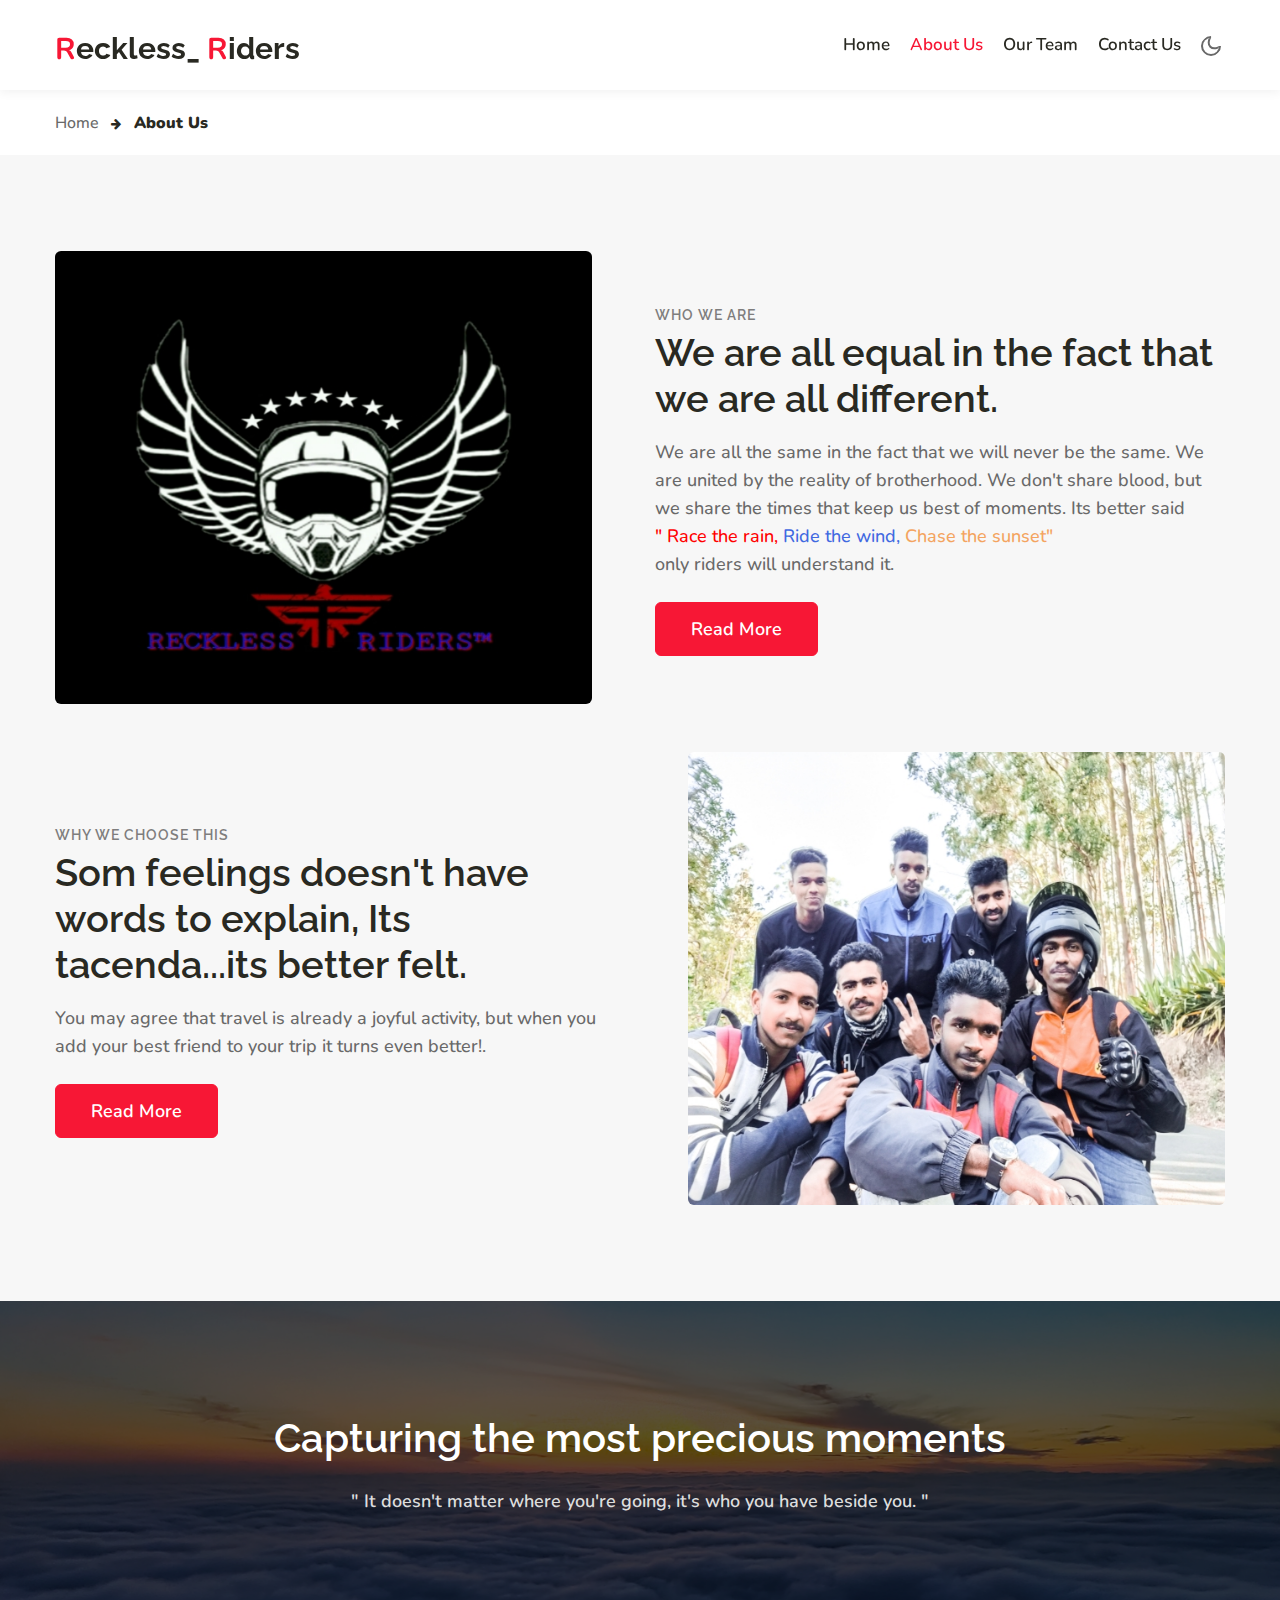
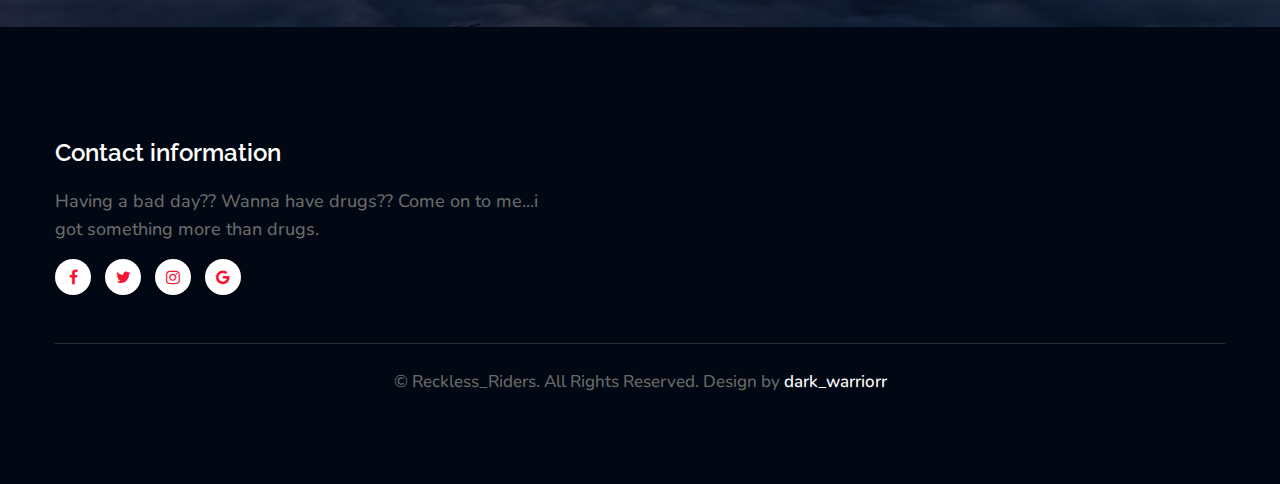
==== commit d57774e9: "final_file" ====
--- a/about.html
+++ b/about.html
@@ -14,6 +14,12 @@
   <link href="//fonts.googleapis.com/css?family=Nunito:400,700&display=swap" rel="stylesheet">
   <!-- Template CSS -->
   <link rel="stylesheet" href="assets/css/style-starter.css">
+  <style>
+    img {
+        object-fit: cover !important;
+
+    }
+</style>
 </head>
 
 <body>
@@ -107,7 +113,7 @@
           </div>
           <div class="col-lg-6 mt-5 about-right-faq align-self order2">
             <h5 class="title-subhny">Why we choose this</h5>
-            <h3 class="hny-title">Som feelings doesn't hav words to explain, Its tacenda...its better felt.</h3>
+            <h3 class="hny-title">Som feelings doesn't have words to explain, Its tacenda...its better felt.</h3>
             <p class="mt-3">You may agree that travel is already a joyful activity, but when you add your best friend to
               your trip it turns even better!.</p>
             <a href="about.html" class="btn btn-style btn-primary mt-4">Read More</a>
